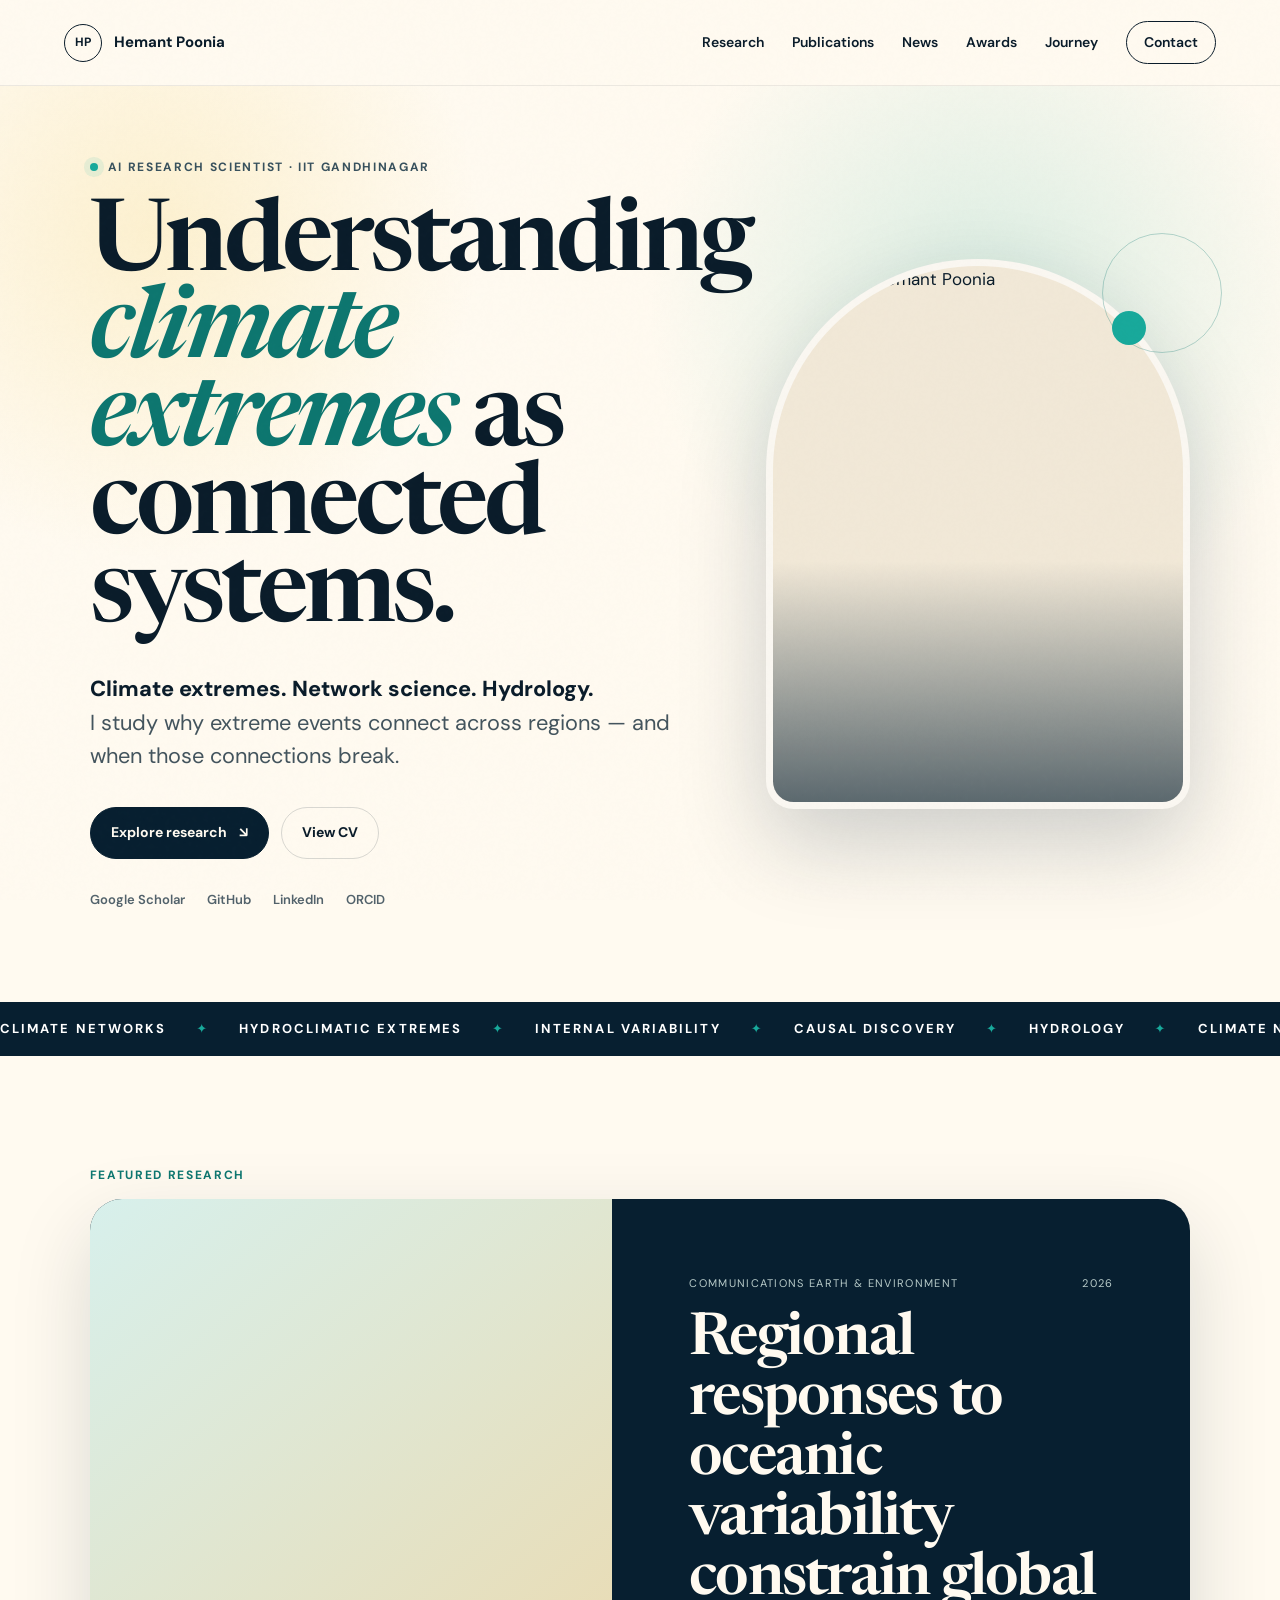
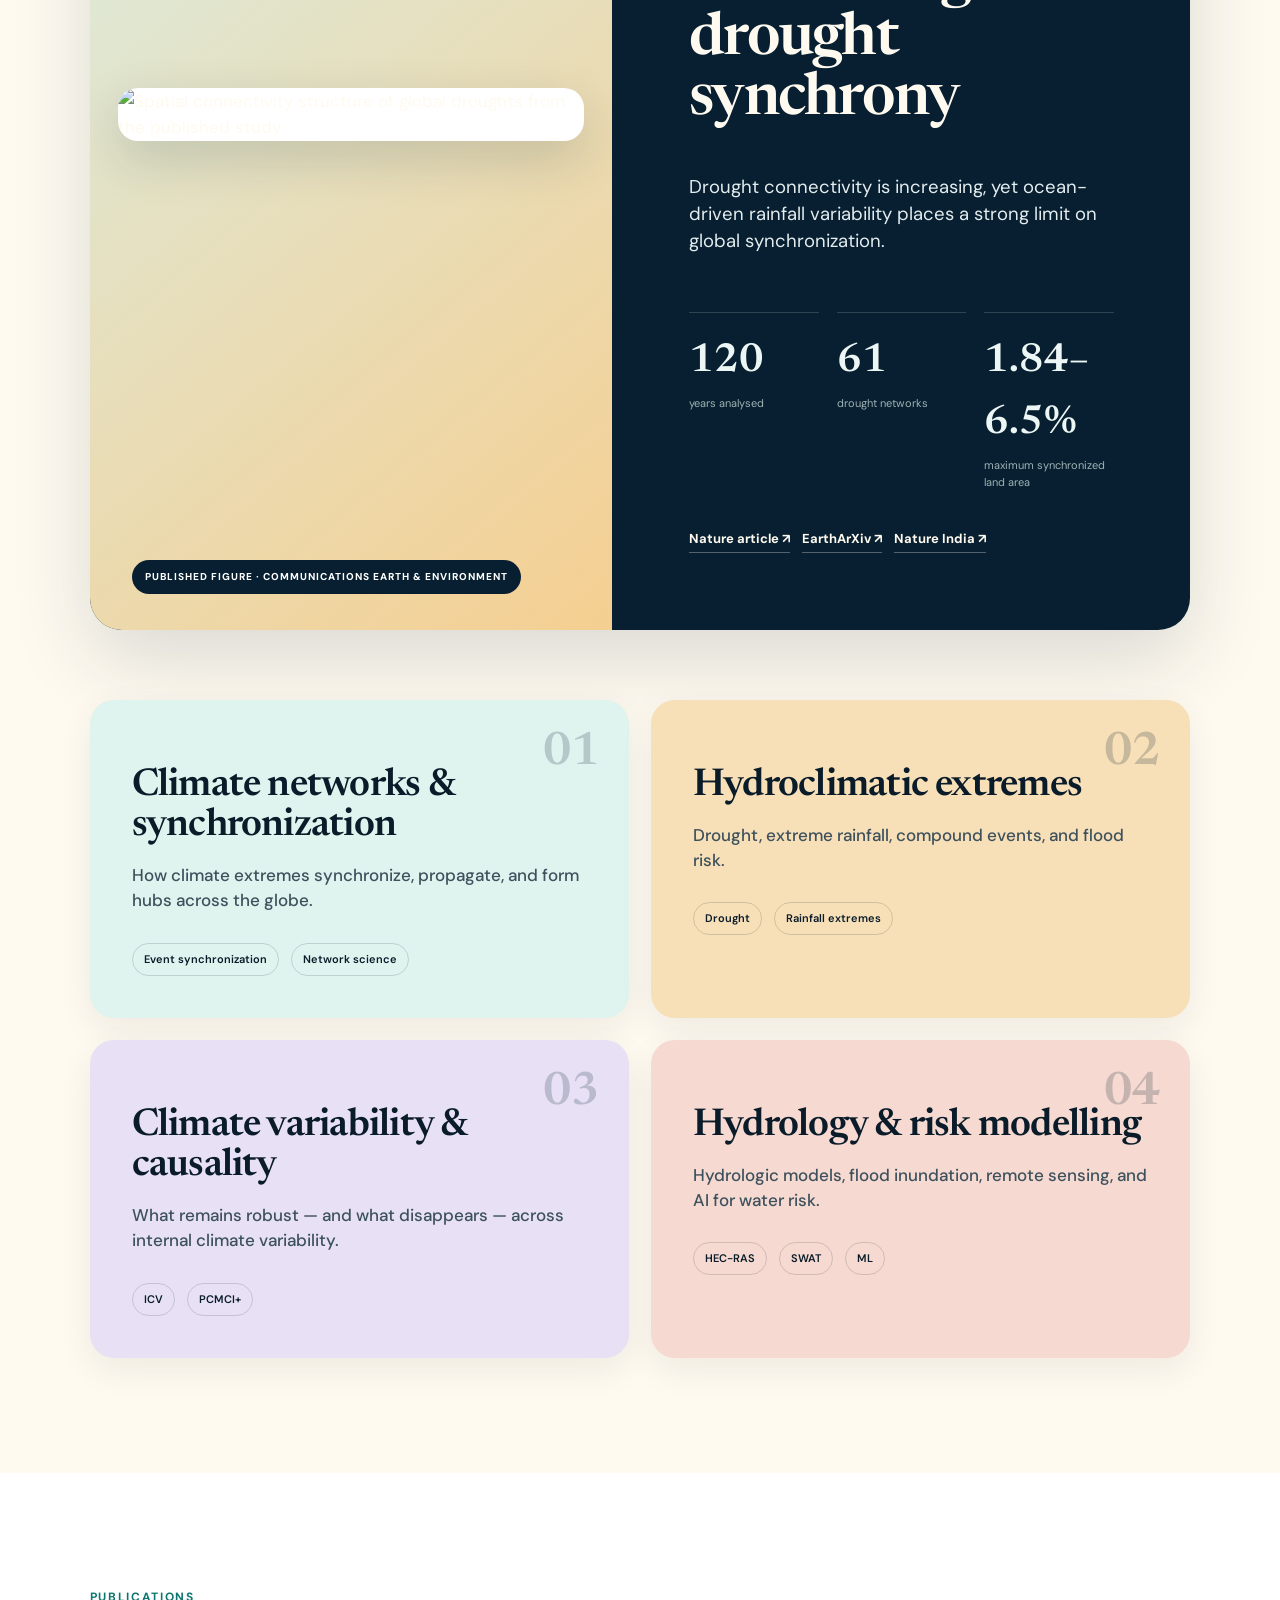
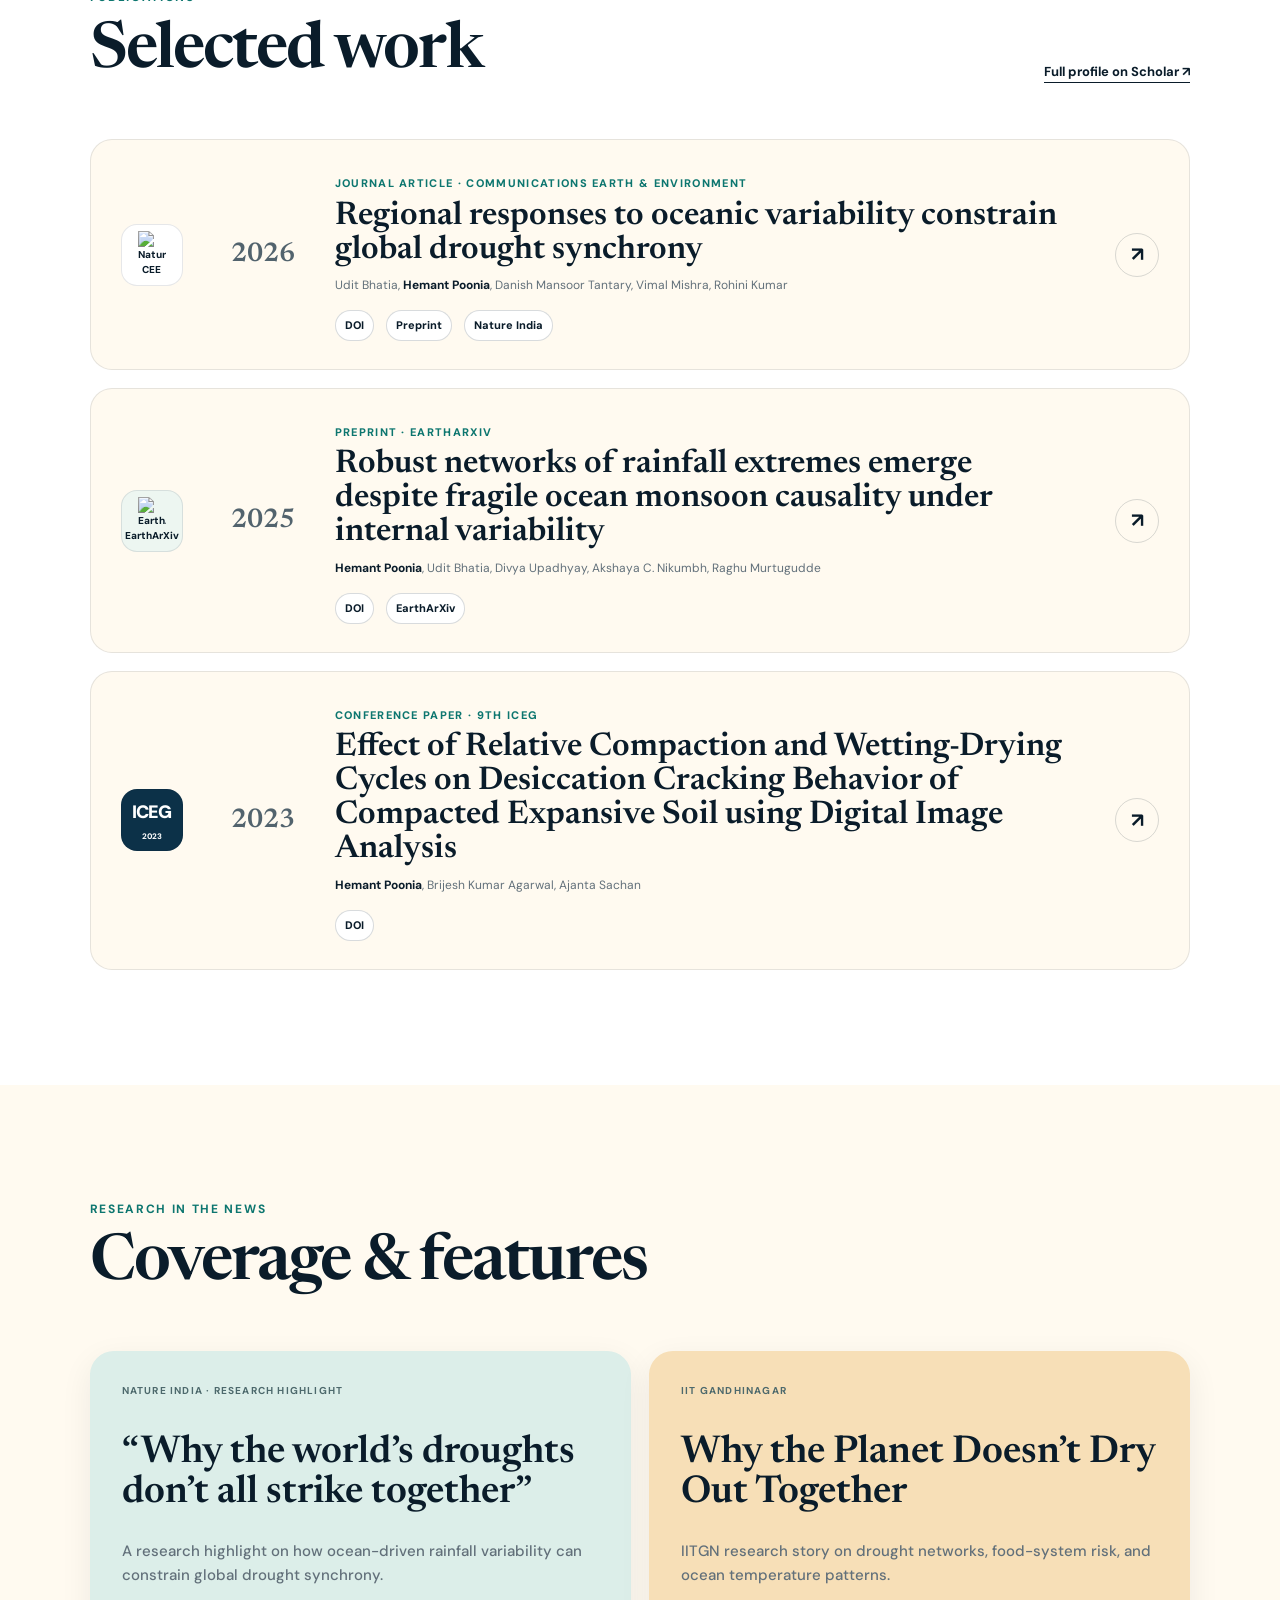
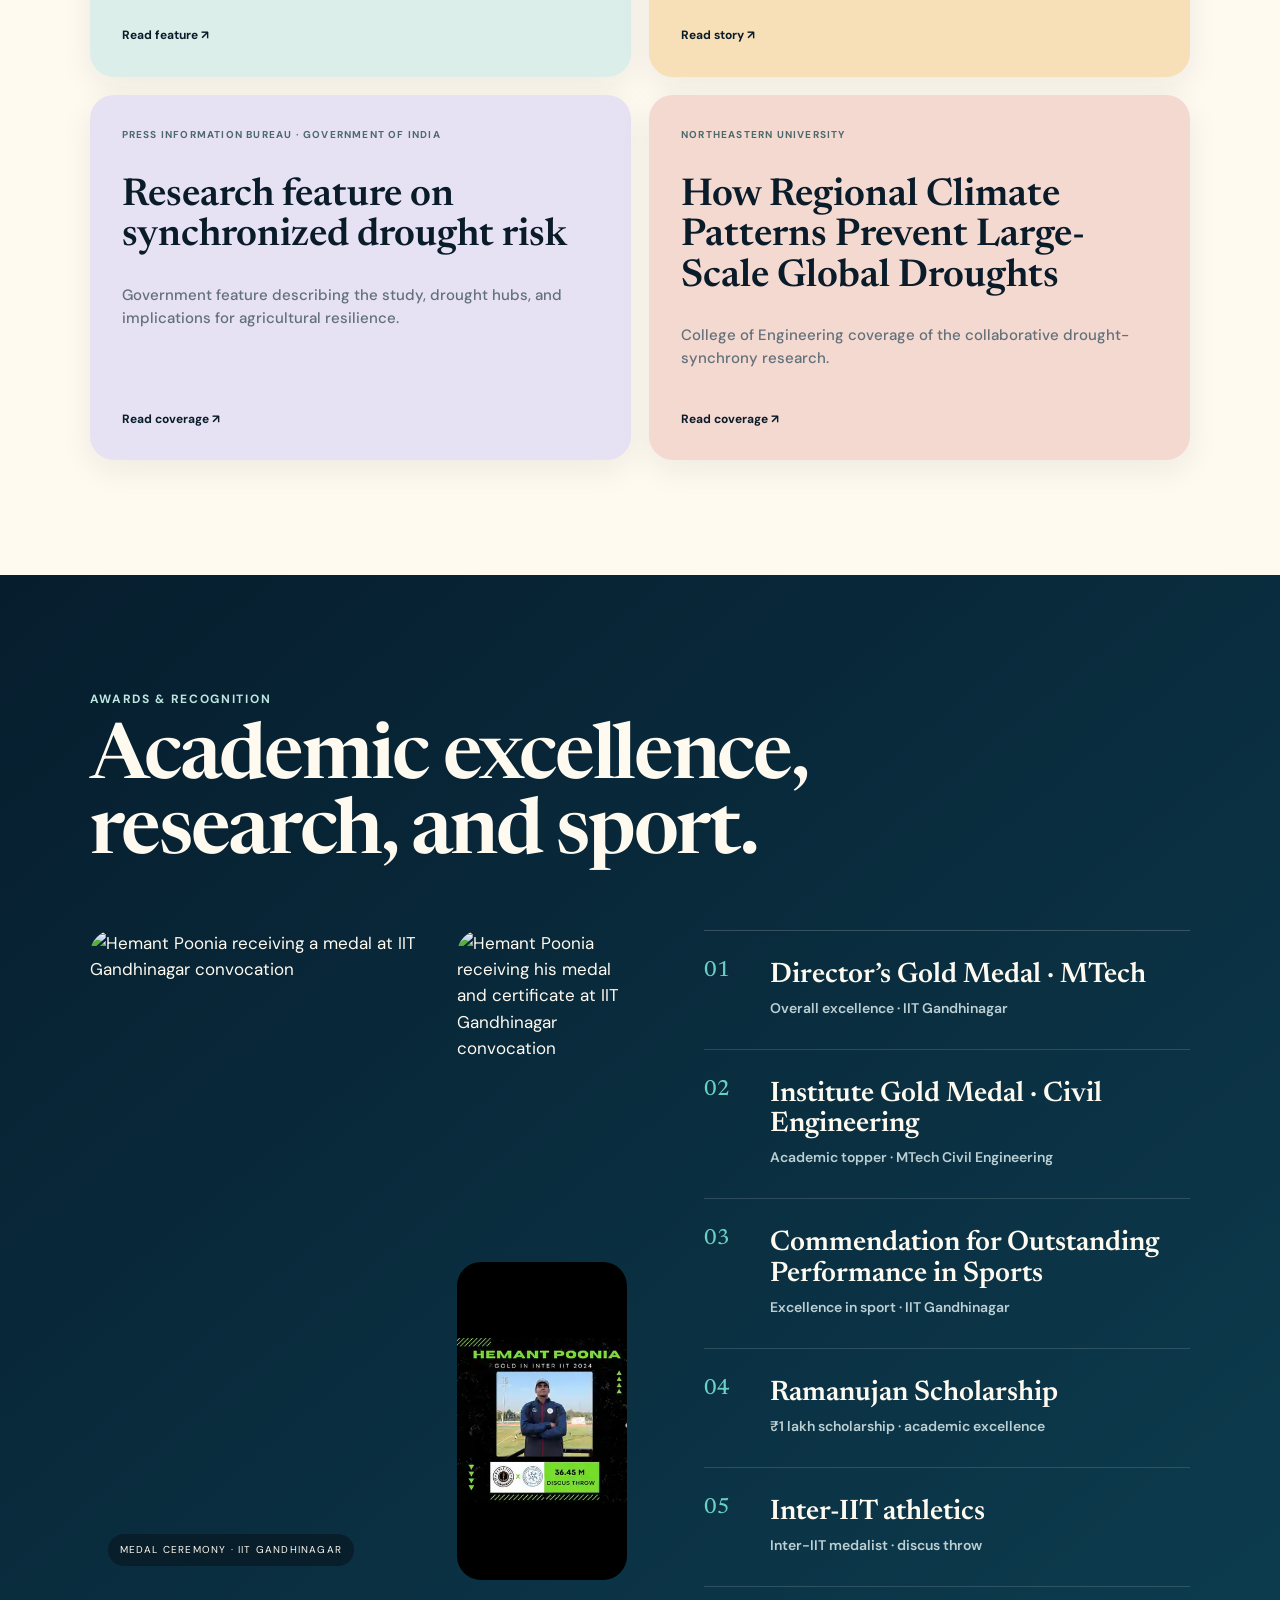
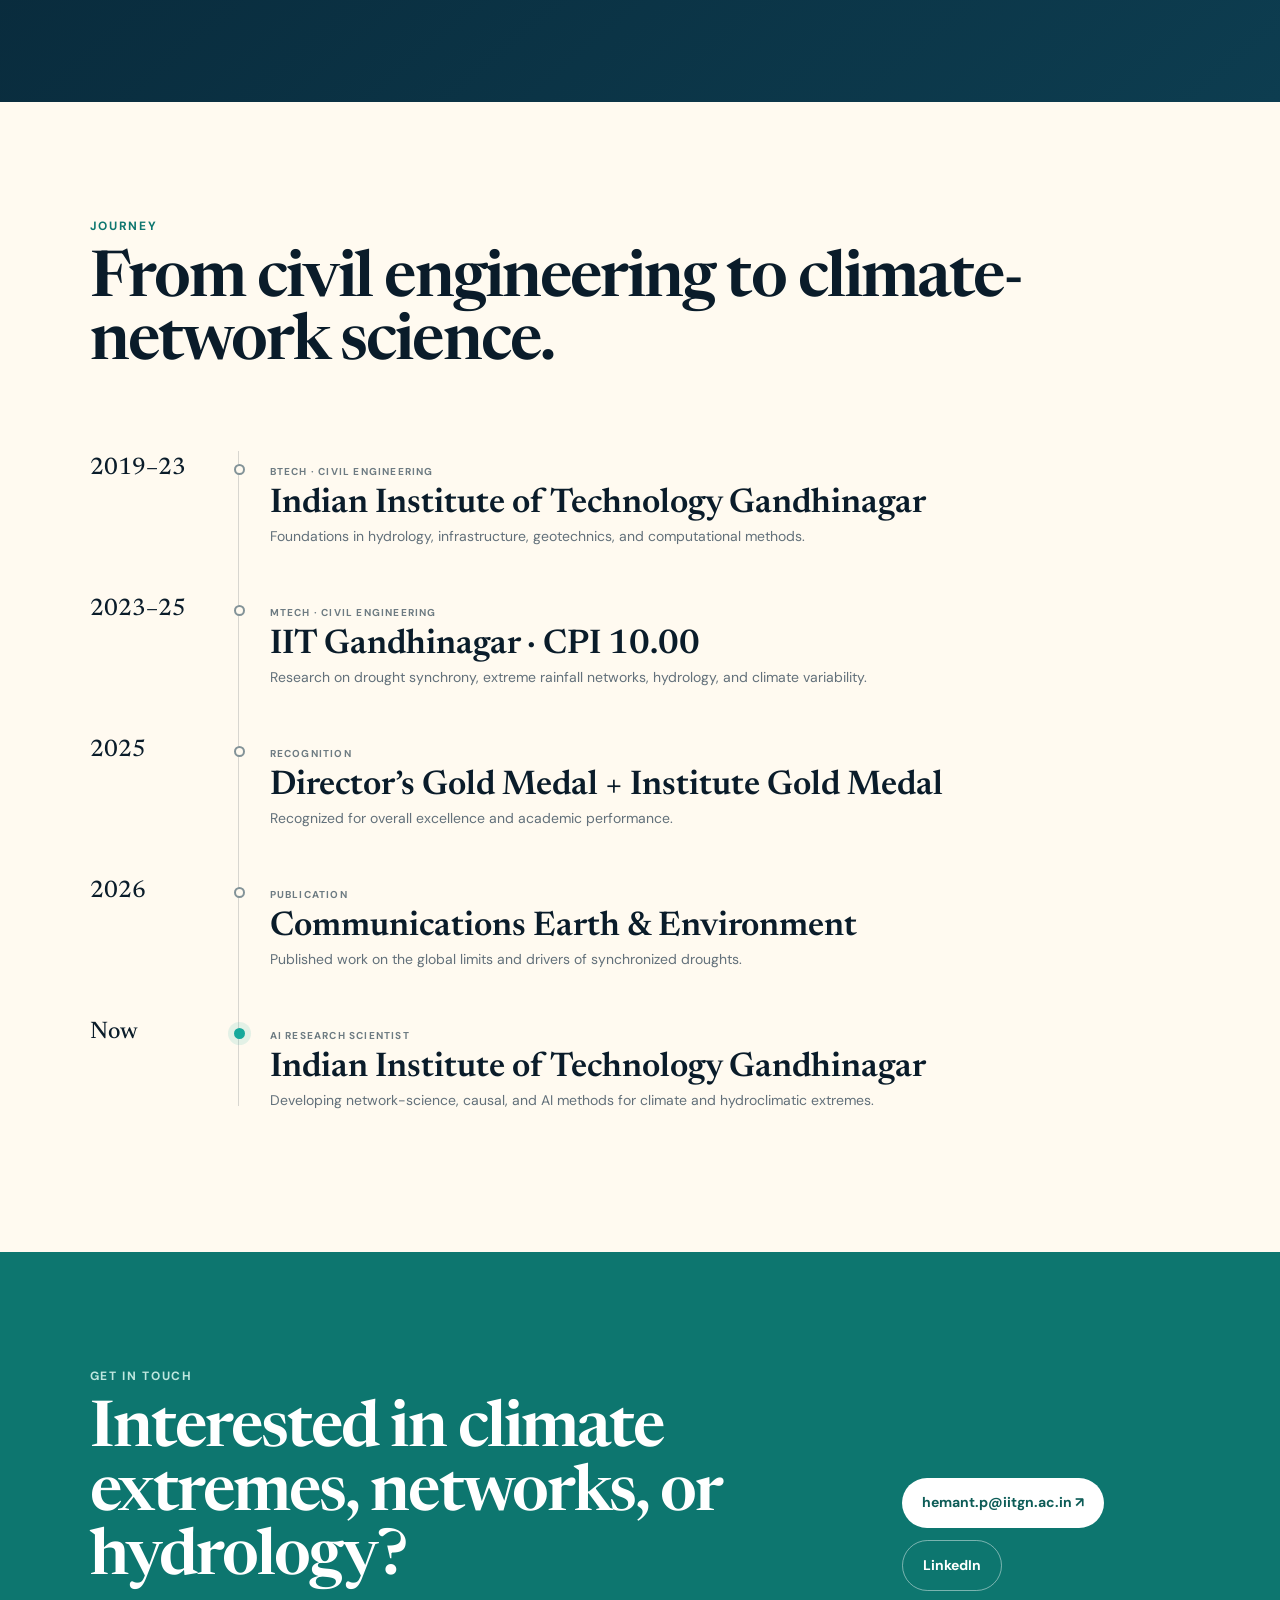
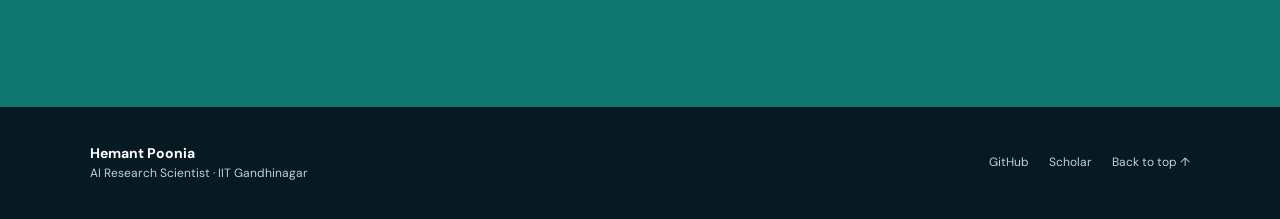
==== index.html @ 38dab783 "Fix portrait image rendering" ====
<!doctype html>
<html lang="en">
<head>
  <meta charset="utf-8" />
  <meta name="viewport" content="width=device-width, initial-scale=1" />
  <meta name="description" content="Hemant Poonia is an AI Research Scientist at IIT Gandhinagar working on climate extremes, complex networks, hydrology, and climate variability." />
  <meta name="author" content="Hemant Poonia" />
  <meta property="og:title" content="Hemant Poonia — AI Research Scientist" />
  <meta property="og:description" content="Research in climate extremes, network science, hydrology, and climate variability." />
  <meta property="og:type" content="website" />
  <meta property="og:image" content="[data-uri]" />
  <meta name="theme-color" content="#0b2436" />
  <title>Hemant Poonia — AI Research Scientist</title>
  <link rel="icon" href="assets/favicon.svg" type="image/svg+xml" />
  <link rel="preconnect" href="https://fonts.googleapis.com">
  <link rel="preconnect" href="https://fonts.gstatic.com" crossorigin>
  <link href="https://fonts.googleapis.com/css2?family=DM+Sans:wght@400;500;600;700&family=Newsreader:opsz,wght@6..72,500;6..72,600&display=swap" rel="stylesheet">
  <link rel="stylesheet" href="styles.css" />
</head>
<body>
  <div class="noise" aria-hidden="true"></div>
  <header class="site-header" id="top">
    <a class="brand" href="#top" aria-label="Hemant Poonia home"><span class="brand-mark">HP</span><span class="brand-name">Hemant Poonia</span></a>
    <button class="menu-toggle" aria-label="Open navigation" aria-expanded="false">Menu</button>
    <nav class="site-nav" aria-label="Primary navigation">
      <a href="#research">Research</a>
      <a href="#publications">Publications</a>
      <a href="#news">News</a>
      <a href="#awards">Awards</a>
      <a href="#journey">Journey</a>
      <a class="nav-cta" href="mailto:hemant.p@iitgn.ac.in">Contact</a>
    </nav>
  </header>

  <main>
    <section class="hero section-pad">
      <div class="hero-copy reveal">
        <div class="eyebrow"><span class="pulse"></span> AI Research Scientist · IIT Gandhinagar</div>
        <h1>Understanding <em>climate extremes</em> as connected systems.</h1>
        <p class="hero-lede"><strong>Climate extremes. Network science. Hydrology.</strong><br>I study why extreme events connect across regions — and when those connections break.</p>
        <div class="hero-actions">
          <a class="button primary" href="#research">Explore research <span>↘</span></a>
          <a class="button ghost" href="cv.html" target="_blank" rel="noopener">View CV</a>
        </div>
        <div class="social-row" aria-label="Profiles">
          <a href="https://scholar.google.com/citations?user=z1zaOEsAAAAJ&hl=en" target="_blank" rel="noopener">Google Scholar</a>
          <a href="https://github.com/Drought-JohnDoe" target="_blank" rel="noopener">GitHub</a>
          <a href="https://www.linkedin.com/in/hemant-poonia/" target="_blank" rel="noopener">LinkedIn</a>
          <a href="https://orcid.org/0009-0003-3613-9784" target="_blank" rel="noopener">ORCID</a>
        </div>
      </div>

      <div class="portrait-wrap reveal delay-1">
        <div class="portrait-frame">
          <img src="[data-uri]" alt="Portrait of Hemant Poonia" />
          <div class="portrait-gradient"></div>
          <div class="portrait-note">
            <span>Current focus</span>
            <strong>Climate networks · extremes · causality</strong>
          </div>
        </div>
        <div class="orbit orbit-one"></div>
        <div class="orbit orbit-two"></div>
      </div>
    </section>

    <div class="ticker" aria-hidden="true">
      <div class="ticker-track">
        <span>CLIMATE NETWORKS</span><i>✦</i><span>HYDROCLIMATIC EXTREMES</span><i>✦</i><span>INTERNAL VARIABILITY</span><i>✦</i><span>CAUSAL DISCOVERY</span><i>✦</i><span>HYDROLOGY</span><i>✦</i>
        <span>CLIMATE NETWORKS</span><i>✦</i><span>HYDROCLIMATIC EXTREMES</span><i>✦</i><span>INTERNAL VARIABILITY</span><i>✦</i><span>CAUSAL DISCOVERY</span><i>✦</i><span>HYDROLOGY</span><i>✦</i>
      </div>
    </div>

    <section class="featured section-pad" id="research">
      <div class="section-kicker reveal">Featured research</div>
      <div class="featured-card reveal">
        <div class="featured-visual paper-figure">
  <img src="https://media.springernature.com/lw685/springer-static/image/art%3A10.1038%2Fs43247-025-03111-5/MediaObjects/43247_2025_3111_Fig2_HTML.png" alt="Spatial connectivity structure of global droughts from the published study" />
  <span class="figure-chip">Published figure · Communications Earth &amp; Environment</span>
</div>
<div class="featured-copy">
          <div class="paper-meta"><span>Communications Earth &amp; Environment</span><span>2026</span></div>
          <h2>Regional responses to oceanic variability constrain global drought synchrony</h2>
          <p class="featured-short">Drought connectivity is increasing, yet ocean-driven rainfall variability places a strong limit on global synchronization.</p>
          <div class="featured-stats">
            <div><strong>120</strong><span>years analysed</span></div>
            <div><strong>61</strong><span>drought networks</span></div>
            <div><strong>1.84–6.5%</strong><span>maximum synchronized land area</span></div>
          </div>
          <div class="link-row">
            <a href="https://www.nature.com/articles/s43247-025-03111-5" target="_blank" rel="noopener">Nature article ↗</a>
            <a href="https://eartharxiv.org/repository/view/9633/" target="_blank" rel="noopener">EarthArXiv ↗</a>
            <a href="https://www.nature.com/articles/d44151-026-00004-0" target="_blank" rel="noopener">Nature India ↗</a>
          </div>
        </div>
      </div>

      <div class="research-grid">
        <article class="research-card reveal"><span class="card-index">01</span><h3>Climate networks &amp; synchronization</h3><p>How climate extremes synchronize, propagate, and form hubs across the globe.</p><div class="tag-row"><span>Event synchronization</span><span>Network science</span></div></article>
        <article class="research-card reveal delay-1"><span class="card-index">02</span><h3>Hydroclimatic extremes</h3><p>Drought, extreme rainfall, compound events, and flood risk.</p><div class="tag-row"><span>Drought</span><span>Rainfall extremes</span></div></article>
        <article class="research-card reveal"><span class="card-index">03</span><h3>Climate variability &amp; causality</h3><p>What remains robust — and what disappears — across internal climate variability.</p><div class="tag-row"><span>ICV</span><span>PCMCI+</span></div></article>
        <article class="research-card reveal delay-1"><span class="card-index">04</span><h3>Hydrology &amp; risk modelling</h3><p>Hydrologic models, flood inundation, remote sensing, and AI for water risk.</p><div class="tag-row"><span>HEC-RAS</span><span>SWAT</span><span>ML</span></div></article>
      </div>
    </section>

    <section class="publications section-pad" id="publications">
      <div class="section-head reveal"><div><div class="section-kicker">Publications</div><h2>Selected work</h2></div><a href="https://scholar.google.com/citations?user=z1zaOEsAAAAJ&hl=en" target="_blank" rel="noopener">Full profile on Scholar ↗</a></div>

      <div class="pub-list">
        <article class="pub-item reveal">
          <div class="pub-brand"><img src="https://www.nature.com/static/images/favicons/nature/favicon-48x48.png" alt="Nature Portfolio" /><span>CEE</span></div>
          <div class="pub-year">2026</div>
          <div class="pub-content"><span class="pub-type">Journal article · Communications Earth &amp; Environment</span><h3>Regional responses to oceanic variability constrain global drought synchrony</h3><p>Udit Bhatia, <strong>Hemant Poonia</strong>, Danish Mansoor Tantary, Vimal Mishra, Rohini Kumar</p><div class="pub-links"><a href="https://doi.org/10.1038/s43247-025-03111-5" target="_blank" rel="noopener">DOI</a><a href="https://eartharxiv.org/repository/view/9633/" target="_blank" rel="noopener">Preprint</a><a href="https://www.nature.com/articles/d44151-026-00004-0" target="_blank" rel="noopener">Nature India</a></div></div>
          <a class="pub-arrow" href="https://doi.org/10.1038/s43247-025-03111-5" target="_blank" rel="noopener" aria-label="Open publication">↗</a>
        </article>

        <article class="pub-item reveal">
          <div class="pub-brand eartharxiv"><img src="https://eartharxiv.org/favicon.ico" alt="EarthArXiv" /><span>EarthArXiv</span></div>
          <div class="pub-year">2025</div>
          <div class="pub-content"><span class="pub-type">Preprint · EarthArXiv</span><h3>Robust networks of rainfall extremes emerge despite fragile ocean monsoon causality under internal variability</h3><p><strong>Hemant Poonia</strong>, Udit Bhatia, Divya Upadhyay, Akshaya C. Nikumbh, Raghu Murtugudde</p><div class="pub-links"><a href="https://doi.org/10.31223/X53X8P" target="_blank" rel="noopener">DOI</a><a href="https://eartharxiv.org/repository/view/9801/" target="_blank" rel="noopener">EarthArXiv</a></div></div>
          <a class="pub-arrow" href="https://eartharxiv.org/repository/view/9801/" target="_blank" rel="noopener" aria-label="Open preprint">↗</a>
        </article>

        <article class="pub-item reveal">
          <div class="pub-brand iceg"><span class="iceg-mark">ICEG</span><small>2023</small></div>
          <div class="pub-year">2023</div>
          <div class="pub-content"><span class="pub-type">Conference paper · 9th ICEG</span><h3>Effect of Relative Compaction and Wetting-Drying Cycles on Desiccation Cracking Behavior of Compacted Expansive Soil using Digital Image Analysis</h3><p><strong>Hemant Poonia</strong>, Brijesh Kumar Agarwal, Ajanta Sachan</p><div class="pub-links"><a href="https://doi.org/10.53243/ICEG2023-144" target="_blank" rel="noopener">DOI</a></div></div>
          <a class="pub-arrow" href="https://doi.org/10.53243/ICEG2023-144" target="_blank" rel="noopener" aria-label="Open publication">↗</a>
        </article>
      </div>
    </section>

    <section class="news section-pad" id="news">
      <div class="section-head reveal"><div><div class="section-kicker">Research in the news</div><h2>Coverage &amp; features</h2></div></div>
      <div class="news-grid">
        <a class="news-card feature reveal" href="https://www.nature.com/articles/d44151-026-00004-0" target="_blank" rel="noopener"><span class="news-source">Nature India · Research Highlight</span><h3>“Why the world’s droughts don’t all strike together”</h3><p>A research highlight on how ocean-driven rainfall variability can constrain global drought synchrony.</p><span class="news-open">Read feature ↗</span></a>
        <a class="news-card reveal delay-1" href="https://news.iitgn.ac.in/why-the-planet-doesnt-dry-out-together-scientists-solve-a-global-climate-puzzle/" target="_blank" rel="noopener"><span class="news-source">IIT Gandhinagar</span><h3>Why the Planet Doesn’t Dry Out Together</h3><p>IITGN research story on drought networks, food-system risk, and ocean temperature patterns.</p><span class="news-open">Read story ↗</span></a>
        <a class="news-card reveal" href="https://www.pib.gov.in/PressReleasePage.aspx?PRID=2231934&lang=2&reg=48" target="_blank" rel="noopener"><span class="news-source">Press Information Bureau · Government of India</span><h3>Research feature on synchronized drought risk</h3><p>Government feature describing the study, drought hubs, and implications for agricultural resilience.</p><span class="news-open">Read coverage ↗</span></a>
        <a class="news-card reveal delay-1" href="https://coe.northeastern.edu/news/how-regional-climate-patterns-prevent-large-scale-global-droughts/" target="_blank" rel="noopener"><span class="news-source">Northeastern University</span><h3>How Regional Climate Patterns Prevent Large-Scale Global Droughts</h3><p>College of Engineering coverage of the collaborative drought-synchrony research.</p><span class="news-open">Read coverage ↗</span></a>
      </div>
    </section>

    <section class="awards section-pad" id="awards">
      <div class="section-head light reveal"><div><div class="section-kicker">Awards &amp; recognition</div><h2>Academic excellence, research, and sport.</h2></div></div>
      <div class="award-layout">
        <div class="award-gallery reveal">
          <figure class="gallery-main"><img src="https://iitgn.ac.in/convocation/assets/img/23.jpg" alt="Hemant Poonia receiving a medal at IIT Gandhinagar convocation" /><figcaption>Medal ceremony · IIT Gandhinagar</figcaption></figure>
          <figure class="gallery-side medal-side"><img src="[data-uri]" alt="Hemant Poonia receiving his medal and certificate at IIT Gandhinagar convocation" /></figure>
          <figure class="gallery-side sports-side"><img src="[data-uri]" alt="Hemant Poonia — Inter IIT 2024 discus throw gold" /></figure>
        </div>
        <div class="award-list">
          <div class="award-item reveal"><span class="award-no">01</span><div><h3>Director’s Gold Medal · MTech</h3><p>Overall excellence · IIT Gandhinagar</p></div></div>
          <div class="award-item reveal"><span class="award-no">02</span><div><h3>Institute Gold Medal · Civil Engineering</h3><p>Academic topper · MTech Civil Engineering</p></div></div>
          <div class="award-item reveal"><span class="award-no">03</span><div><h3>Commendation for Outstanding Performance in Sports</h3><p>Excellence in sport · IIT Gandhinagar</p></div></div>
          <div class="award-item reveal"><span class="award-no">04</span><div><h3>Ramanujan Scholarship</h3><p>₹1 lakh scholarship · academic excellence</p></div></div>
          <div class="award-item reveal"><span class="award-no">05</span><div><h3>Inter-IIT athletics</h3><p>Inter-IIT medalist · discus throw</p></div></div>
        </div>
      </div>
    </section>

    <section class="journey section-pad" id="journey">
      <div class="section-head reveal"><div><div class="section-kicker">Journey</div><h2>From civil engineering to climate-network science.</h2></div></div>
      <div class="timeline">
        <article class="timeline-item reveal"><div class="time-year">2019–23</div><div class="time-dot"></div><div><span class="time-label">BTech · Civil Engineering</span><h3>Indian Institute of Technology Gandhinagar</h3><p>Foundations in hydrology, infrastructure, geotechnics, and computational methods.</p></div></article>
        <article class="timeline-item reveal"><div class="time-year">2023–25</div><div class="time-dot"></div><div><span class="time-label">MTech · Civil Engineering</span><h3>IIT Gandhinagar · CPI 10.00</h3><p>Research on drought synchrony, extreme rainfall networks, hydrology, and climate variability.</p></div></article>
        <article class="timeline-item reveal"><div class="time-year">2025</div><div class="time-dot"></div><div><span class="time-label">Recognition</span><h3>Director’s Gold Medal + Institute Gold Medal</h3><p>Recognized for overall excellence and academic performance.</p></div></article>
        <article class="timeline-item reveal"><div class="time-year">2026</div><div class="time-dot"></div><div><span class="time-label">Publication</span><h3>Communications Earth &amp; Environment</h3><p>Published work on the global limits and drivers of synchronized droughts.</p></div></article>
        <article class="timeline-item reveal"><div class="time-year">Now</div><div class="time-dot active"></div><div><span class="time-label">AI Research Scientist</span><h3>Indian Institute of Technology Gandhinagar</h3><p>Developing network-science, causal, and AI methods for climate and hydroclimatic extremes.</p></div></article>
      </div>
    </section>
    <section class="contact section-pad" id="contact">
      <div class="contact-inner reveal">
        <div><div class="section-kicker">Get in touch</div><h2>Interested in climate extremes, networks, or hydrology?</h2></div>
        <div class="contact-actions"><a class="button light-btn" href="mailto:hemant.p@iitgn.ac.in">hemant.p@iitgn.ac.in ↗</a><a class="button outline-light" href="https://www.linkedin.com/in/hemant-poonia/" target="_blank" rel="noopener">LinkedIn</a></div>
      </div>
    </section>
  </main>

  <footer class="site-footer">
    <div><strong>Hemant Poonia</strong><span>AI Research Scientist · IIT Gandhinagar</span></div>
    <div class="footer-links"><a href="https://github.com/Drought-JohnDoe" target="_blank" rel="noopener">GitHub</a><a href="https://scholar.google.com/citations?user=z1zaOEsAAAAJ&hl=en" target="_blank" rel="noopener">Scholar</a><a href="#top">Back to top ↑</a></div>
  </footer>

  <script src="script.js"></script>
</body>
</html>
---- styles.css ----
:root{
  --ink:#10212c;
  --muted:#62707a;
  --paper:#f4f0e7;
  --paper-2:#ebe5da;
  --ocean:#0b2436;
  --ocean-2:#0f3548;
  --aqua:#45b8ab;
  --aqua-soft:#bce6df;
  --line:rgba(16,33,44,.16);
  --serif:"Newsreader", Georgia, serif;
  --sans:"DM Sans", system-ui, sans-serif;
}
*{box-sizing:border-box}
html{scroll-behavior:smooth}
body{margin:0;background:var(--paper);color:var(--ink);font-family:var(--sans);font-size:16px;line-height:1.55;overflow-x:hidden}
a{color:inherit;text-decoration:none}
img{display:block;max-width:100%}
.noise{position:fixed;inset:0;pointer-events:none;z-index:9999;opacity:.035;background-image:url("data:image/svg+xml,%3Csvg viewBox='0 0 180 180' xmlns='http://www.w3.org/2000/svg'%3E%3Cfilter id='n'%3E%3CfeTurbulence type='fractalNoise' baseFrequency='.9' numOctaves='4' stitchTiles='stitch'/%3E%3C/filter%3E%3Crect width='100%25' height='100%25' filter='url(%23n)' opacity='.35'/%3E%3C/svg%3E")}
.site-header{height:86px;display:flex;align-items:center;justify-content:space-between;padding:0 clamp(24px,5vw,78px);position:sticky;top:0;z-index:1000;background:rgba(244,240,231,.86);backdrop-filter:blur(18px);border-bottom:1px solid rgba(16,33,44,.08)}
.brand{display:flex;align-items:center;gap:12px;font-weight:700}.brand-mark{width:38px;height:38px;border:1.5px solid var(--ink);border-radius:50%;display:grid;place-items:center;font-size:12px;letter-spacing:.04em}.brand-name{font-size:15px}
.site-nav{display:flex;align-items:center;gap:28px;font-size:14px;font-weight:600}.site-nav a{position:relative}.site-nav>a:not(.nav-cta)::after{content:"";position:absolute;left:0;right:100%;bottom:-6px;height:1px;background:var(--ink);transition:.25s}.site-nav>a:hover::after{right:0}.nav-cta{padding:10px 17px;border:1px solid var(--ink);border-radius:999px;transition:.2s}.nav-cta:hover{background:var(--ink);color:var(--paper)}.menu-toggle{display:none;background:none;border:0;font:600 14px var(--sans)}
.section-pad{padding:clamp(82px,9vw,140px) clamp(24px,7vw,110px)}
.hero{min-height:calc(100vh - 86px);display:grid;grid-template-columns:minmax(0,1.05fr) minmax(360px,.75fr);align-items:center;gap:clamp(48px,7vw,120px);padding-top:72px;padding-bottom:92px}
.eyebrow,.section-kicker{font-size:12px;letter-spacing:.14em;text-transform:uppercase;font-weight:700}.eyebrow{display:flex;align-items:center;gap:10px;color:#38515d}.pulse{width:8px;height:8px;background:var(--aqua);border-radius:50%;box-shadow:0 0 0 6px rgba(69,184,171,.12)}
.hero h1{font-family:var(--serif);font-weight:500;font-size:clamp(60px,7.4vw,116px);line-height:.91;letter-spacing:-.04em;max-width:960px;margin:26px 0 30px}.hero h1 em{font-style:italic;color:#0d766f}.hero-lede{max-width:720px;font-size:clamp(18px,1.55vw,24px);line-height:1.55;color:#43545d;margin:0 0 34px}
.hero-actions,.social-row,.link-row,.pub-links,.tag-row,.contact-actions{display:flex;flex-wrap:wrap;gap:12px}.button{display:inline-flex;align-items:center;justify-content:center;gap:12px;padding:14px 20px;border-radius:999px;font-size:14px;font-weight:700;transition:.2s}.button.primary{background:var(--ocean);color:var(--paper);border:1px solid var(--ocean)}.button.primary:hover{background:#16425a;transform:translateY(-2px)}.button.ghost{border:1px solid var(--line)}.button.ghost:hover{border-color:var(--ink)}.social-row{margin-top:31px;gap:22px;font-size:13px;font-weight:600;color:#52626b}.social-row a:hover{color:#0d766f}
.portrait-wrap{position:relative;justify-self:end;width:min(100%,520px)}.portrait-frame{position:relative;border-radius:260px 260px 34px 34px;overflow:hidden;background:var(--paper-2);aspect-ratio:.77;box-shadow:0 36px 80px rgba(17,35,45,.14)}.portrait-frame img{width:100%;height:100%;object-fit:cover;object-position:center 28%}.portrait-gradient{position:absolute;inset:55% 0 0;background:linear-gradient(transparent,rgba(11,36,54,.65))}.portrait-note{position:absolute;bottom:26px;left:30px;right:30px;color:white;display:flex;flex-direction:column;gap:4px}.portrait-note span{text-transform:uppercase;letter-spacing:.13em;font-size:10px;opacity:.72}.portrait-note strong{font-family:var(--serif);font-size:21px;font-weight:500}.orbit{position:absolute;border:1px solid rgba(13,118,111,.28);border-radius:50%;pointer-events:none}.orbit-one{width:120px;height:120px;top:-26px;right:-32px}.orbit-two{width:34px;height:34px;top:52px;right:44px;background:var(--aqua);border:0}
.ticker{overflow:hidden;border-top:1px solid var(--line);border-bottom:1px solid var(--line);padding:17px 0;background:rgba(255,255,255,.14)}.ticker-track{display:flex;align-items:center;gap:30px;width:max-content;animation:ticker 34s linear infinite;font-size:12px;font-weight:700;letter-spacing:.14em}.ticker-track i{color:var(--aqua);font-style:normal}@keyframes ticker{to{transform:translateX(-50%)}}
.section-kicker{color:#0d766f;margin-bottom:14px}.featured{padding-top:110px}.featured-card{display:grid;grid-template-columns:minmax(340px,.8fr) minmax(0,1.2fr);background:var(--ocean);color:var(--paper);border-radius:32px;overflow:hidden;min-height:610px}.featured-visual{background:linear-gradient(135deg,#0d2d3f,#071923);display:grid;place-items:center;padding:30px;position:relative}.featured-visual::before{content:"";position:absolute;inset:0;background:radial-gradient(circle at 25% 25%,rgba(69,184,171,.18),transparent 35%),linear-gradient(rgba(255,255,255,.025) 1px,transparent 1px),linear-gradient(90deg,rgba(255,255,255,.025) 1px,transparent 1px);background-size:auto,40px 40px,40px 40px}.network-svg{width:100%;max-width:560px;position:relative;z-index:1}.node{animation:pulseNode 3s ease-in-out infinite}.n2{animation-delay:.6s}.n3{animation-delay:1.1s}.n4{animation-delay:1.7s}.n5{animation-delay:2.2s}.n6{animation-delay:.9s}.n7{animation-delay:1.4s}@keyframes pulseNode{0%,100%{opacity:.55}50%{opacity:1}}
.featured-copy{padding:clamp(46px,6vw,86px);display:flex;flex-direction:column;justify-content:center}.paper-meta{display:flex;justify-content:space-between;gap:20px;font-size:11px;letter-spacing:.12em;text-transform:uppercase;color:#b8cbc9}.featured-copy h2{font-family:var(--serif);font-weight:500;font-size:clamp(39px,4.2vw,68px);line-height:1.02;letter-spacing:-.03em;margin:18px 0 25px}.featured-copy>p{color:#c5d1d4;font-size:17px;max-width:710px}.featured-stats{display:grid;grid-template-columns:repeat(3,1fr);gap:18px;margin:38px 0}.featured-stats div{border-top:1px solid rgba(255,255,255,.16);padding-top:18px}.featured-stats strong{display:block;font-family:var(--serif);font-weight:500;font-size:30px;color:#ecf6f4}.featured-stats span{display:block;font-size:11px;color:#9fb2b4;margin-top:2px}.link-row a{font-size:13px;font-weight:700;border-bottom:1px solid rgba(255,255,255,.3);padding-bottom:3px}.link-row a:hover{color:var(--aqua-soft)}
.research-grid{display:grid;grid-template-columns:repeat(2,1fr);gap:18px;margin-top:70px}.research-card{position:relative;padding:36px;border:1px solid var(--line);border-radius:24px;min-height:280px;transition:.25s}.research-card:hover{transform:translateY(-5px);background:#f8f4ec;box-shadow:0 20px 50px rgba(16,33,44,.08)}.card-index{position:absolute;top:30px;right:30px;font:500 34px var(--serif);color:#9eaaa8}.research-card h3{font:500 31px/1.05 var(--serif);letter-spacing:-.02em;max-width:380px;margin:24px 0 16px}.research-card p{color:var(--muted);max-width:520px}.tag-row{margin-top:30px}.tag-row span{border:1px solid var(--line);border-radius:999px;padding:7px 11px;font-size:11px;font-weight:600}
.section-head{display:flex;align-items:flex-end;justify-content:space-between;gap:30px;margin-bottom:56px}.section-head h2{font:500 clamp(46px,5vw,74px)/.98 var(--serif);letter-spacing:-.03em;margin:0}.section-head>a{font-size:13px;font-weight:700;border-bottom:1px solid var(--ink)}
.publications{background:#faf7f0}.pub-list{border-top:1px solid var(--line)}.pub-item{display:grid;grid-template-columns:95px 1fr 60px;gap:24px;padding:34px 0;border-bottom:1px solid var(--line);align-items:start}.pub-year{font:500 25px var(--serif)}.pub-type,.time-label,.repo-lang{font-size:10px;letter-spacing:.12em;text-transform:uppercase;font-weight:700;color:#6d7b82}.pub-content h3{font:500 clamp(25px,2.3vw,37px)/1.12 var(--serif);margin:7px 0 11px;max-width:1060px}.pub-content p{font-size:13px;color:var(--muted);margin:0}.pub-content strong{color:var(--ink)}.pub-links{margin-top:15px}.pub-links a{font-size:11px;font-weight:700;border:1px solid var(--line);padding:6px 9px;border-radius:999px}.pub-arrow{width:44px;height:44px;border:1px solid var(--line);border-radius:50%;display:grid;place-items:center;justify-self:end;font-size:20px;transition:.2s}.pub-arrow:hover{background:var(--ocean);color:white;transform:rotate(6deg)}
.news-grid{display:grid;grid-template-columns:repeat(2,1fr);gap:18px}.news-card{padding:32px;border-radius:24px;border:1px solid var(--line);min-height:290px;display:flex;flex-direction:column;transition:.25s}.news-card.feature{background:#dceee9;border-color:#c0ddd6}.news-card:hover{transform:translateY(-5px);box-shadow:0 18px 44px rgba(16,33,44,.08)}.news-source{font-size:10px;text-transform:uppercase;letter-spacing:.12em;font-weight:700;color:#4d696c}.news-card h3{font:500 34px/1.05 var(--serif);margin:48px 0 12px;max-width:520px}.news-card p{color:var(--muted);font-size:14px;max-width:550px}.news-open{font-size:12px;font-weight:700;margin-top:auto;padding-top:24px}
.awards{background:var(--ocean);color:var(--paper)}.awards .section-kicker{color:var(--aqua-soft)}.section-head.light h2{max-width:780px}.award-layout{display:grid;grid-template-columns:1.1fr .9fr;gap:clamp(38px,6vw,90px);align-items:start}.award-gallery{display:grid;grid-template-columns:1fr .56fr;gap:12px}.award-gallery figure{margin:0;border-radius:24px;overflow:hidden;position:relative}.gallery-main{grid-row:span 2}.gallery-main img,.gallery-side img{width:100%;height:100%;object-fit:cover}.gallery-main img{min-height:610px}.gallery-side img{min-height:300px}.gallery-main figcaption{position:absolute;left:18px;bottom:14px;background:rgba(9,29,40,.82);backdrop-filter:blur(8px);padding:8px 12px;border-radius:999px;font-size:10px;text-transform:uppercase;letter-spacing:.12em}.award-list{border-top:1px solid rgba(255,255,255,.18)}.award-item{display:grid;grid-template-columns:48px 1fr;gap:18px;padding:27px 0;border-bottom:1px solid rgba(255,255,255,.14)}.award-no{font:500 18px var(--serif);color:#86aaa9}.award-item h3{font:500 26px/1.08 var(--serif);margin:0 0 8px}.award-item p{color:#aebfc1;margin:0;font-size:13px}
.timeline{position:relative}.timeline::before{content:"";position:absolute;left:148px;top:20px;bottom:30px;width:1px;background:var(--line)}.timeline-item{display:grid;grid-template-columns:120px 30px 1fr;gap:15px;padding:25px 0}.time-year{font:500 24px var(--serif)}.time-dot{width:11px;height:11px;border-radius:50%;background:var(--paper);border:2px solid #839398;margin:8px auto 0;z-index:2}.time-dot.active{background:var(--aqua);border-color:var(--aqua);box-shadow:0 0 0 6px rgba(69,184,171,.15)}.timeline-item h3{font:500 29px var(--serif);margin:4px 0 5px}.timeline-item p{margin:0;color:var(--muted);max-width:720px;font-size:14px}
.code{background:#faf7f0}.repo-grid{display:grid;grid-template-columns:repeat(3,1fr);gap:18px}.repo-card{min-height:300px;padding:30px;border:1px solid var(--line);border-radius:24px;display:flex;flex-direction:column;transition:.25s;background:var(--paper)}.repo-card:hover{background:#fff;transform:translateY(-5px)}.repo-card h3{font:500 31px var(--serif);margin:48px 0 10px}.repo-card p{color:var(--muted);font-size:14px}.repo-card>span:last-child{margin-top:auto;font-size:12px;font-weight:700}
.contact{background:#0d766f;color:white}.contact-inner{display:flex;justify-content:space-between;align-items:flex-end;gap:50px}.contact .section-kicker{color:#bfe7df}.contact h2{font:500 clamp(46px,5vw,76px)/1 var(--serif);letter-spacing:-.03em;max-width:830px;margin:0}.light-btn{background:white;color:#0d5c57}.outline-light{border:1px solid rgba(255,255,255,.45);color:white}.outline-light:hover{background:white;color:#0d5c57}
.site-footer{padding:36px clamp(24px,7vw,110px);background:#071923;color:#c7d0d1;display:flex;justify-content:space-between;align-items:center;gap:30px;font-size:12px}.site-footer>div:first-child{display:flex;flex-direction:column}.site-footer strong{color:white;font-size:14px}.footer-links{display:flex;gap:20px}.footer-links a:hover{color:white}
.reveal{opacity:0;transform:translateY(22px);transition:opacity .75s ease,transform .75s cubic-bezier(.2,.7,.2,1)}.reveal.visible{opacity:1;transform:none}.delay-1{transition-delay:.09s}
@media (max-width:1050px){.site-nav{gap:18px}.hero{grid-template-columns:1fr .72fr}.hero h1{font-size:clamp(56px,8vw,86px)}.featured-card{grid-template-columns:1fr}.featured-visual{min-height:440px}.award-layout{grid-template-columns:1fr}.repo-grid{grid-template-columns:1fr 1fr}}
@media (max-width:800px){.site-header{height:72px}.menu-toggle{display:block}.site-nav{position:absolute;top:72px;left:18px;right:18px;background:var(--paper);border:1px solid var(--line);border-radius:18px;padding:20px;box-shadow:0 18px 40px rgba(16,33,44,.12);display:none;flex-direction:column;align-items:stretch}.site-nav.open{display:flex}.site-nav .nav-cta{text-align:center}.hero{grid-template-columns:1fr;min-height:auto}.portrait-wrap{justify-self:center;width:min(92%,480px)}.research-grid,.news-grid,.repo-grid{grid-template-columns:1fr}.featured-stats{grid-template-columns:1fr}.pub-item{grid-template-columns:66px 1fr}.pub-arrow{display:none}.award-gallery{grid-template-columns:1fr}.gallery-main{grid-row:auto}.gallery-main img{min-height:0}.gallery-side{display:none}.timeline::before{left:95px}.timeline-item{grid-template-columns:72px 26px 1fr}.contact-inner{flex-direction:column;align-items:flex-start}.site-footer{flex-direction:column;align-items:flex-start}}
@media (max-width:520px){.brand-name{display:none}.section-pad{padding-left:20px;padding-right:20px}.hero{padding-top:52px}.hero h1{font-size:54px}.hero-lede{font-size:17px}.portrait-frame{border-radius:180px 180px 28px 28px}.featured-card{border-radius:22px}.featured-copy{padding:35px 24px 40px}.featured-visual{min-height:310px}.featured-copy h2{font-size:39px}.research-card,.news-card,.repo-card{padding:24px}.section-head{align-items:flex-start;flex-direction:column}.pub-item{grid-template-columns:1fr;gap:8px}.pub-year{font-size:17px}.award-item{grid-template-columns:38px 1fr}.timeline::before{display:none}.timeline-item{grid-template-columns:1fr}.time-dot{display:none}.contact h2{font-size:45px}.contact-actions{width:100%}.contact-actions .button{width:100%}.footer-links{flex-wrap:wrap}}
@media (prefers-reduced-motion:reduce){html{scroll-behavior:auto}.ticker-track,.node{animation:none}.reveal{opacity:1;transform:none;transition:none}}


/* ===== Visual refresh v2: bolder type, more imagery, less copy ===== */
:root{
  --paper:#fffaf0;
  --paper-2:#f1e8d7;
  --ink:#0a1c2a;
  --ocean:#071f30;
  --aqua:#18a99b;
  --coral:#ef6f51;
  --yellow:#f2c94c;
}
body{font-size:17px}
.site-header{background:rgba(255,250,240,.9)}
.hero{
  min-height:88vh;
  grid-template-columns:minmax(0,1.08fr) minmax(420px,.78fr);
  background:
    radial-gradient(circle at 12% 16%,rgba(242,201,76,.20),transparent 24%),
    radial-gradient(circle at 77% 24%,rgba(24,169,155,.16),transparent 28%);
}
.hero h1{font-size:clamp(68px,7.8vw,124px);font-weight:600;line-height:.88}
.hero-lede{font-size:clamp(19px,1.7vw,27px);max-width:760px}
.hero-lede strong{color:var(--ink);font-weight:800}
.portrait-frame{box-shadow:0 34px 90px rgba(7,31,48,.20);border:7px solid rgba(255,255,255,.65)}
.portrait-note{display:none}

.ticker{background:var(--ocean);color:#fff;border:0}
.ticker-track{font-size:13px;letter-spacing:.16em}

.featured{background:#fffaf0}
.featured-card{
  grid-template-columns:minmax(430px,.95fr) minmax(0,1.05fr);
  min-height:560px;
  box-shadow:0 30px 80px rgba(7,31,48,.15)
}
.featured-visual.paper-figure{
  padding:28px;
  background:linear-gradient(140deg,#d7f0ec,#f5cf91);
  position:relative;
  align-items:center;
  overflow:hidden;
}
.featured-visual.paper-figure::before{display:none}
.paper-figure img{
  width:100%;
  max-height:520px;
  object-fit:contain;
  background:white;
  border-radius:20px;
  box-shadow:0 18px 50px rgba(7,31,48,.16);
}
.figure-chip{
  position:absolute;left:42px;bottom:36px;
  background:#071f30;color:white;padding:9px 13px;border-radius:999px;
  font-size:10px;font-weight:800;letter-spacing:.1em;text-transform:uppercase
}
.featured-copy h2{font-size:clamp(44px,4.6vw,72px);font-weight:600}
.featured-short{font-size:clamp(18px,1.45vw,23px)!important;line-height:1.45!important;color:#e3ecee!important;max-width:650px!important}
.featured-stats strong{font-size:40px;font-weight:600}

.research-grid{gap:22px}
.research-card{
  min-height:310px;padding:42px;
  border:0;
  box-shadow:0 12px 35px rgba(7,31,48,.07)
}
.research-card:nth-child(1){background:#dff3ef}
.research-card:nth-child(2){background:#f7dfb7}
.research-card:nth-child(3){background:#e8e1f5}
.research-card:nth-child(4){background:#f6d9d0}
.research-card h3{font-size:clamp(34px,3vw,48px);font-weight:600;max-width:510px}
.research-card p{font-size:17px;line-height:1.45;color:#3d515d;font-weight:500;max-width:560px}
.card-index{font-size:46px;font-weight:600;color:rgba(7,31,48,.20)}

.publications{background:#fff}
.publications .section-head h2,.news .section-head h2,.journey .section-head h2,.code .section-head h2{font-weight:600}
.pub-list{border-top:0;display:grid;gap:18px}
.pub-item{
  grid-template-columns:86px 80px 1fr 54px;
  padding:28px 30px;
  border:1px solid rgba(10,28,42,.10);
  border-radius:22px;
  background:#fffaf0;
  align-items:center;
  transition:.22s;
}
.pub-item:hover{transform:translateX(5px);box-shadow:0 16px 45px rgba(7,31,48,.09)}
.pub-brand{
  width:62px;height:62px;border-radius:16px;
  display:flex;flex-direction:column;align-items:center;justify-content:center;
  background:#fff;border:1px solid rgba(10,28,42,.10);
  font-size:10px;font-weight:800;overflow:hidden;gap:3px
}
.pub-brand img{width:28px;height:28px;object-fit:contain}
.pub-brand.eartharxiv{background:#edf6f1}
.pub-brand.iceg{background:#0c3148;color:#fff}
.iceg-mark{font-size:18px;font-weight:900;letter-spacing:-.04em}
.pub-brand small{font-size:8px}
.pub-year{font-size:27px;font-weight:600;color:#52636d}
.pub-content h3{font-size:clamp(28px,2.55vw,42px);font-weight:600;line-height:1.04;margin:5px 0 9px}
.pub-content p{font-size:12px}
.pub-type{font-size:11px;font-weight:800;color:#0d766f}
.pub-links a{font-size:11px;background:#fff;font-weight:800}
.pub-arrow{font-weight:700}

.news{background:#fffaf0}
.news-card{border:0;box-shadow:0 10px 32px rgba(7,31,48,.07)}
.news-card:nth-child(2){background:#f7dfb7}
.news-card:nth-child(3){background:#e6e2f3}
.news-card:nth-child(4){background:#f4d9d1}
.news-card h3{font-size:clamp(34px,3vw,46px);font-weight:600;margin-top:34px}
.news-card p{font-size:15px;font-weight:500}

.awards{
  background:linear-gradient(140deg,#061d2d 0%,#0d3d50 100%);
}
.awards .section-head h2{font-size:clamp(58px,6vw,92px);font-weight:600;max-width:920px}
.award-layout{grid-template-columns:1.05fr .95fr}
.award-gallery{
  grid-template-columns:1.35fr .65fr;
  grid-template-rows:1fr 1fr;
  gap:14px
}
.gallery-main{grid-row:1 / span 2}
.gallery-main img{min-height:650px}
.gallery-side{display:block}
.gallery-side img{height:318px;min-height:0}
.award-gallery img{object-fit:cover}
.award-item{padding:29px 0}
.award-item h3{font-size:clamp(28px,2.2vw,38px);font-weight:600}
.award-item p{font-size:14px;color:#bcd0d4;font-weight:600}
.award-no{font-size:22px;color:#69d0c4}

.timeline-item h3{font-size:34px;font-weight:600}
.repo-card h3{font-size:37px;font-weight:600}
.contact h2{font-weight:600}

@media(max-width:1050px){
  .featured-card{grid-template-columns:1fr}
  .featured-visual.paper-figure{min-height:470px}
  .pub-item{grid-template-columns:72px 68px 1fr 50px}
}
@media(max-width:800px){
  .hero{grid-template-columns:1fr}
  .pub-item{grid-template-columns:64px 1fr}
  .pub-brand{grid-row:span 2}
  .pub-year{font-size:18px}
  .pub-arrow{display:none}
  .award-gallery{grid-template-columns:1fr 1fr;grid-template-rows:auto}
  .gallery-main{grid-row:auto;grid-column:1 / -1}
  .gallery-main img{min-height:440px}
  .gallery-side img{height:220px}
}
@media(max-width:520px){
  .hero h1{font-size:57px}
  .featured-visual.paper-figure{min-height:340px;padding:15px}
  .figure-chip{left:24px;bottom:22px}
  .pub-item{padding:22px 18px}
  .pub-content h3{font-size:28px}
  .award-gallery{grid-template-columns:1fr}
  .gallery-main,.gallery-side{grid-column:auto}
  .gallery-main img,.gallery-side img{height:auto;min-height:0}
}


/* Awards user-photo overrides */
.gallery-side.medal-side img{
  width:100%;
  height:100%;
  object-fit:cover;
  object-position:center;
}
.gallery-side.sports-side{
  background:#000;
  display:grid;
  place-items:center;
}
.gallery-side.sports-side img{
  width:100%;
  height:100%;
  object-fit:contain;
  background:#000;
}
@media(max-width:520px){
  .gallery-side.sports-side img{height:auto;object-fit:contain}
}
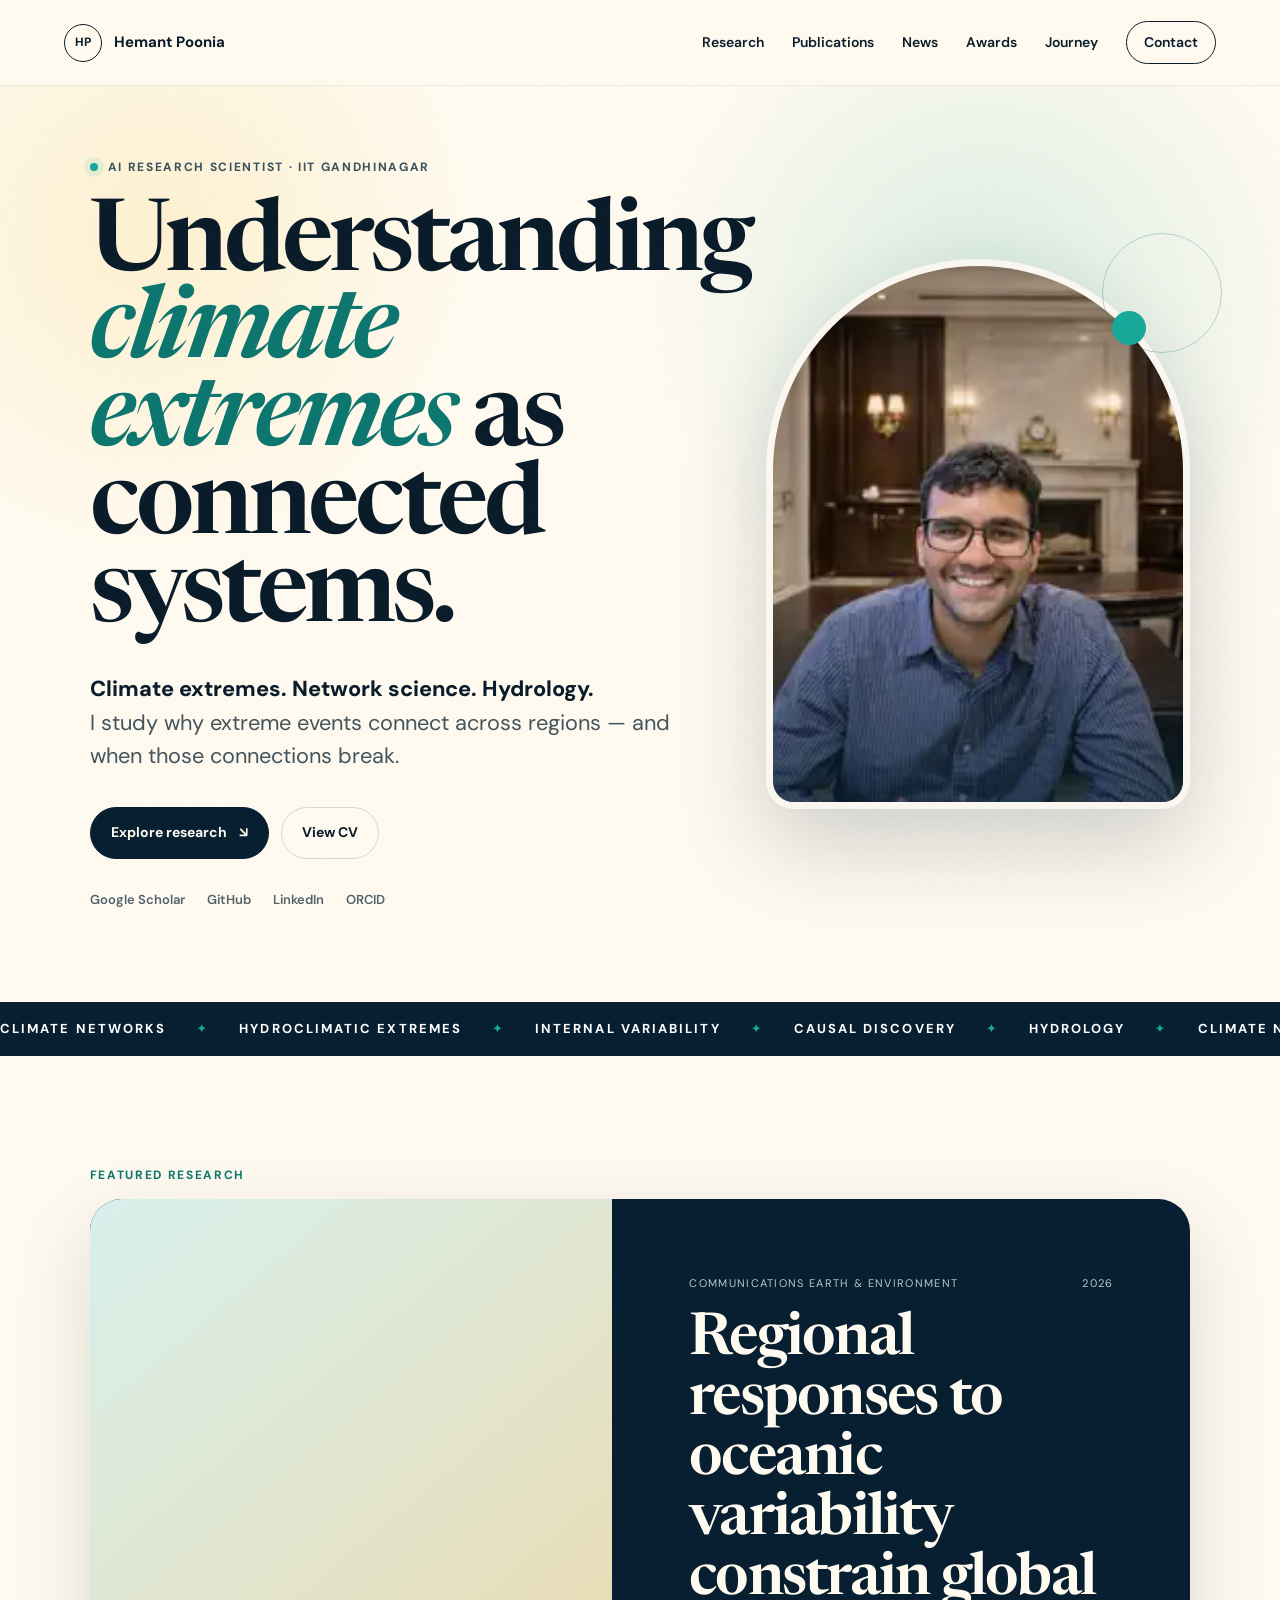
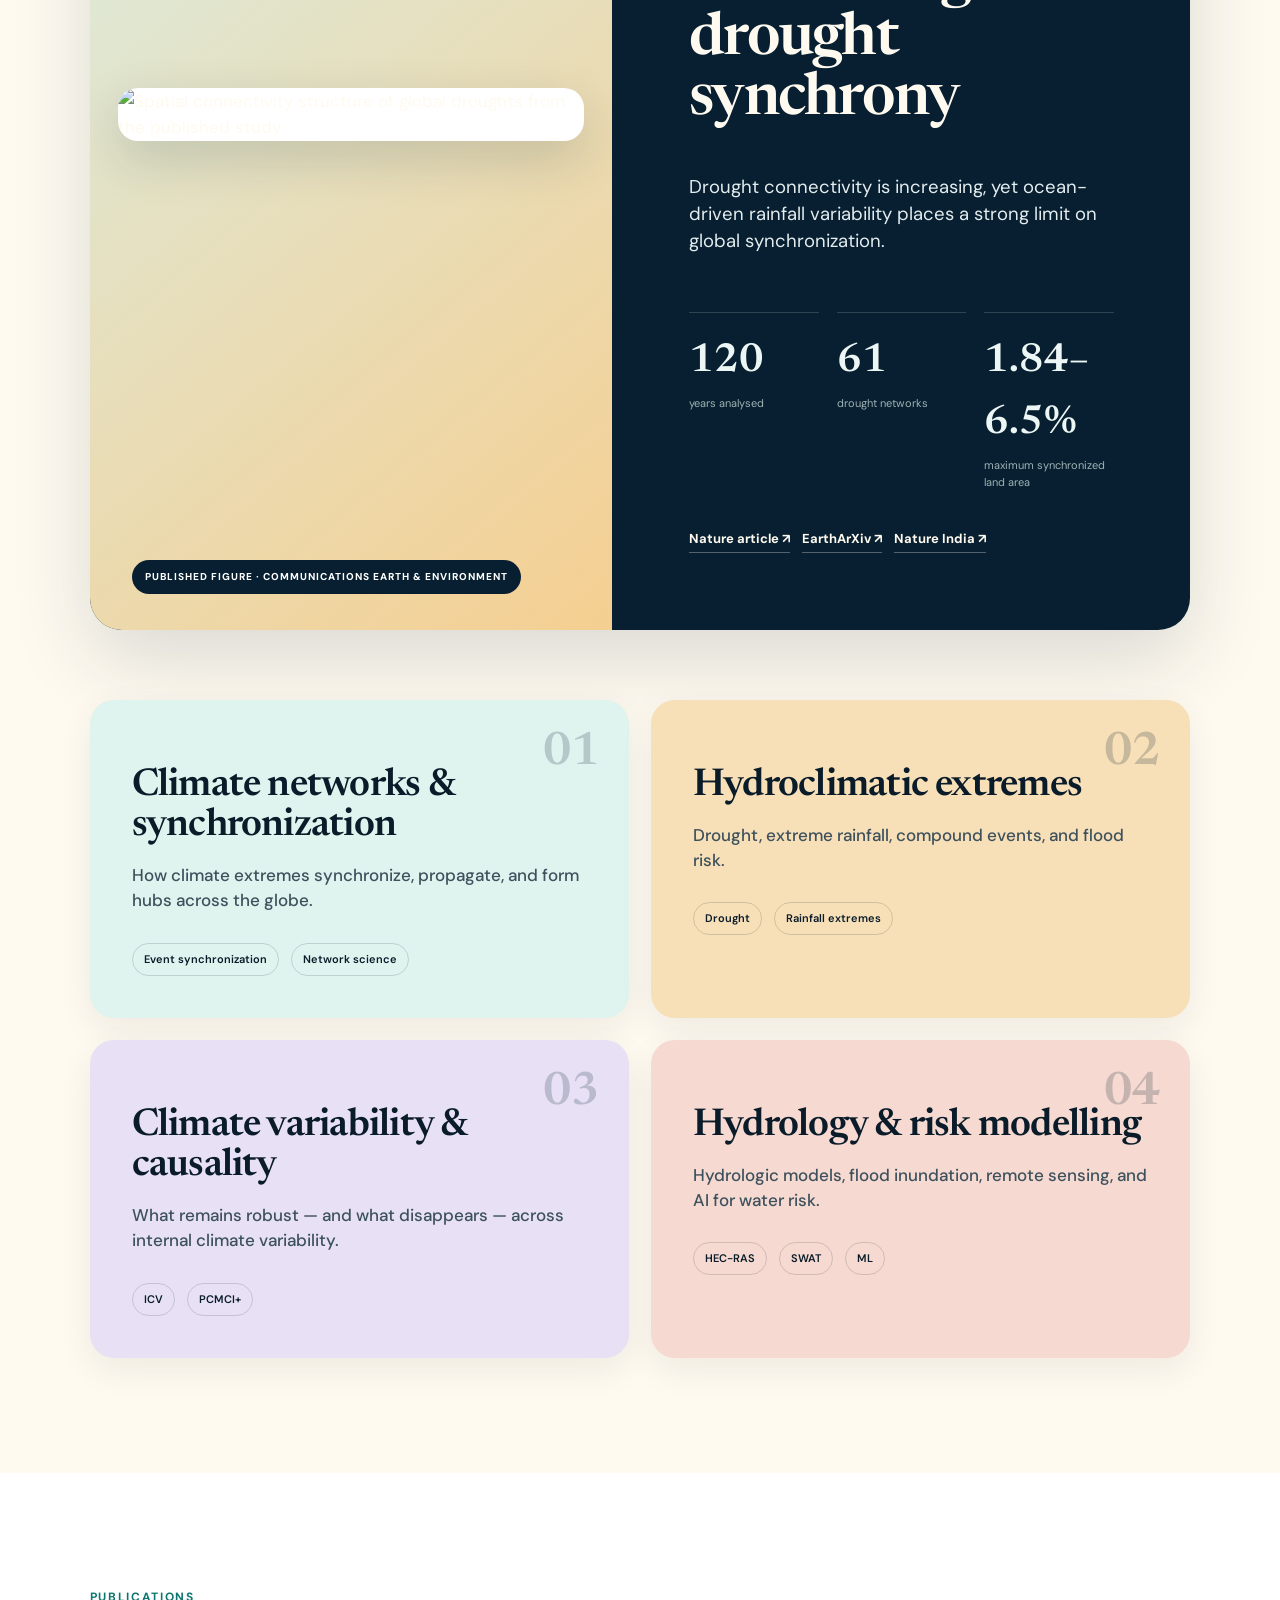
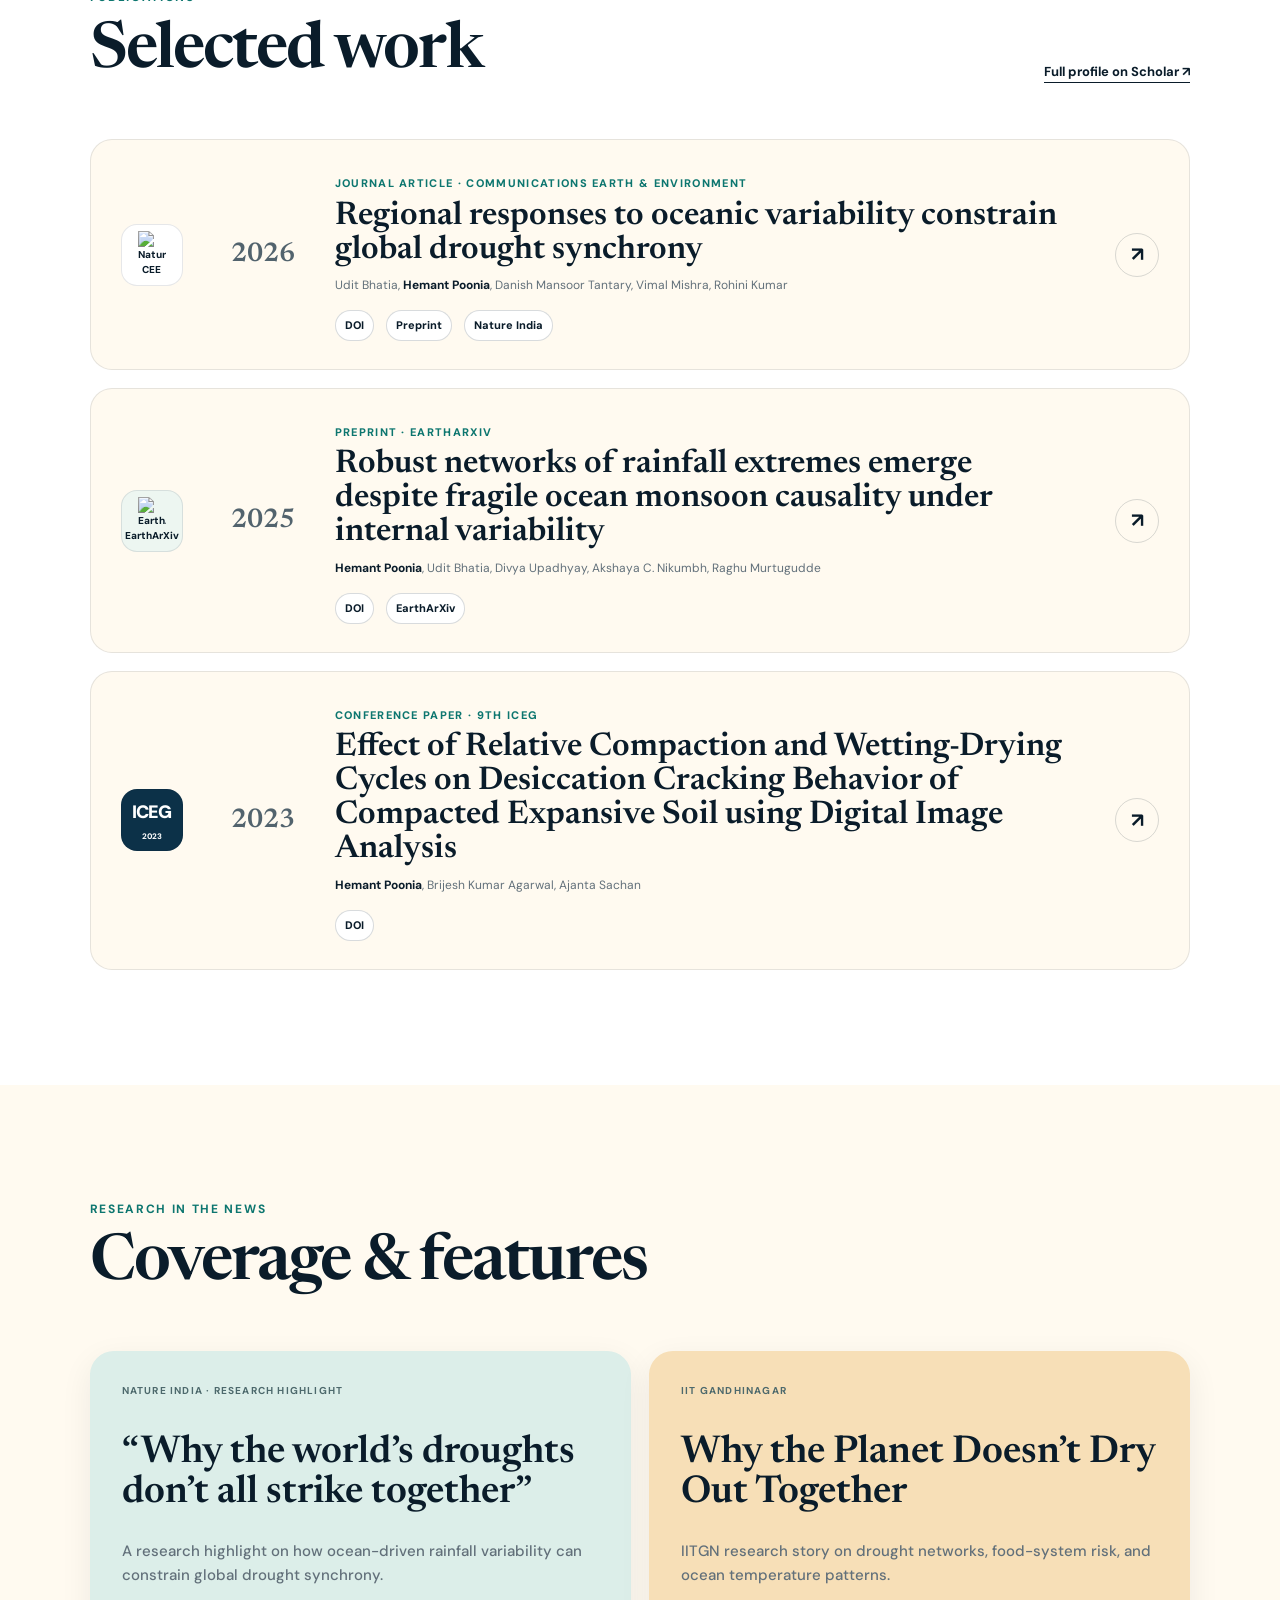
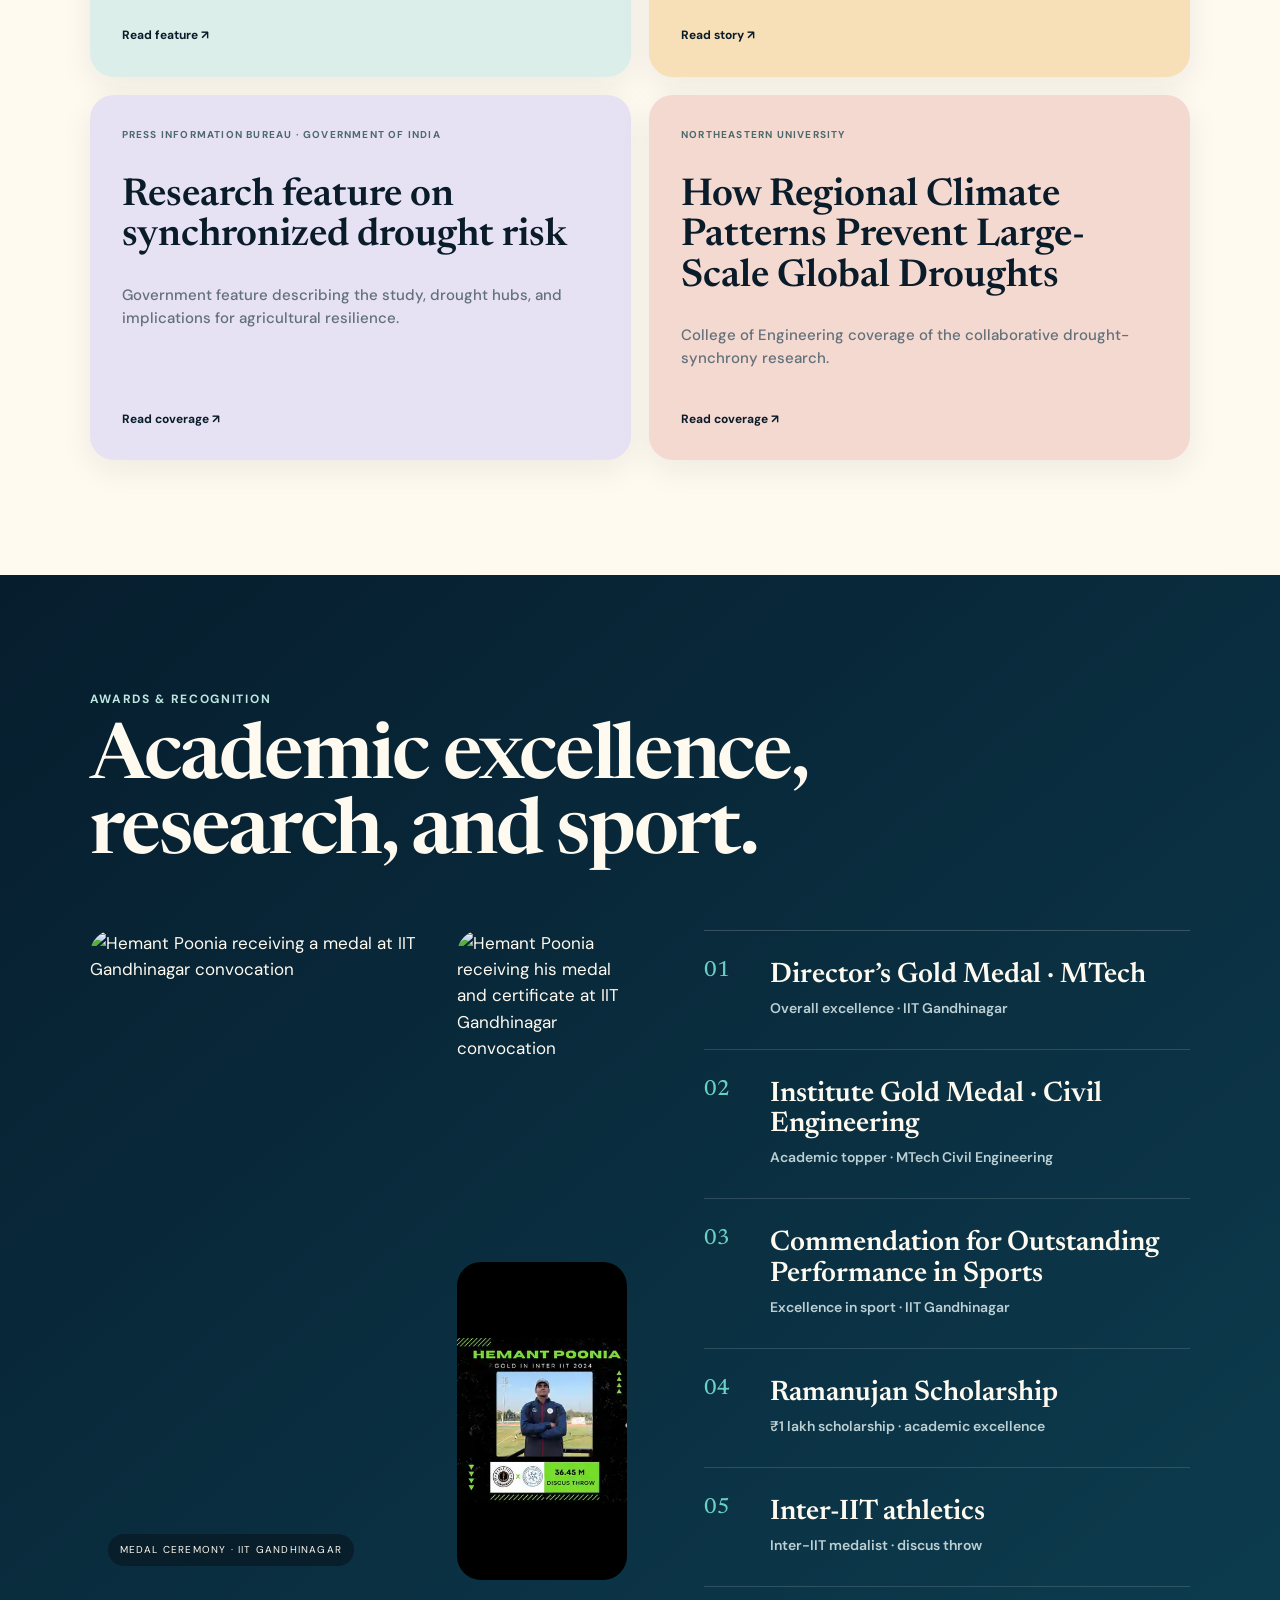
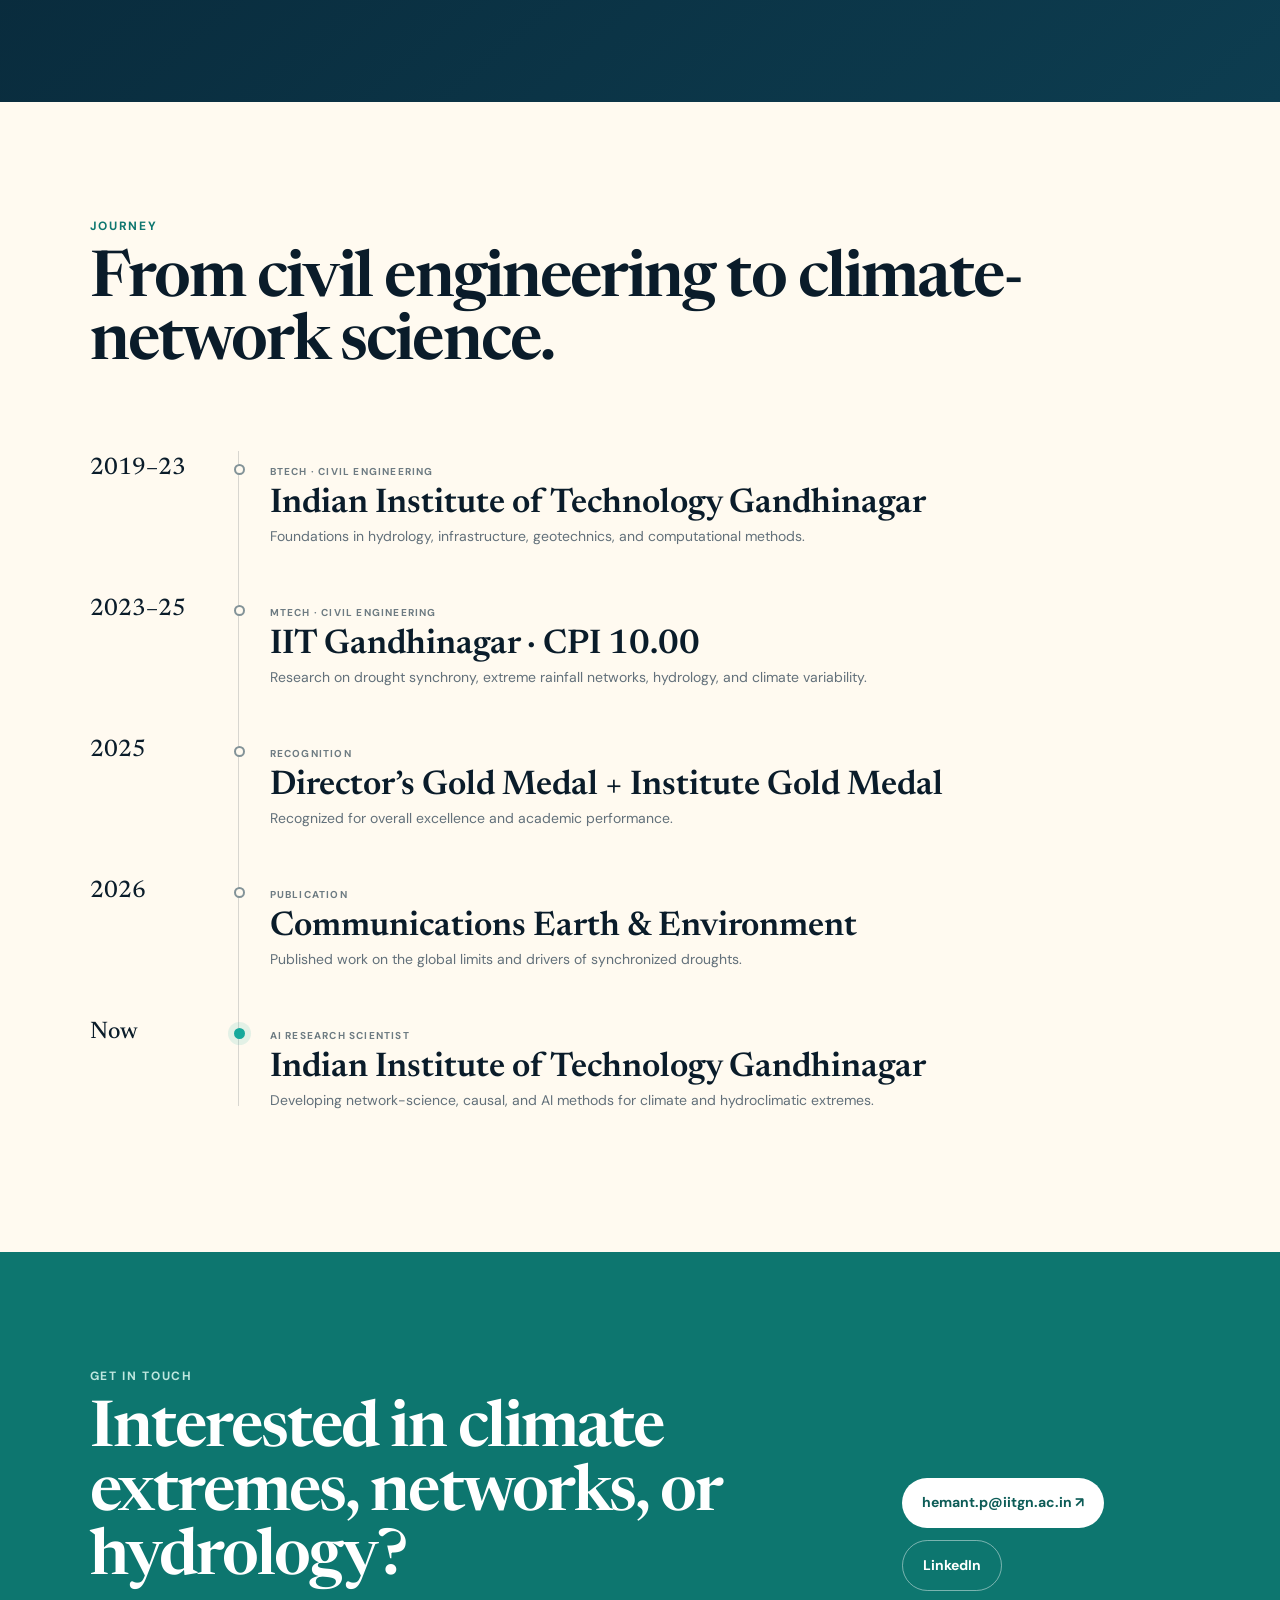
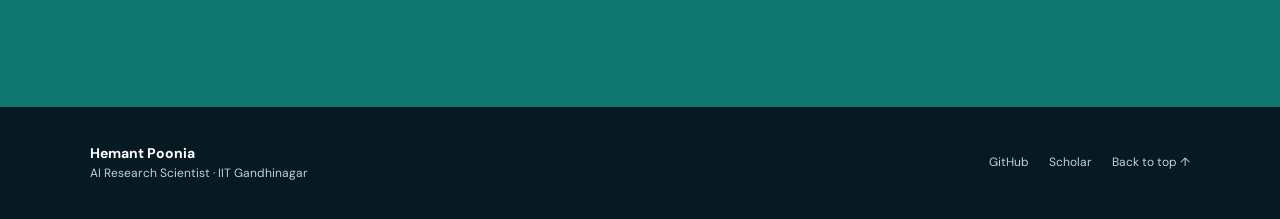
==== commit 57da1769: "Repair portrait with compact complete image" ====
--- a/index.html
+++ b/index.html
@@ -52,7 +52,7 @@
 
       <div class="portrait-wrap reveal delay-1">
         <div class="portrait-frame">
-          <img src="[data-uri]" alt="Portrait of Hemant Poonia" />
+          <img src="[data-uri]" alt="Portrait of Hemant Poonia" />
           <div class="portrait-gradient"></div>
           <div class="portrait-note">
             <span>Current focus</span>
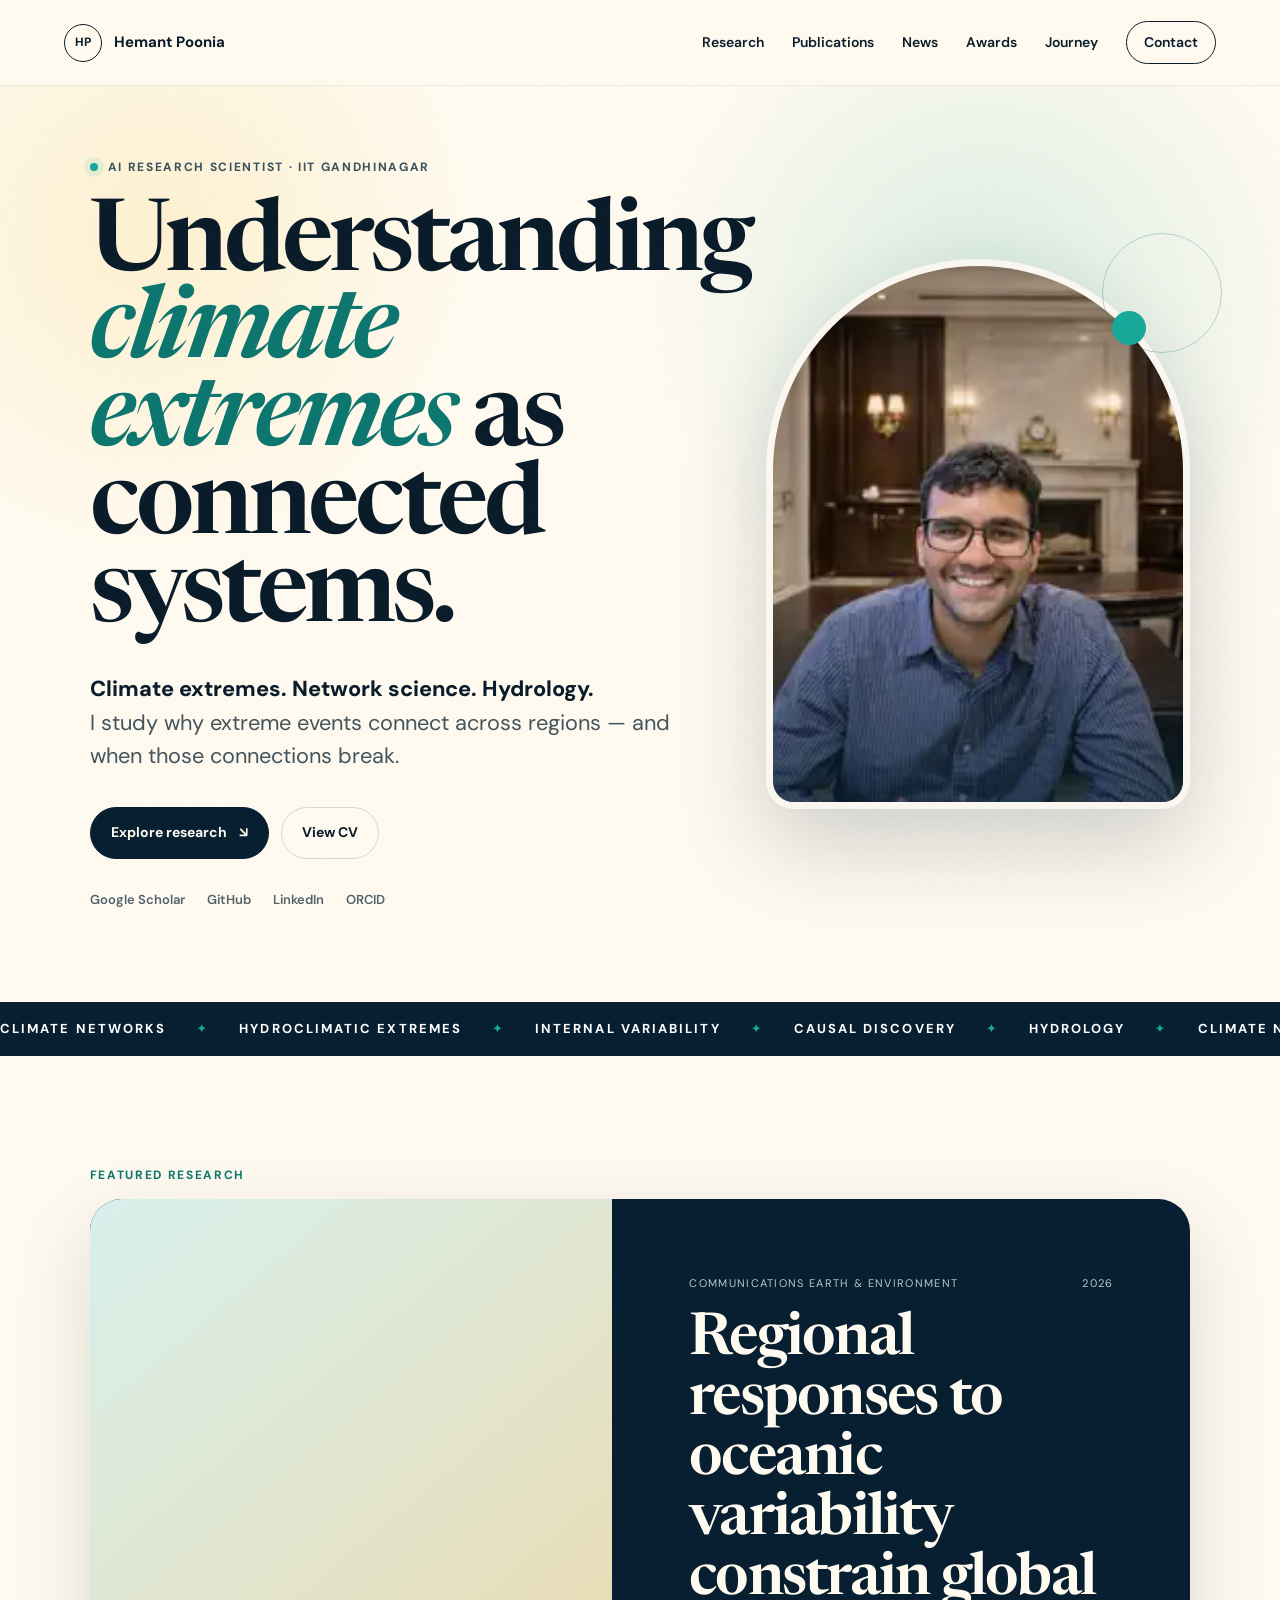
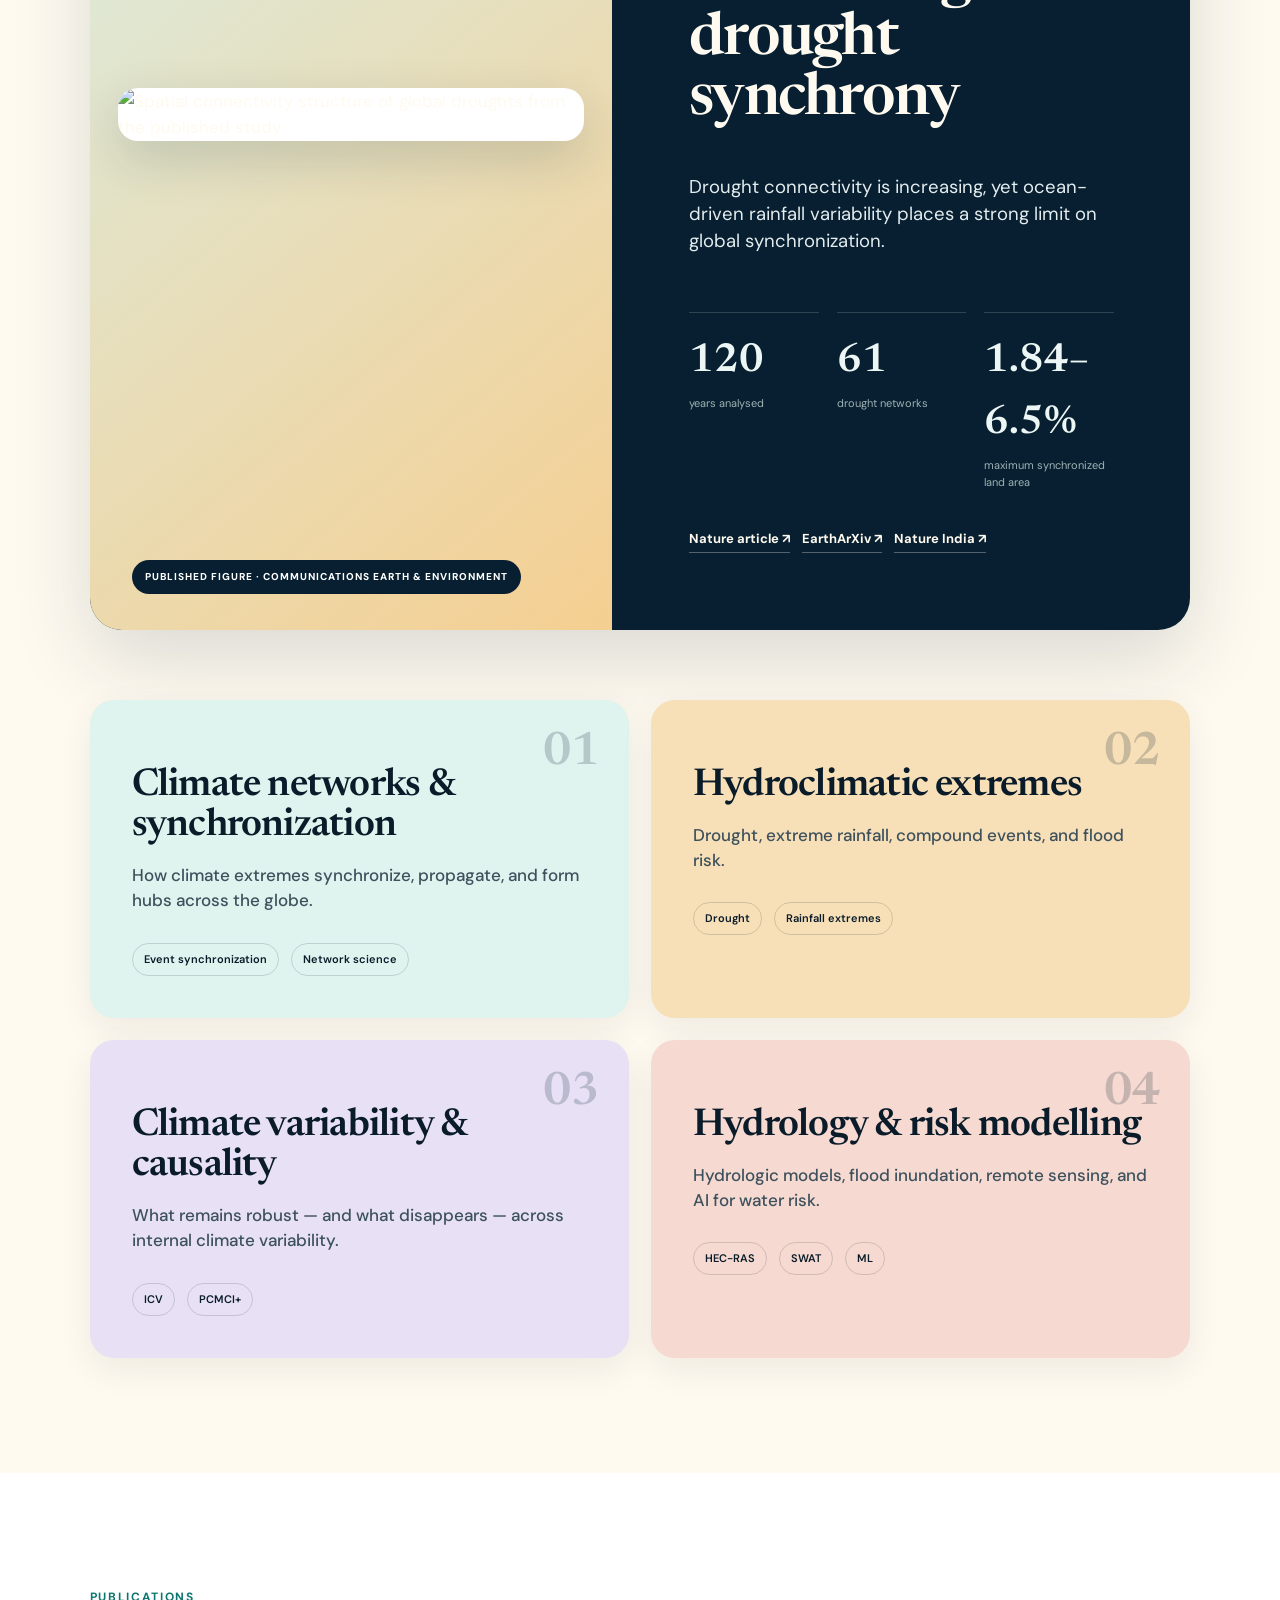
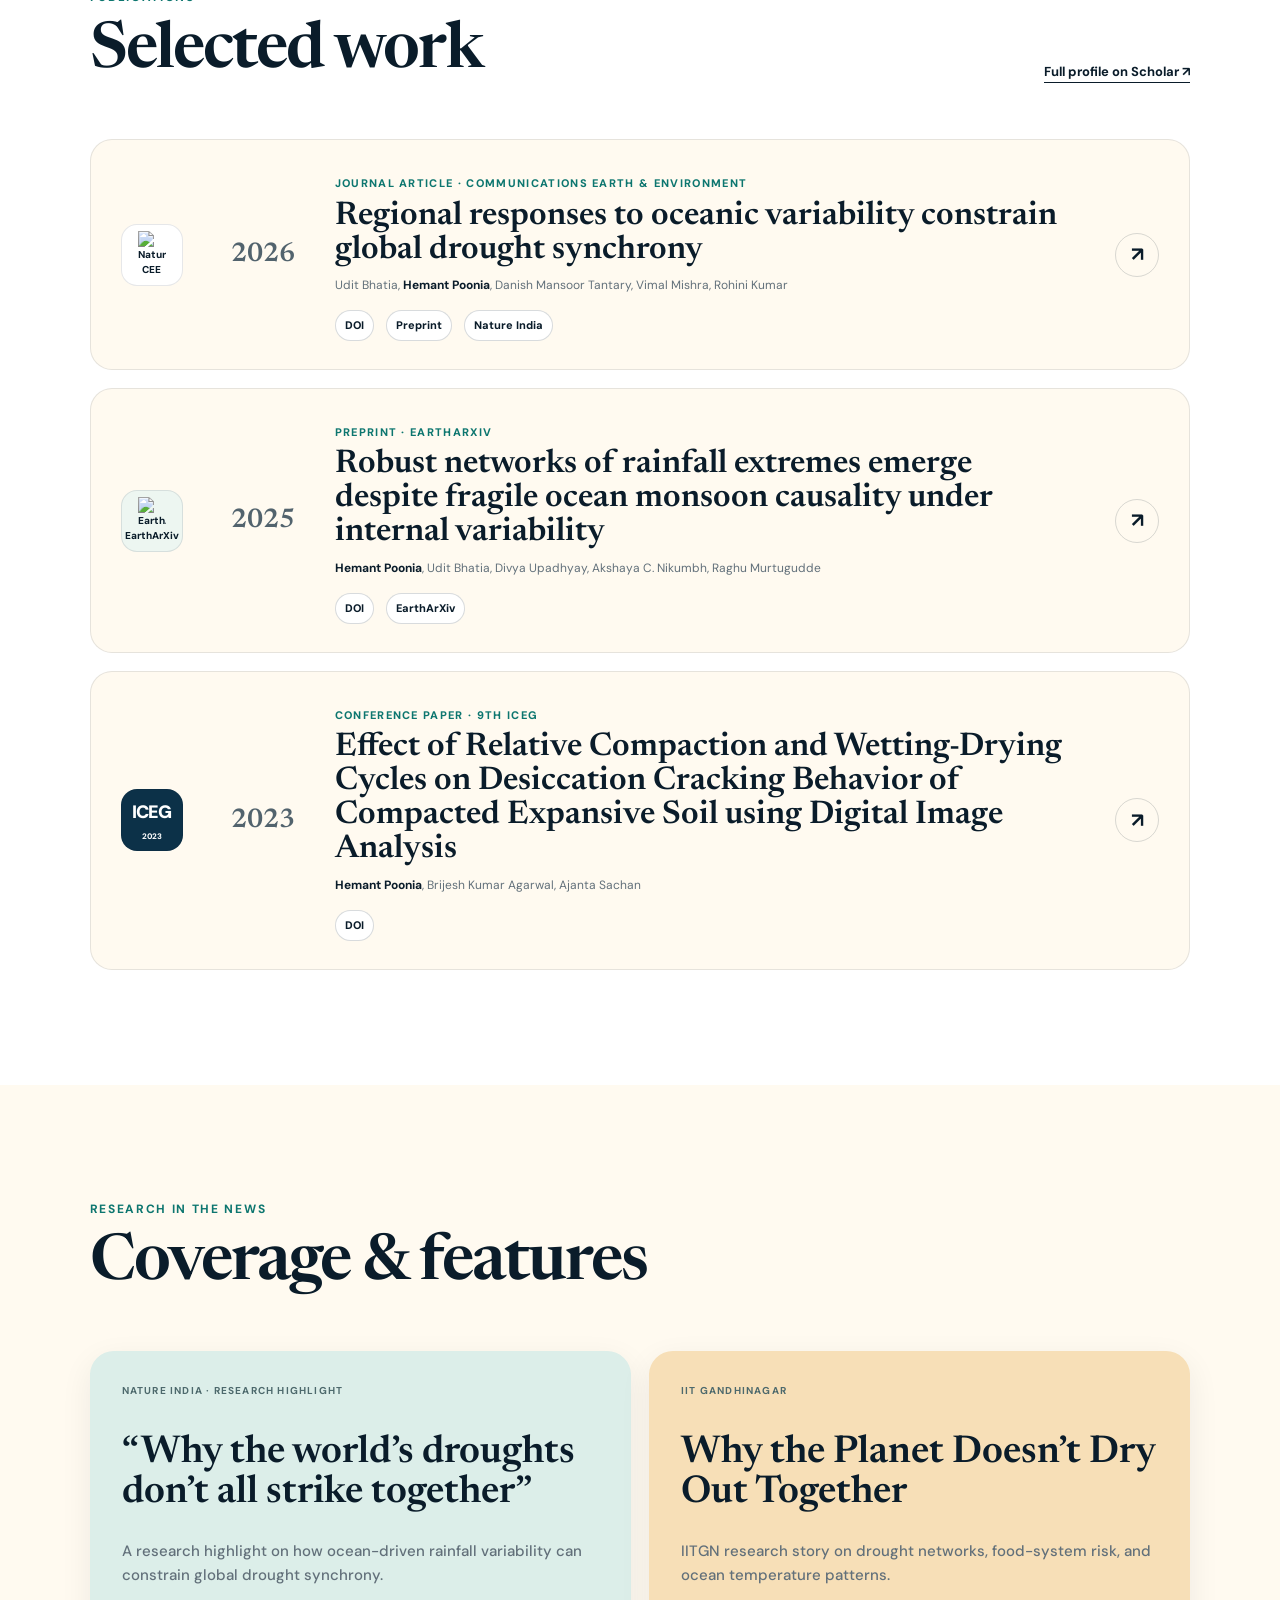
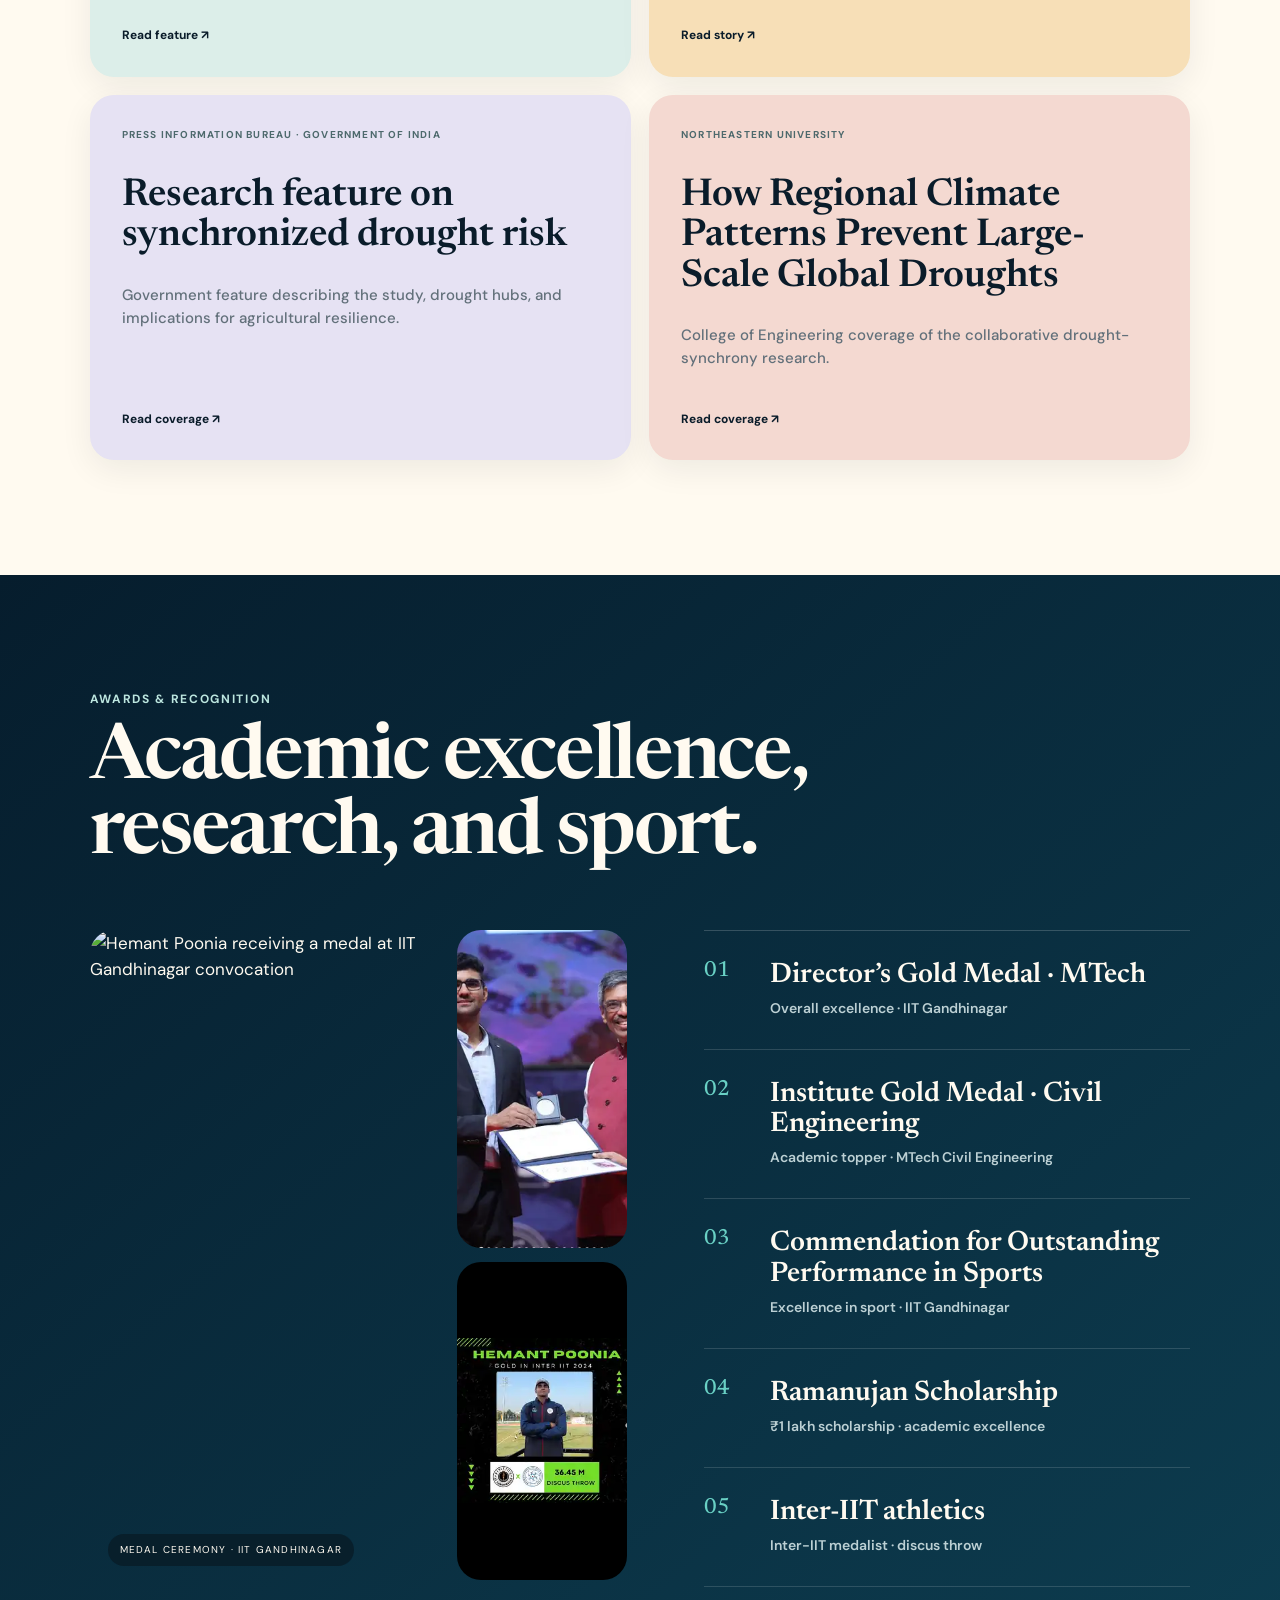
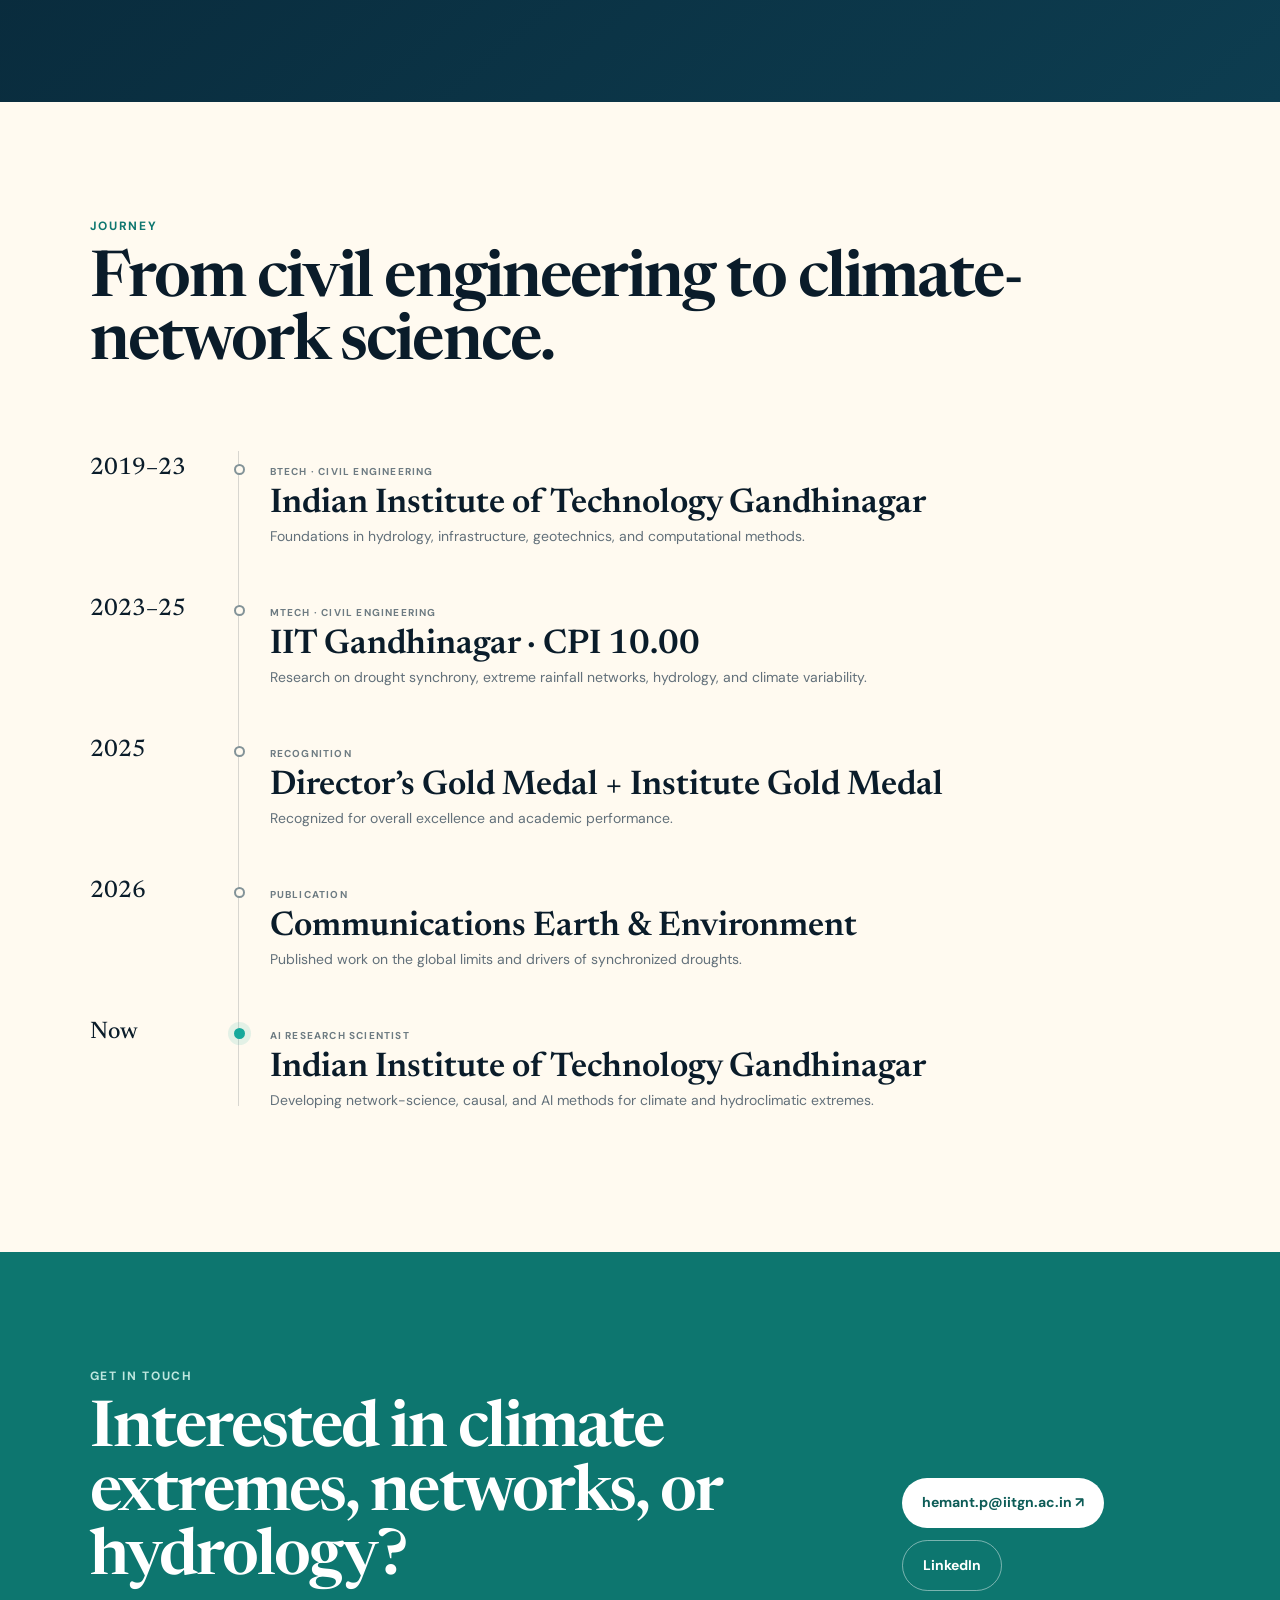
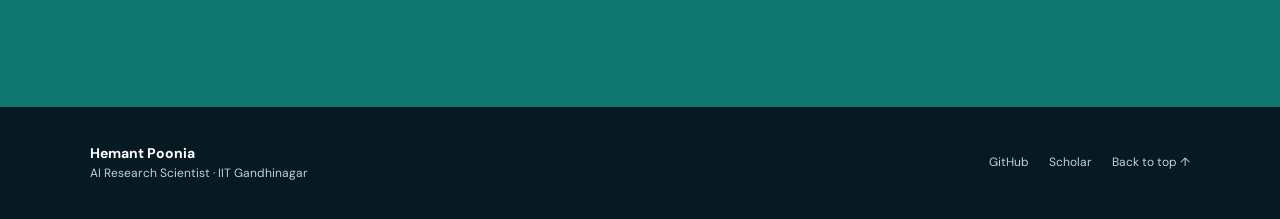
==== commit 47c2e036: "Fix medal image rendering with repository asset" ====
--- a/index.html
+++ b/index.html
@@ -145,7 +145,7 @@
       <div class="award-layout">
         <div class="award-gallery reveal">
           <figure class="gallery-main"><img src="https://iitgn.ac.in/convocation/assets/img/23.jpg" alt="Hemant Poonia receiving a medal at IIT Gandhinagar convocation" /><figcaption>Medal ceremony · IIT Gandhinagar</figcaption></figure>
-          <figure class="gallery-side medal-side"><img src="[data-uri]" alt="Hemant Poonia receiving his medal and certificate at IIT Gandhinagar convocation" /></figure>
+          <figure class="gallery-side medal-side"><img src="assets/convocation-medal-side.webp" alt="Hemant Poonia receiving his medal and certificate at IIT Gandhinagar convocation" /></figure>
           <figure class="gallery-side sports-side"><img src="[data-uri]" alt="Hemant Poonia — Inter IIT 2024 discus throw gold" /></figure>
         </div>
         <div class="award-list">
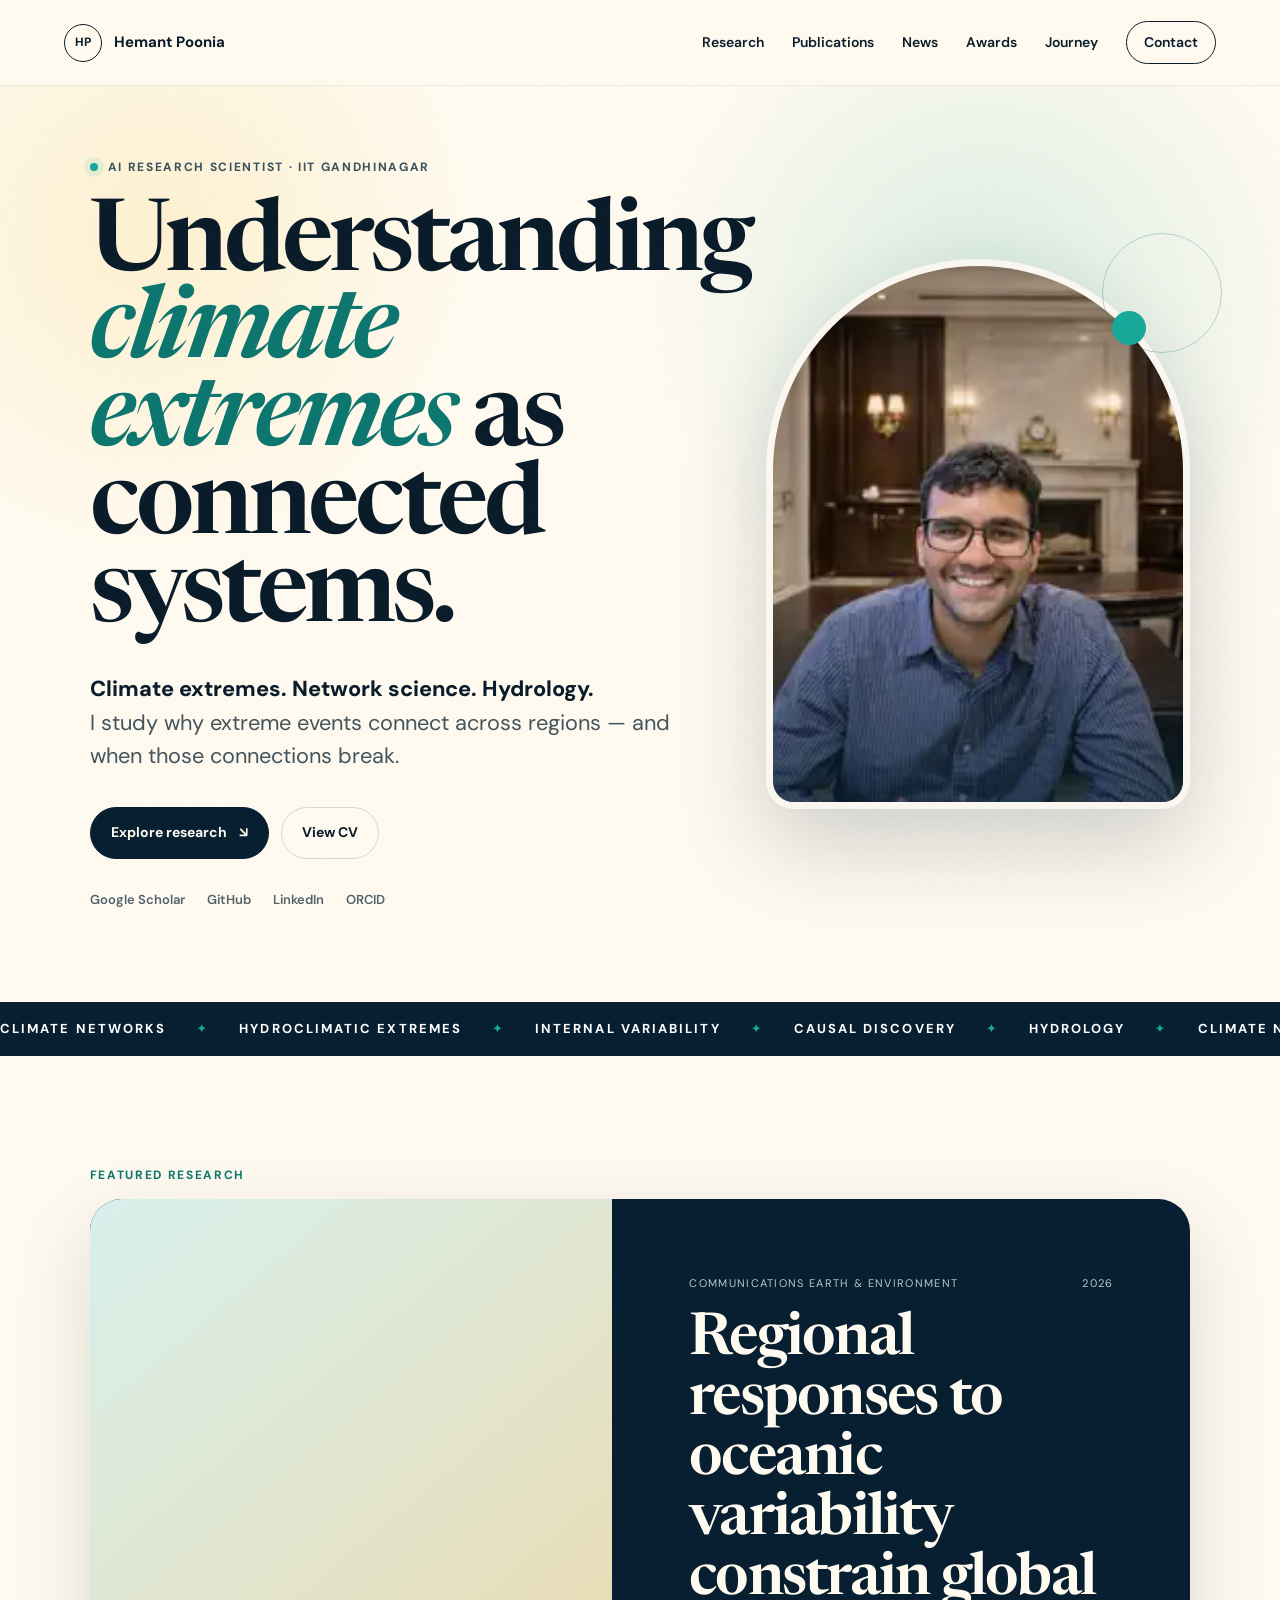
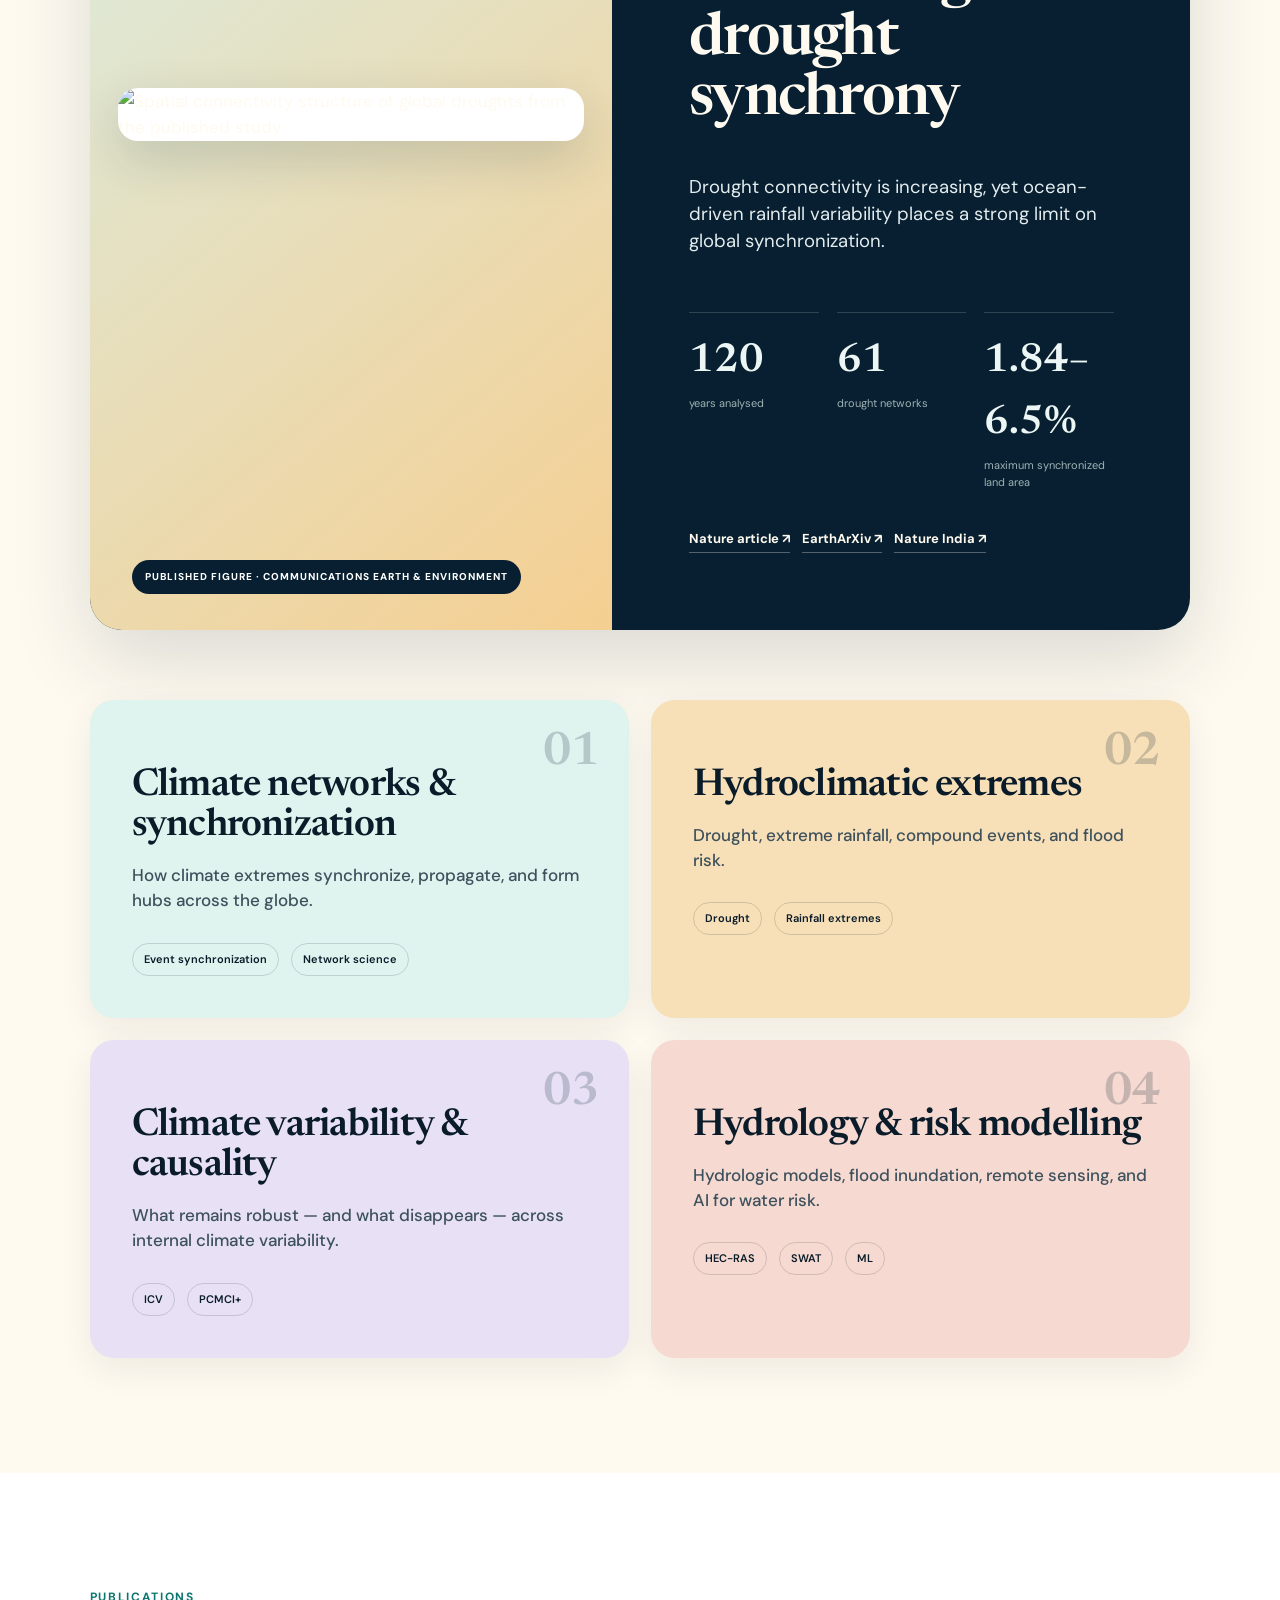
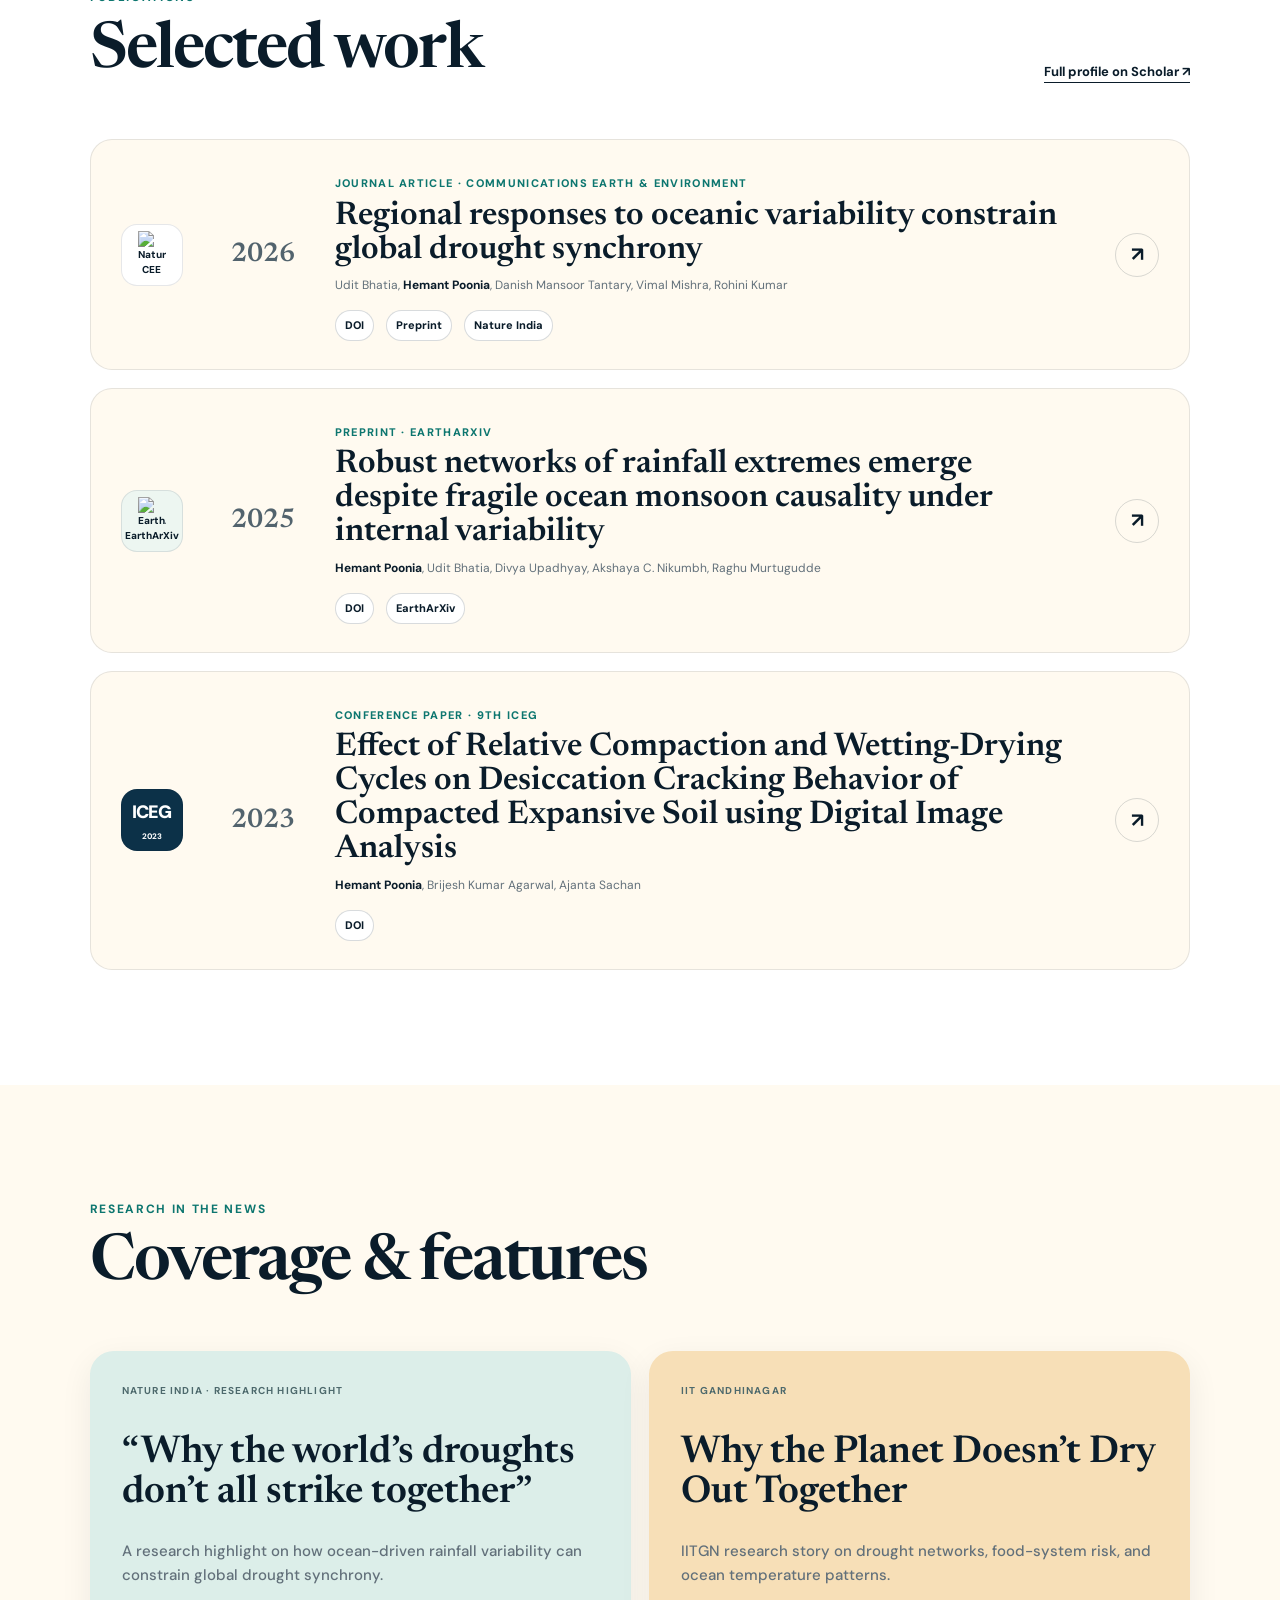
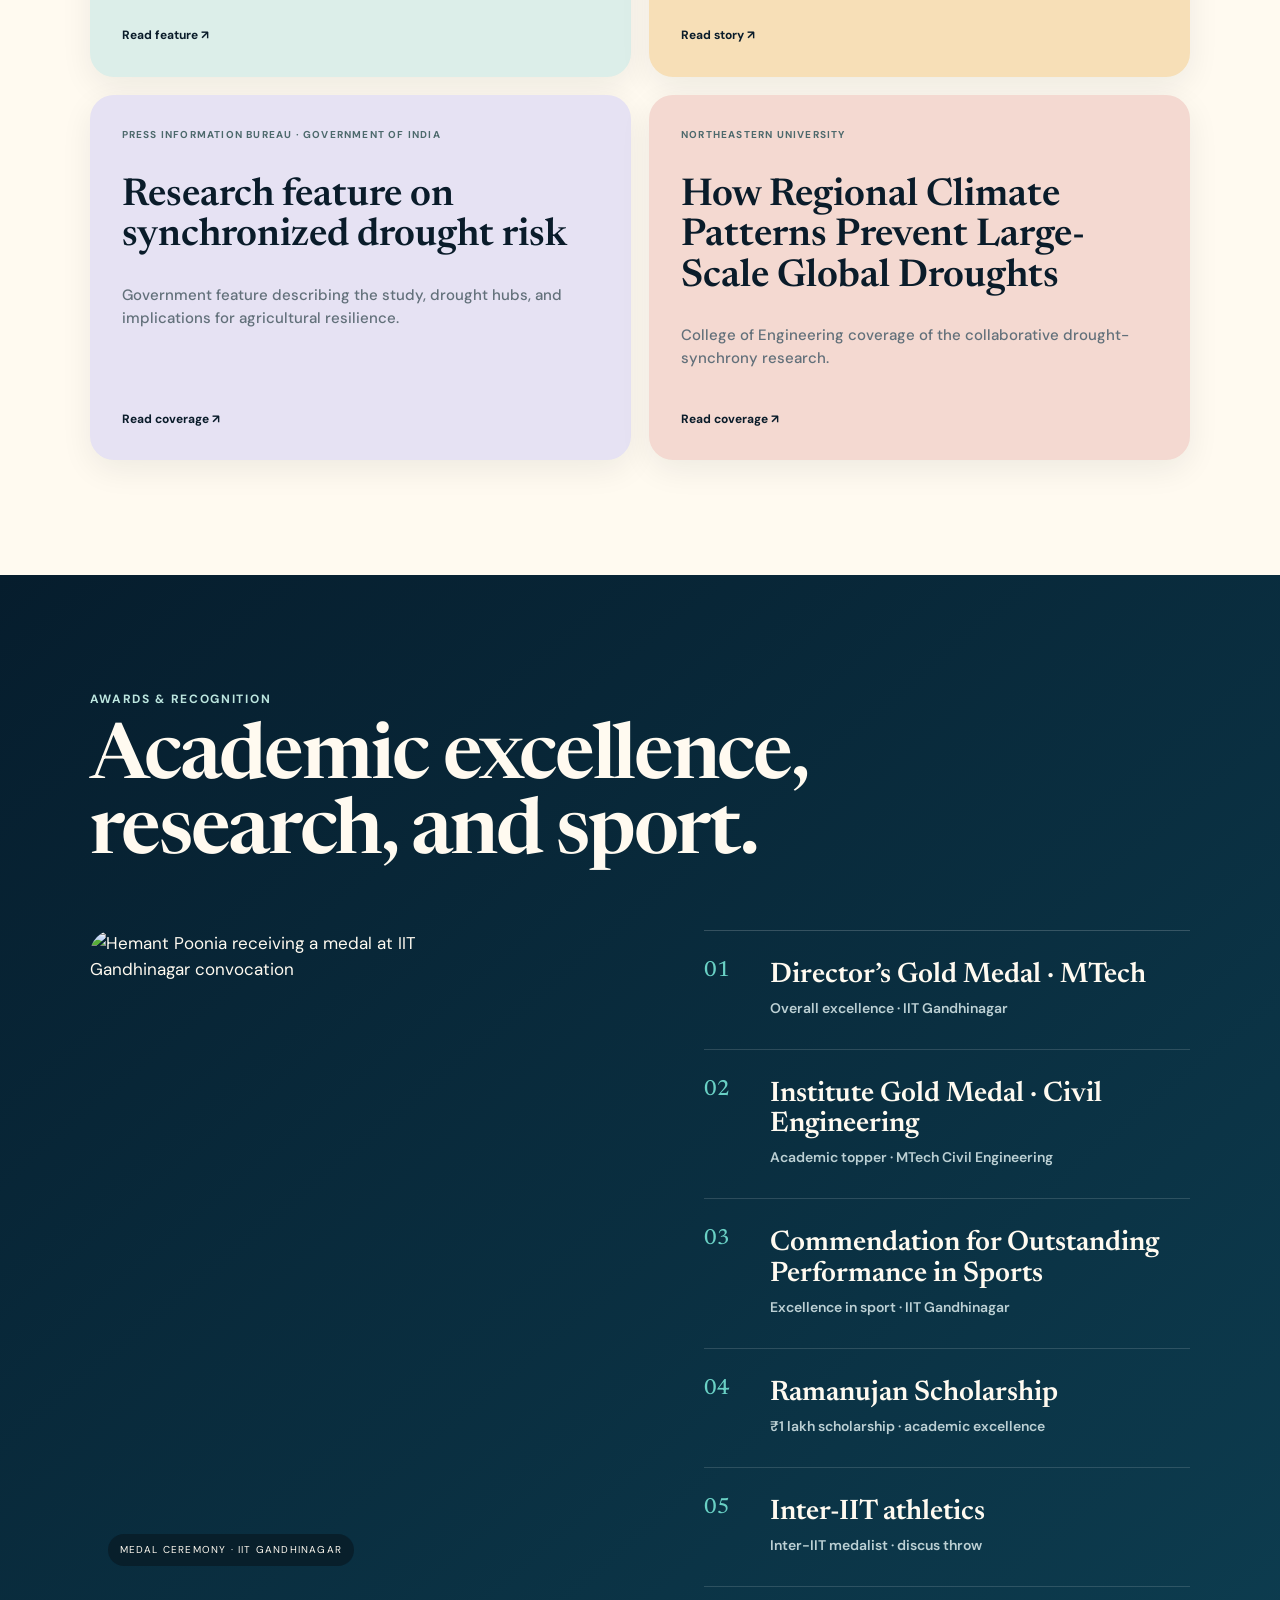
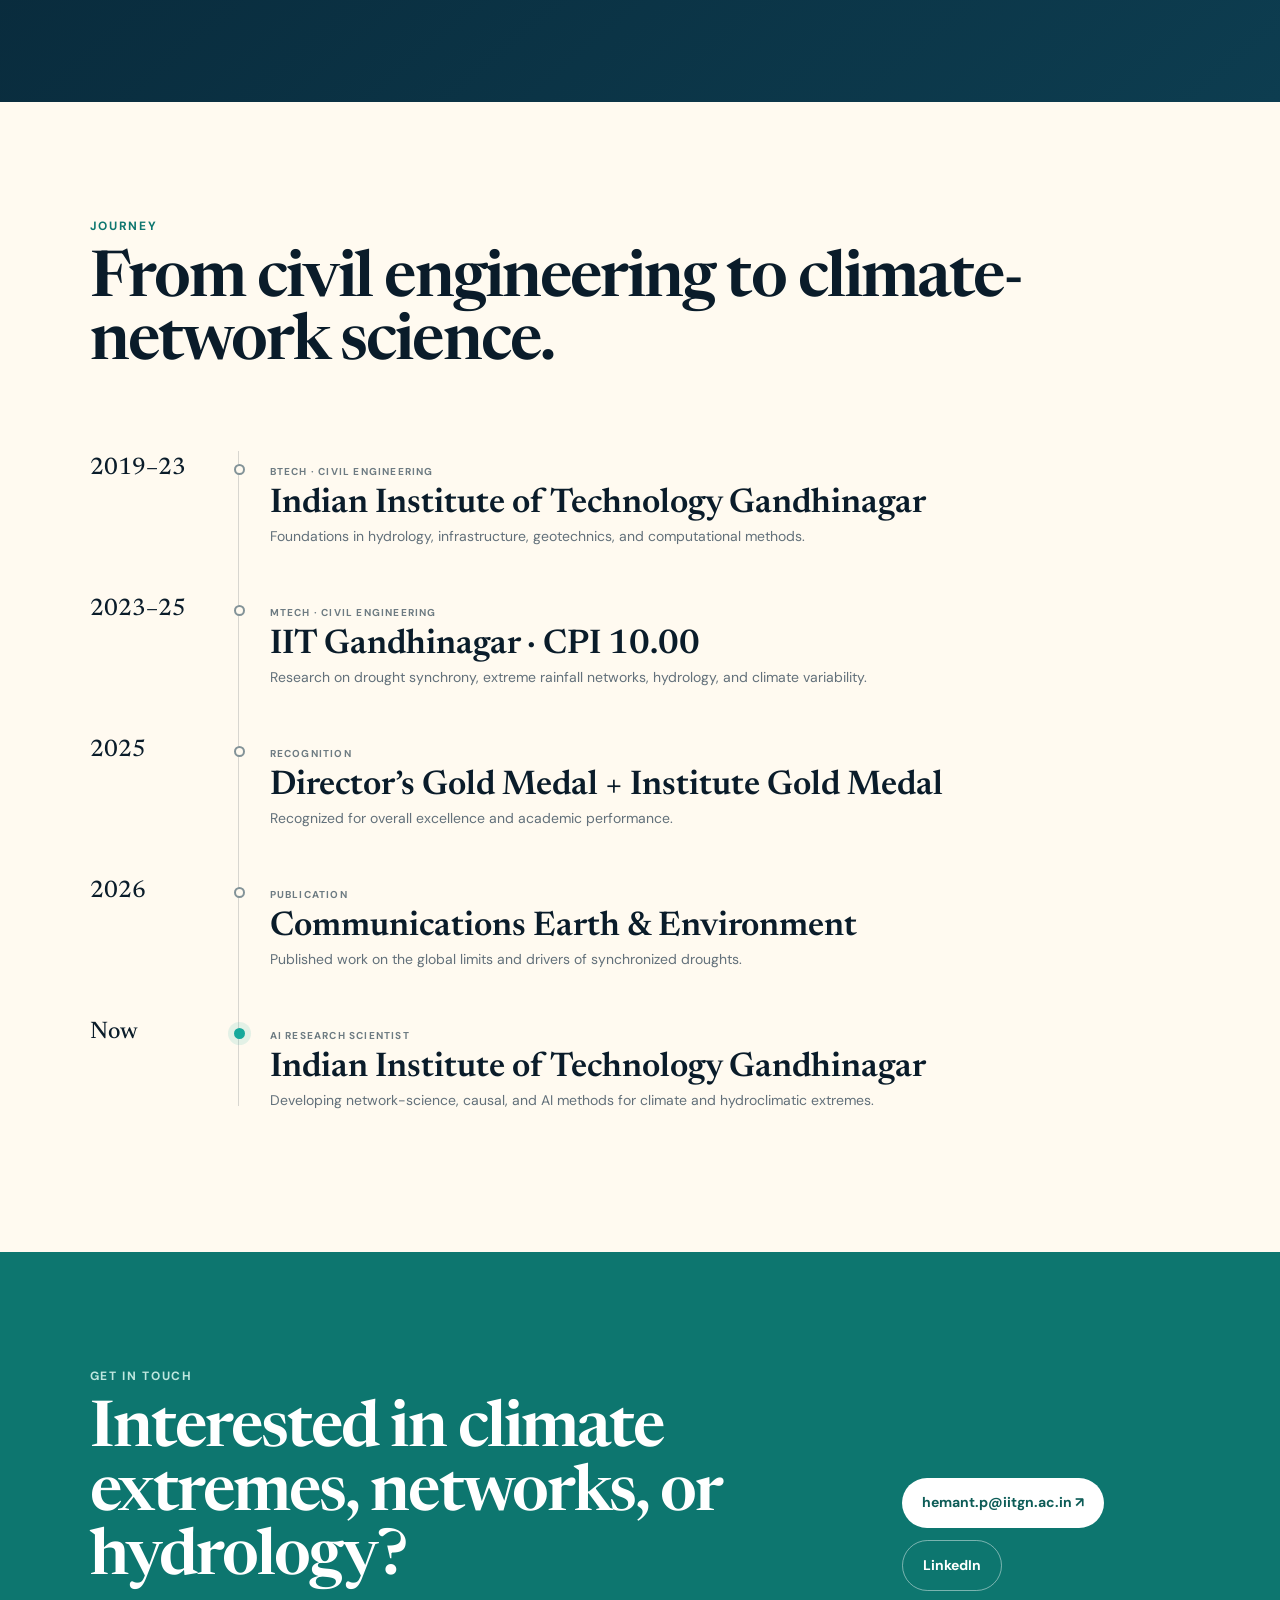
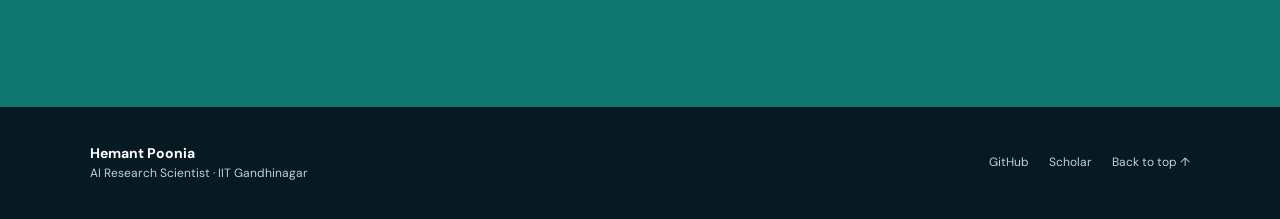
==== commit 3aab06e3: "Remove side panels from awards gallery" ====
--- a/index.html
+++ b/index.html
@@ -145,8 +145,6 @@
       <div class="award-layout">
         <div class="award-gallery reveal">
           <figure class="gallery-main"><img src="https://iitgn.ac.in/convocation/assets/img/23.jpg" alt="Hemant Poonia receiving a medal at IIT Gandhinagar convocation" /><figcaption>Medal ceremony · IIT Gandhinagar</figcaption></figure>
-          <figure class="gallery-side medal-side"><img src="assets/convocation-medal-side.webp" alt="Hemant Poonia receiving his medal and certificate at IIT Gandhinagar convocation" /></figure>
-          <figure class="gallery-side sports-side"><img src="[data-uri]" alt="Hemant Poonia — Inter IIT 2024 discus throw gold" /></figure>
         </div>
         <div class="award-list">
           <div class="award-item reveal"><span class="award-no">01</span><div><h3>Director’s Gold Medal · MTech</h3><p>Overall excellence · IIT Gandhinagar</p></div></div>
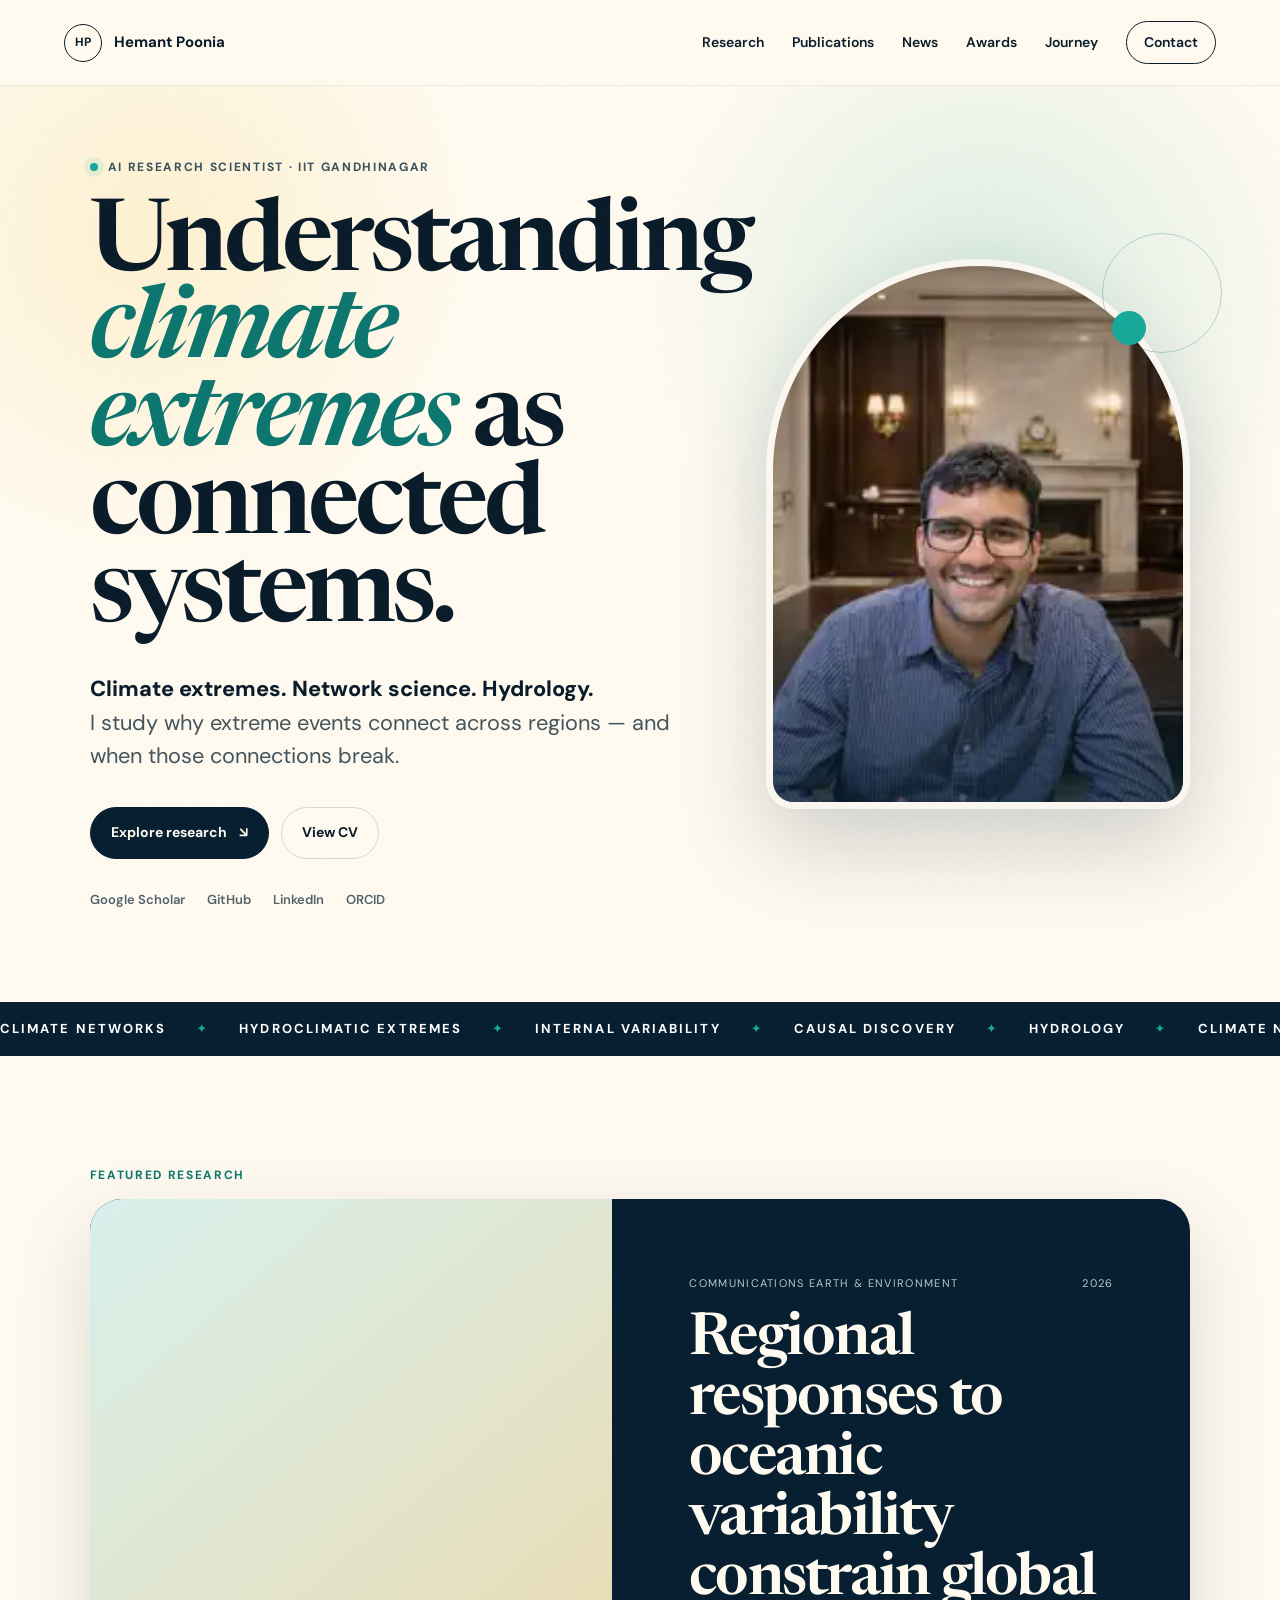
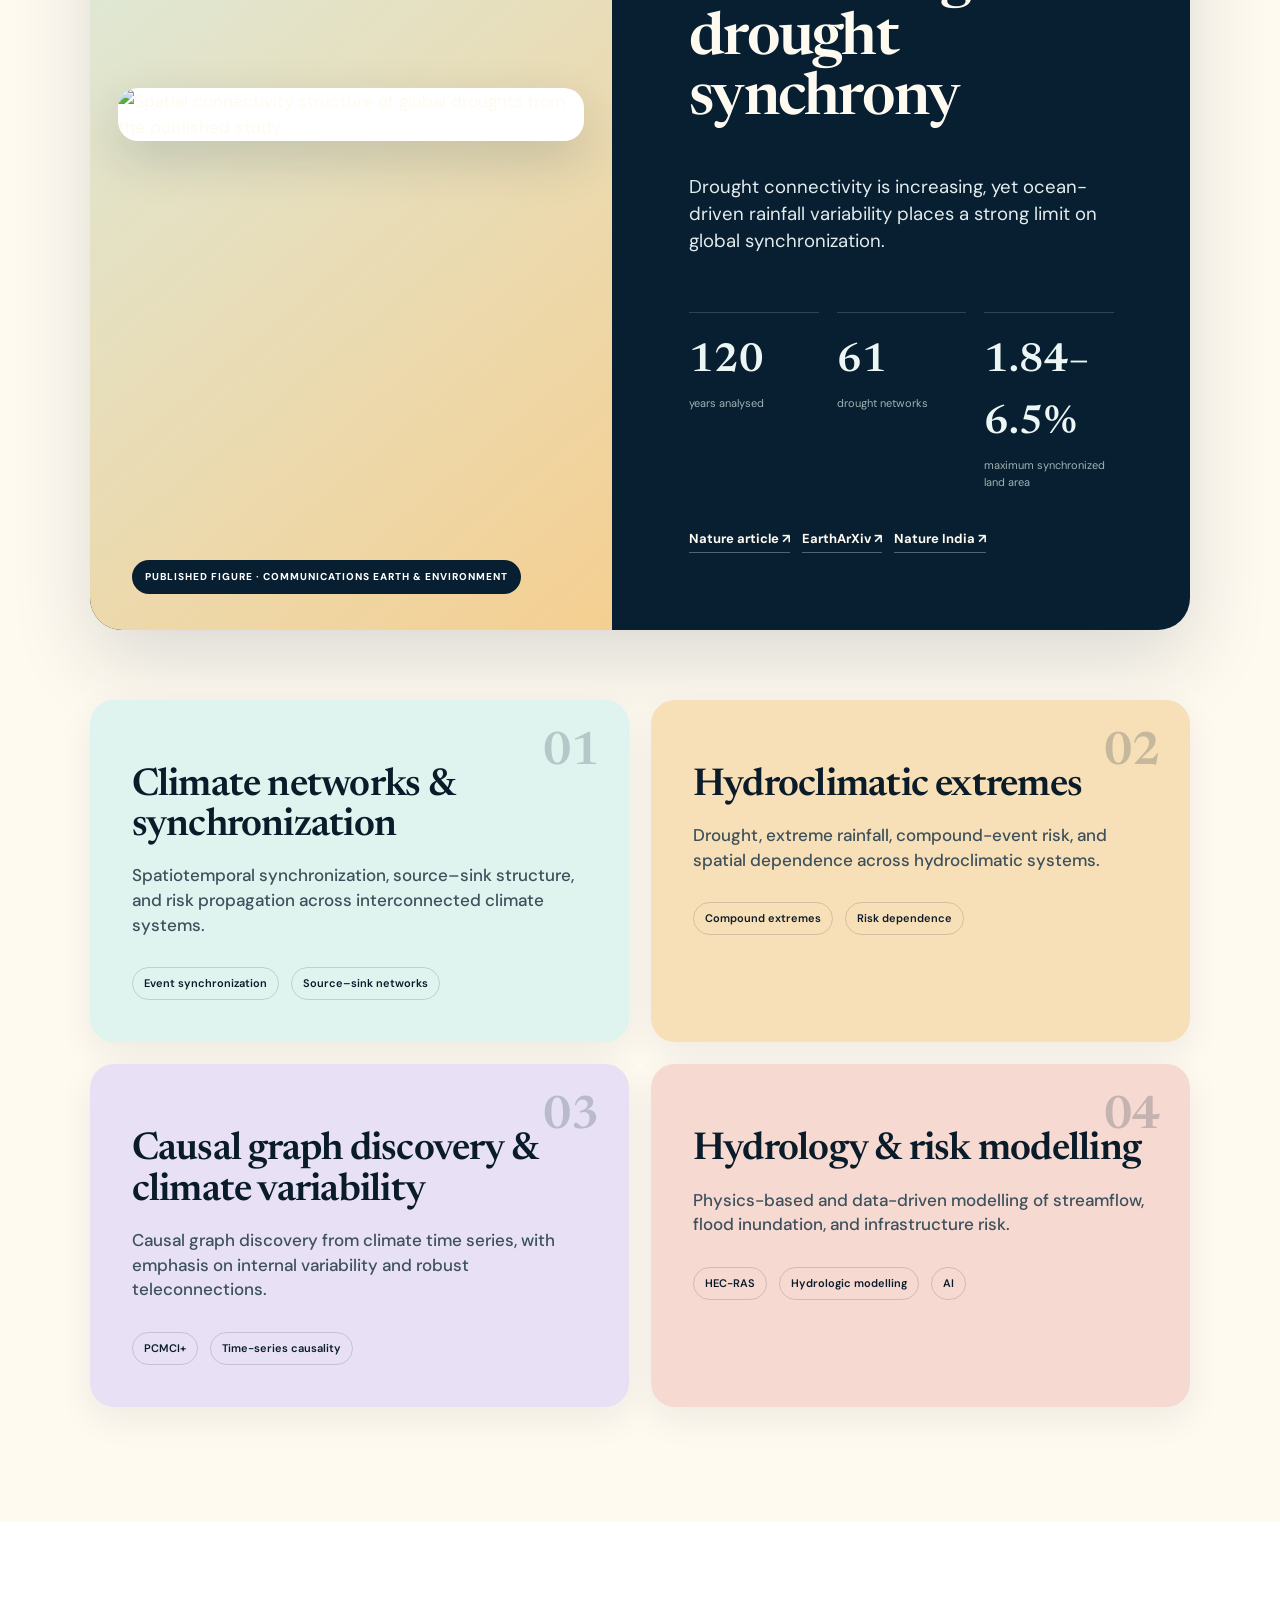
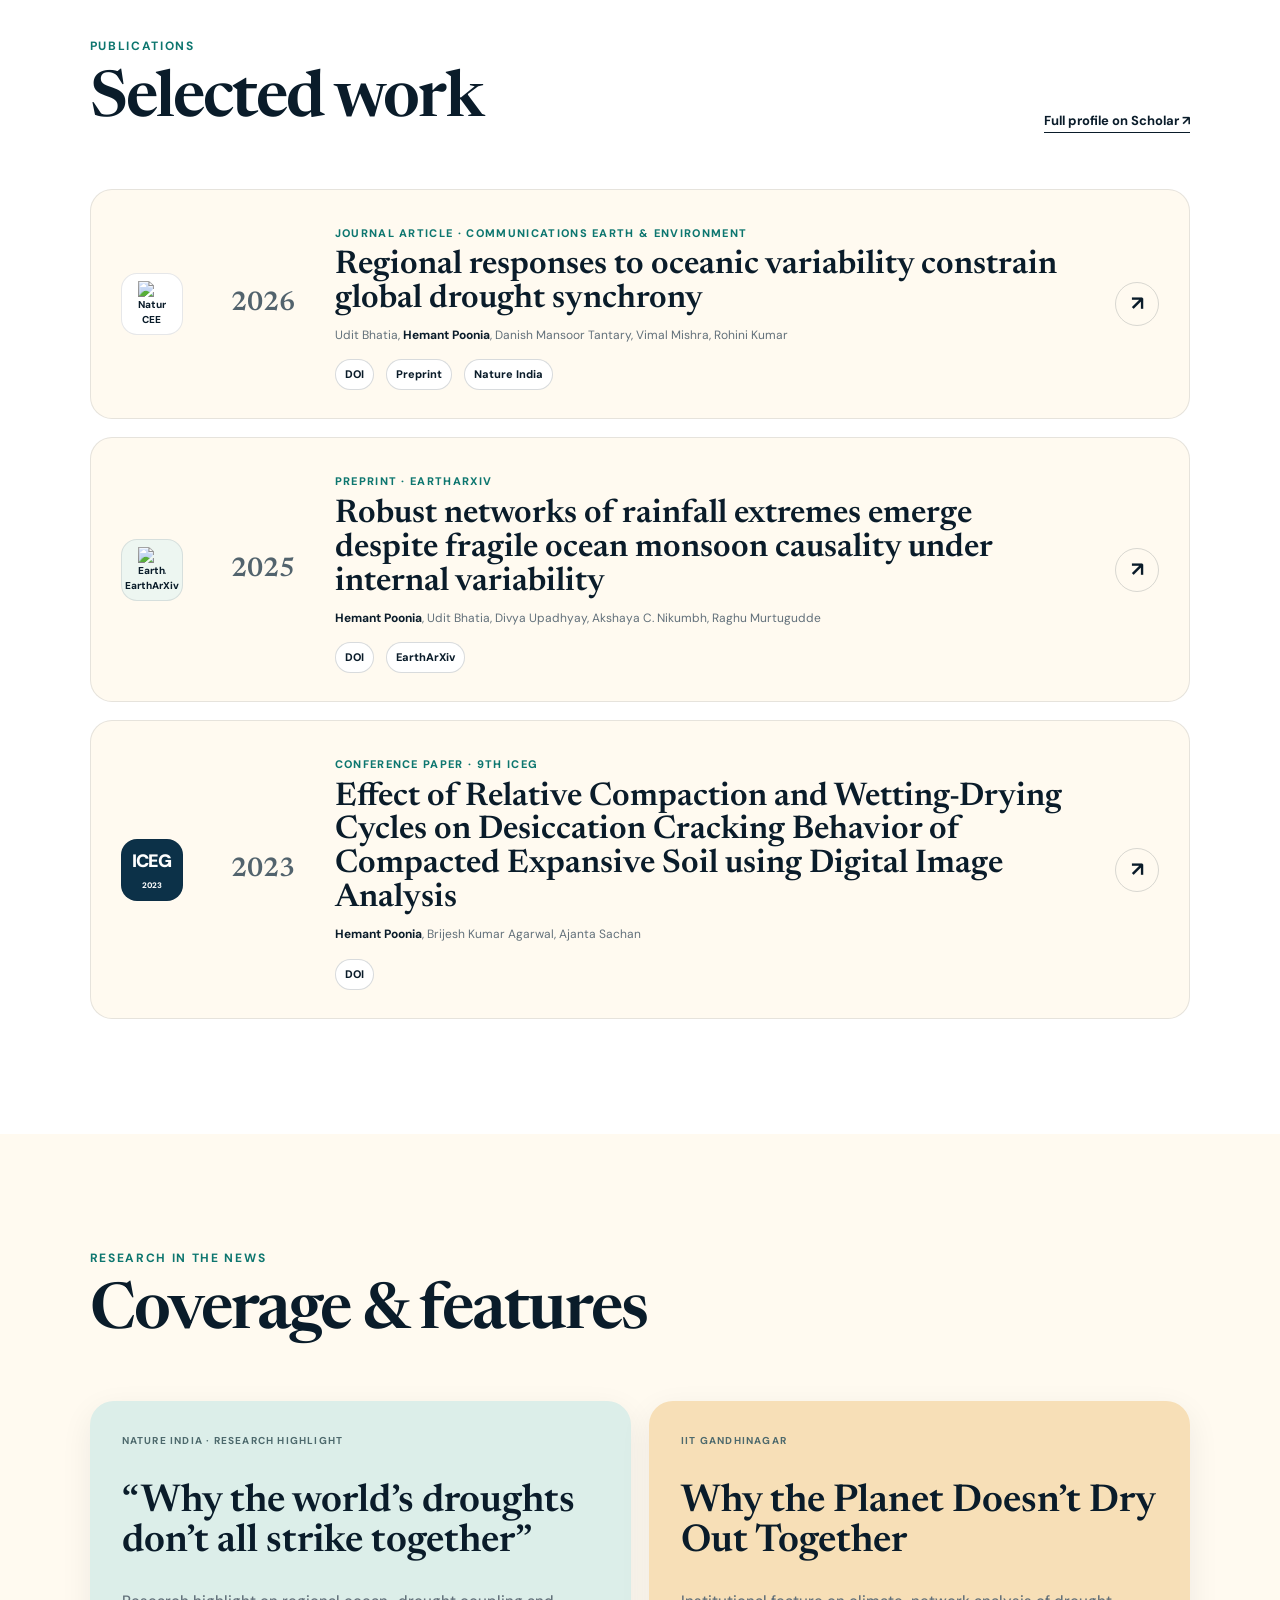
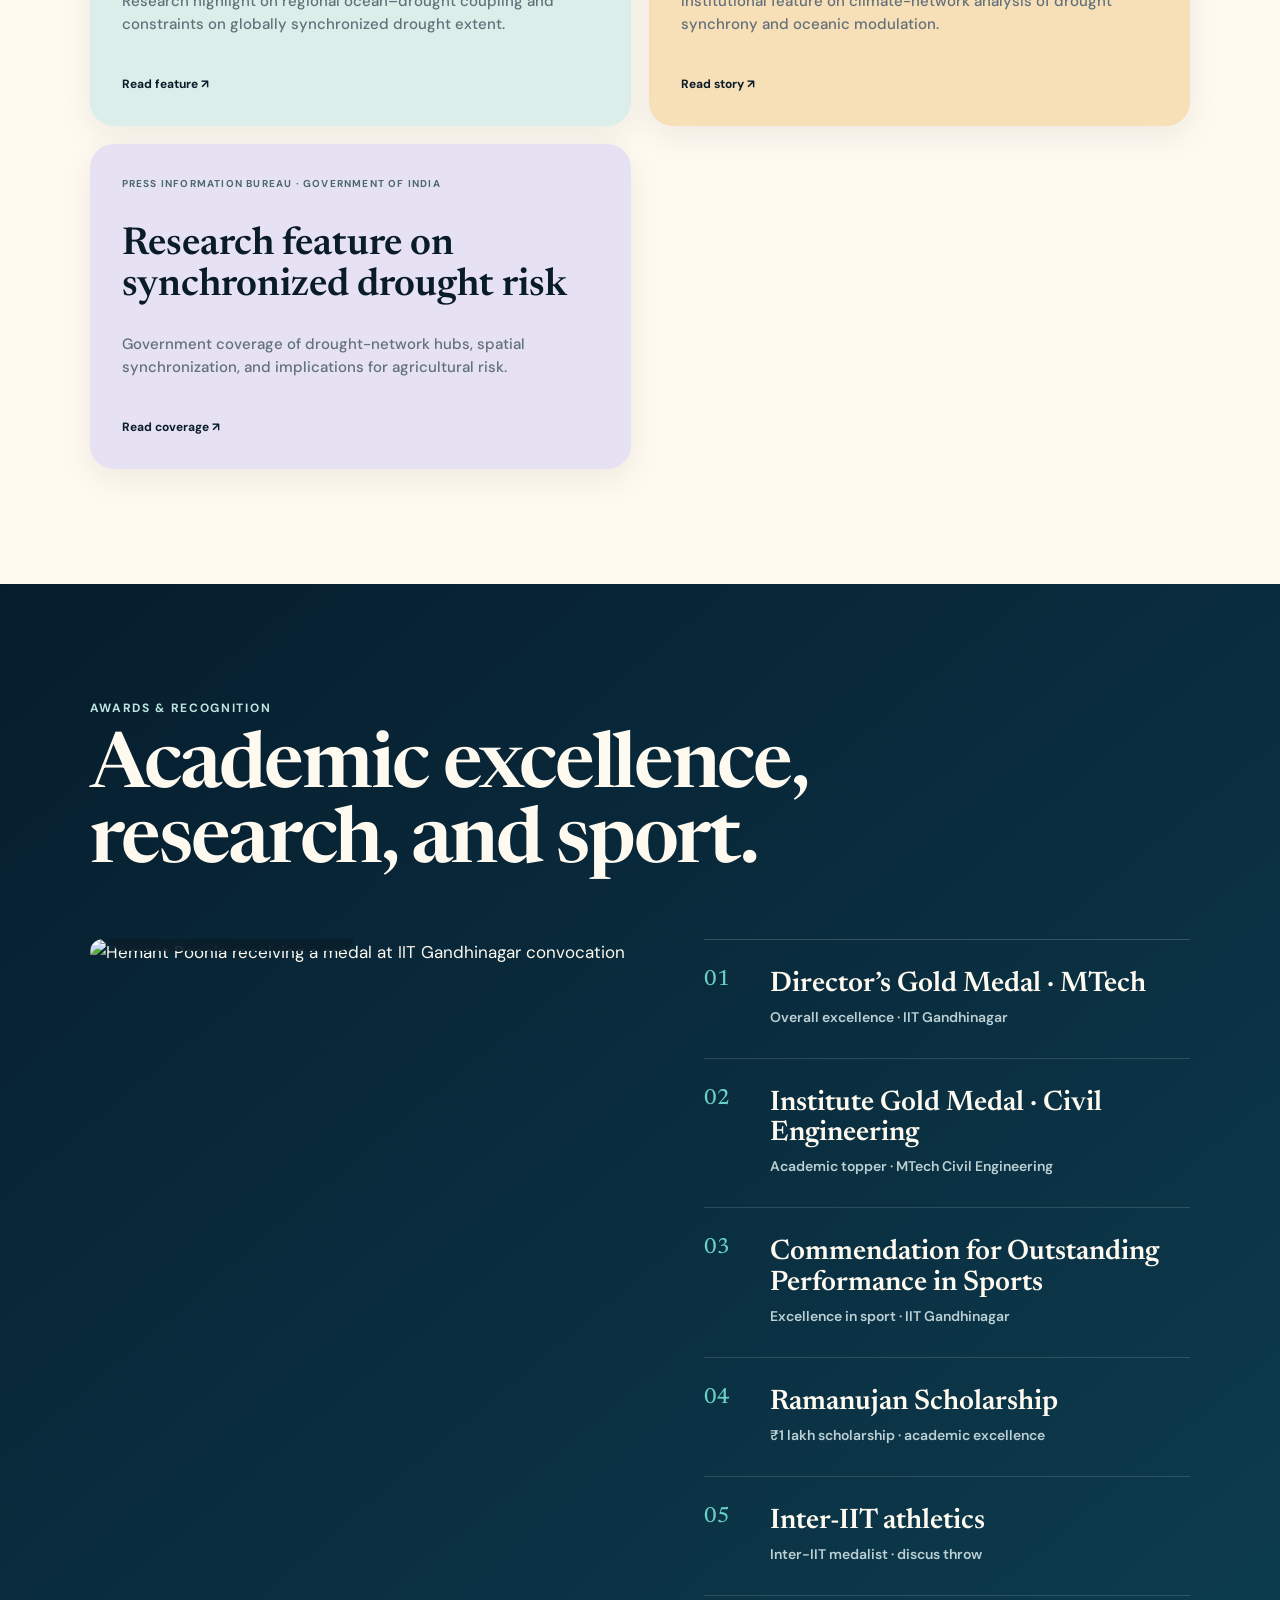
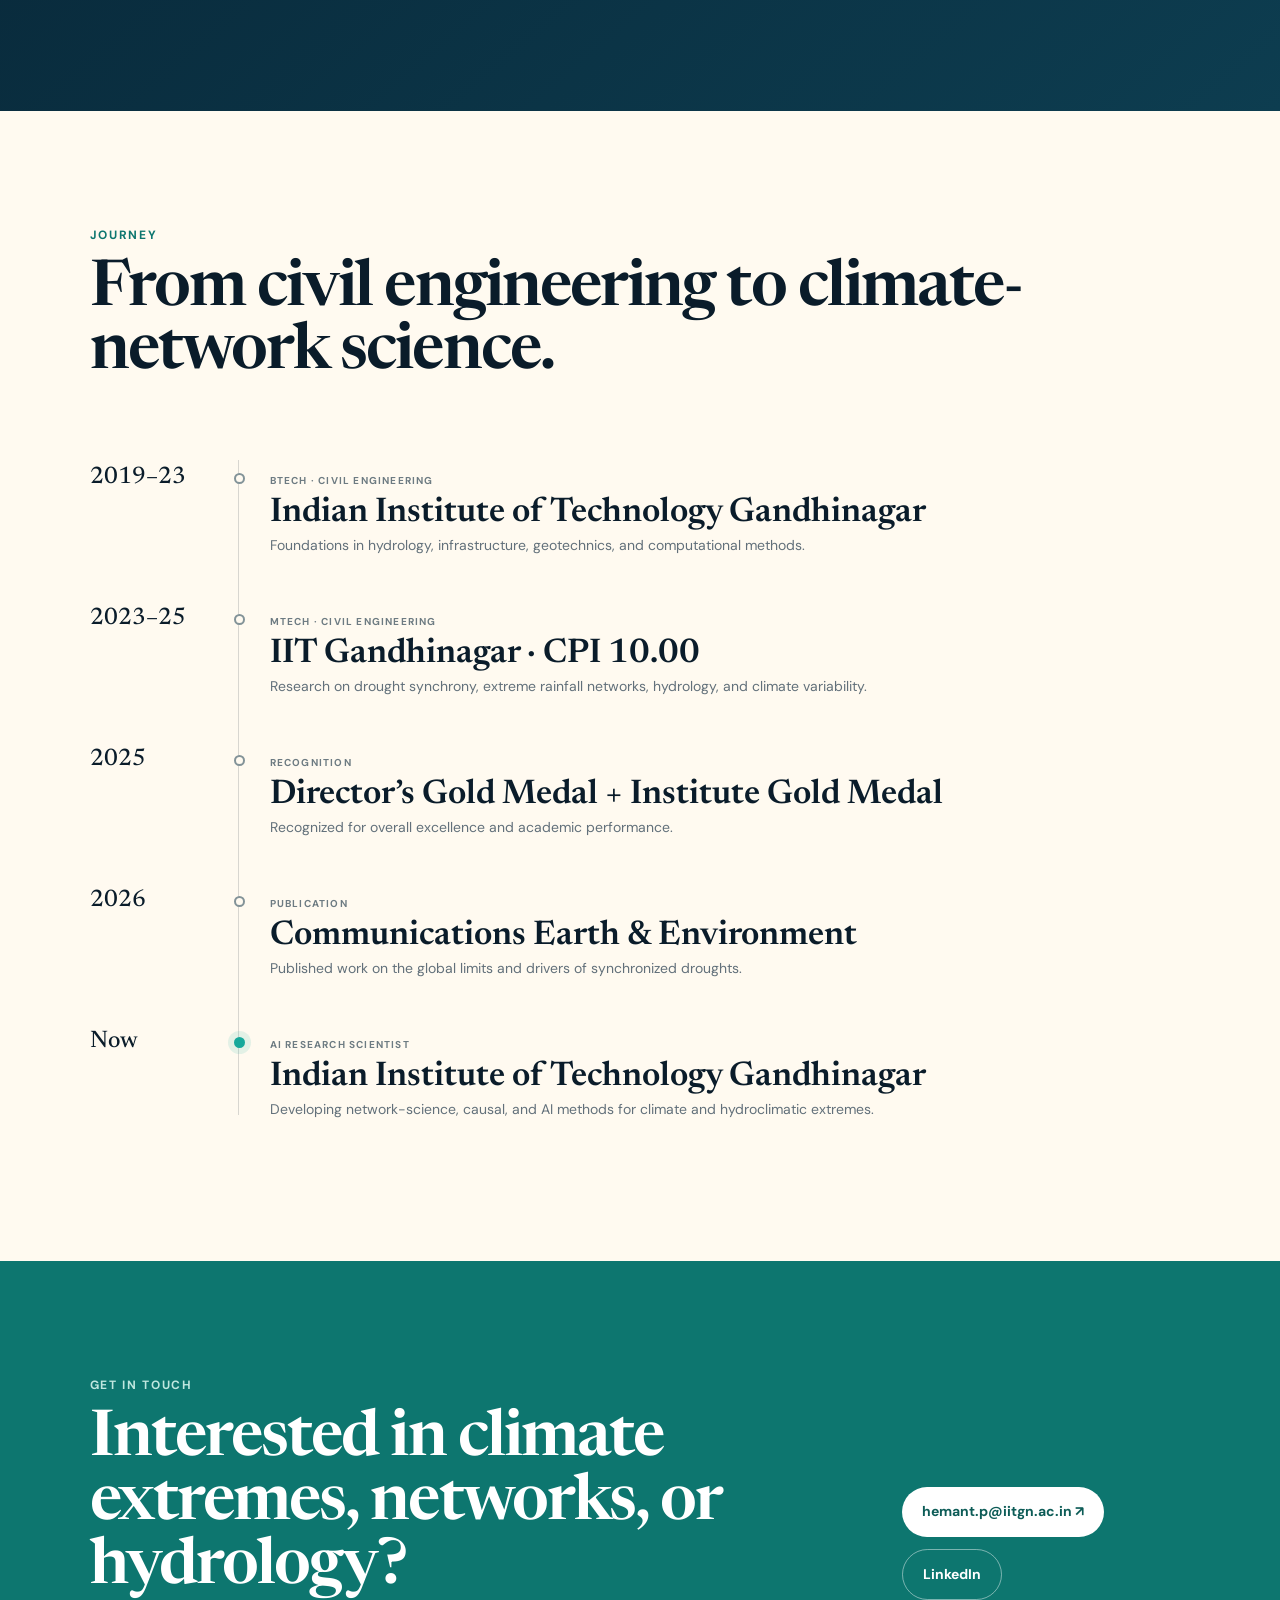
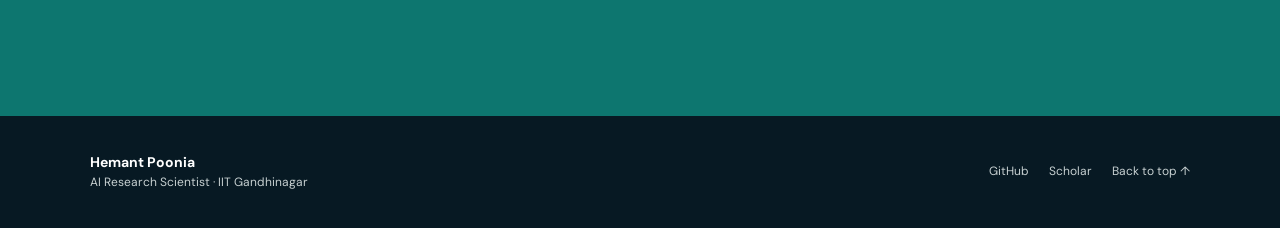
==== commit 0205e7c8: "Refine scientific research wording and remove unrelated news coverage" ====
--- a/index.html
+++ b/index.html
@@ -96,10 +96,10 @@
       </div>
 
       <div class="research-grid">
-        <article class="research-card reveal"><span class="card-index">01</span><h3>Climate networks &amp; synchronization</h3><p>How climate extremes synchronize, propagate, and form hubs across the globe.</p><div class="tag-row"><span>Event synchronization</span><span>Network science</span></div></article>
-        <article class="research-card reveal delay-1"><span class="card-index">02</span><h3>Hydroclimatic extremes</h3><p>Drought, extreme rainfall, compound events, and flood risk.</p><div class="tag-row"><span>Drought</span><span>Rainfall extremes</span></div></article>
-        <article class="research-card reveal"><span class="card-index">03</span><h3>Climate variability &amp; causality</h3><p>What remains robust — and what disappears — across internal climate variability.</p><div class="tag-row"><span>ICV</span><span>PCMCI+</span></div></article>
-        <article class="research-card reveal delay-1"><span class="card-index">04</span><h3>Hydrology &amp; risk modelling</h3><p>Hydrologic models, flood inundation, remote sensing, and AI for water risk.</p><div class="tag-row"><span>HEC-RAS</span><span>SWAT</span><span>ML</span></div></article>
+        <article class="research-card reveal"><span class="card-index">01</span><h3>Climate networks &amp; synchronization</h3><p>Spatiotemporal synchronization, source–sink structure, and risk propagation across interconnected climate systems.</p><div class="tag-row"><span>Event synchronization</span><span>Source–sink networks</span></div></article>
+        <article class="research-card reveal delay-1"><span class="card-index">02</span><h3>Hydroclimatic extremes</h3><p>Drought, extreme rainfall, compound-event risk, and spatial dependence across hydroclimatic systems.</p><div class="tag-row"><span>Compound extremes</span><span>Risk dependence</span></div></article>
+        <article class="research-card reveal"><span class="card-index">03</span><h3>Causal graph discovery &amp; climate variability</h3><p>Causal graph discovery from climate time series, with emphasis on internal variability and robust teleconnections.</p><div class="tag-row"><span>PCMCI+</span><span>Time-series causality</span></div></article>
+        <article class="research-card reveal delay-1"><span class="card-index">04</span><h3>Hydrology &amp; risk modelling</h3><p>Physics-based and data-driven modelling of streamflow, flood inundation, and infrastructure risk.</p><div class="tag-row"><span>HEC-RAS</span><span>Hydrologic modelling</span><span>AI</span></div></article>
       </div>
     </section>
 
@@ -133,10 +133,9 @@
     <section class="news section-pad" id="news">
       <div class="section-head reveal"><div><div class="section-kicker">Research in the news</div><h2>Coverage &amp; features</h2></div></div>
       <div class="news-grid">
-        <a class="news-card feature reveal" href="https://www.nature.com/articles/d44151-026-00004-0" target="_blank" rel="noopener"><span class="news-source">Nature India · Research Highlight</span><h3>“Why the world’s droughts don’t all strike together”</h3><p>A research highlight on how ocean-driven rainfall variability can constrain global drought synchrony.</p><span class="news-open">Read feature ↗</span></a>
-        <a class="news-card reveal delay-1" href="https://news.iitgn.ac.in/why-the-planet-doesnt-dry-out-together-scientists-solve-a-global-climate-puzzle/" target="_blank" rel="noopener"><span class="news-source">IIT Gandhinagar</span><h3>Why the Planet Doesn’t Dry Out Together</h3><p>IITGN research story on drought networks, food-system risk, and ocean temperature patterns.</p><span class="news-open">Read story ↗</span></a>
-        <a class="news-card reveal" href="https://www.pib.gov.in/PressReleasePage.aspx?PRID=2231934&lang=2&reg=48" target="_blank" rel="noopener"><span class="news-source">Press Information Bureau · Government of India</span><h3>Research feature on synchronized drought risk</h3><p>Government feature describing the study, drought hubs, and implications for agricultural resilience.</p><span class="news-open">Read coverage ↗</span></a>
-        <a class="news-card reveal delay-1" href="https://coe.northeastern.edu/news/how-regional-climate-patterns-prevent-large-scale-global-droughts/" target="_blank" rel="noopener"><span class="news-source">Northeastern University</span><h3>How Regional Climate Patterns Prevent Large-Scale Global Droughts</h3><p>College of Engineering coverage of the collaborative drought-synchrony research.</p><span class="news-open">Read coverage ↗</span></a>
+        <a class="news-card feature reveal" href="https://www.nature.com/articles/d44151-026-00004-0" target="_blank" rel="noopener"><span class="news-source">Nature India · Research Highlight</span><h3>“Why the world’s droughts don’t all strike together”</h3><p>Research highlight on regional ocean–drought coupling and constraints on globally synchronized drought extent.</p><span class="news-open">Read feature ↗</span></a>
+        <a class="news-card reveal delay-1" href="https://news.iitgn.ac.in/why-the-planet-doesnt-dry-out-together-scientists-solve-a-global-climate-puzzle/" target="_blank" rel="noopener"><span class="news-source">IIT Gandhinagar</span><h3>Why the Planet Doesn’t Dry Out Together</h3><p>Institutional feature on climate-network analysis of drought synchrony and oceanic modulation.</p><span class="news-open">Read story ↗</span></a>
+        <a class="news-card reveal" href="https://www.pib.gov.in/PressReleasePage.aspx?PRID=2231934&lang=2&reg=48" target="_blank" rel="noopener"><span class="news-source">Press Information Bureau · Government of India</span><h3>Research feature on synchronized drought risk</h3><p>Government coverage of drought-network hubs, spatial synchronization, and implications for agricultural risk.</p><span class="news-open">Read coverage ↗</span></a>
       </div>
     </section>
 
--- a/styles.css
+++ b/styles.css
@@ -230,3 +230,23 @@
 @media(max-width:520px){
   .gallery-side.sports-side img{height:auto;object-fit:contain}
 }
+
+
+/* Awards gallery simplified to one reliable main image */
+.award-gallery{
+  display:block !important;
+}
+.award-gallery .gallery-main{
+  width:100%;
+  margin:0;
+  border-radius:24px;
+  overflow:hidden;
+}
+.award-gallery .gallery-main img{
+  width:100%;
+  height:auto;
+  min-height:0 !important;
+  max-height:none;
+  object-fit:cover;
+  object-position:center;
+}
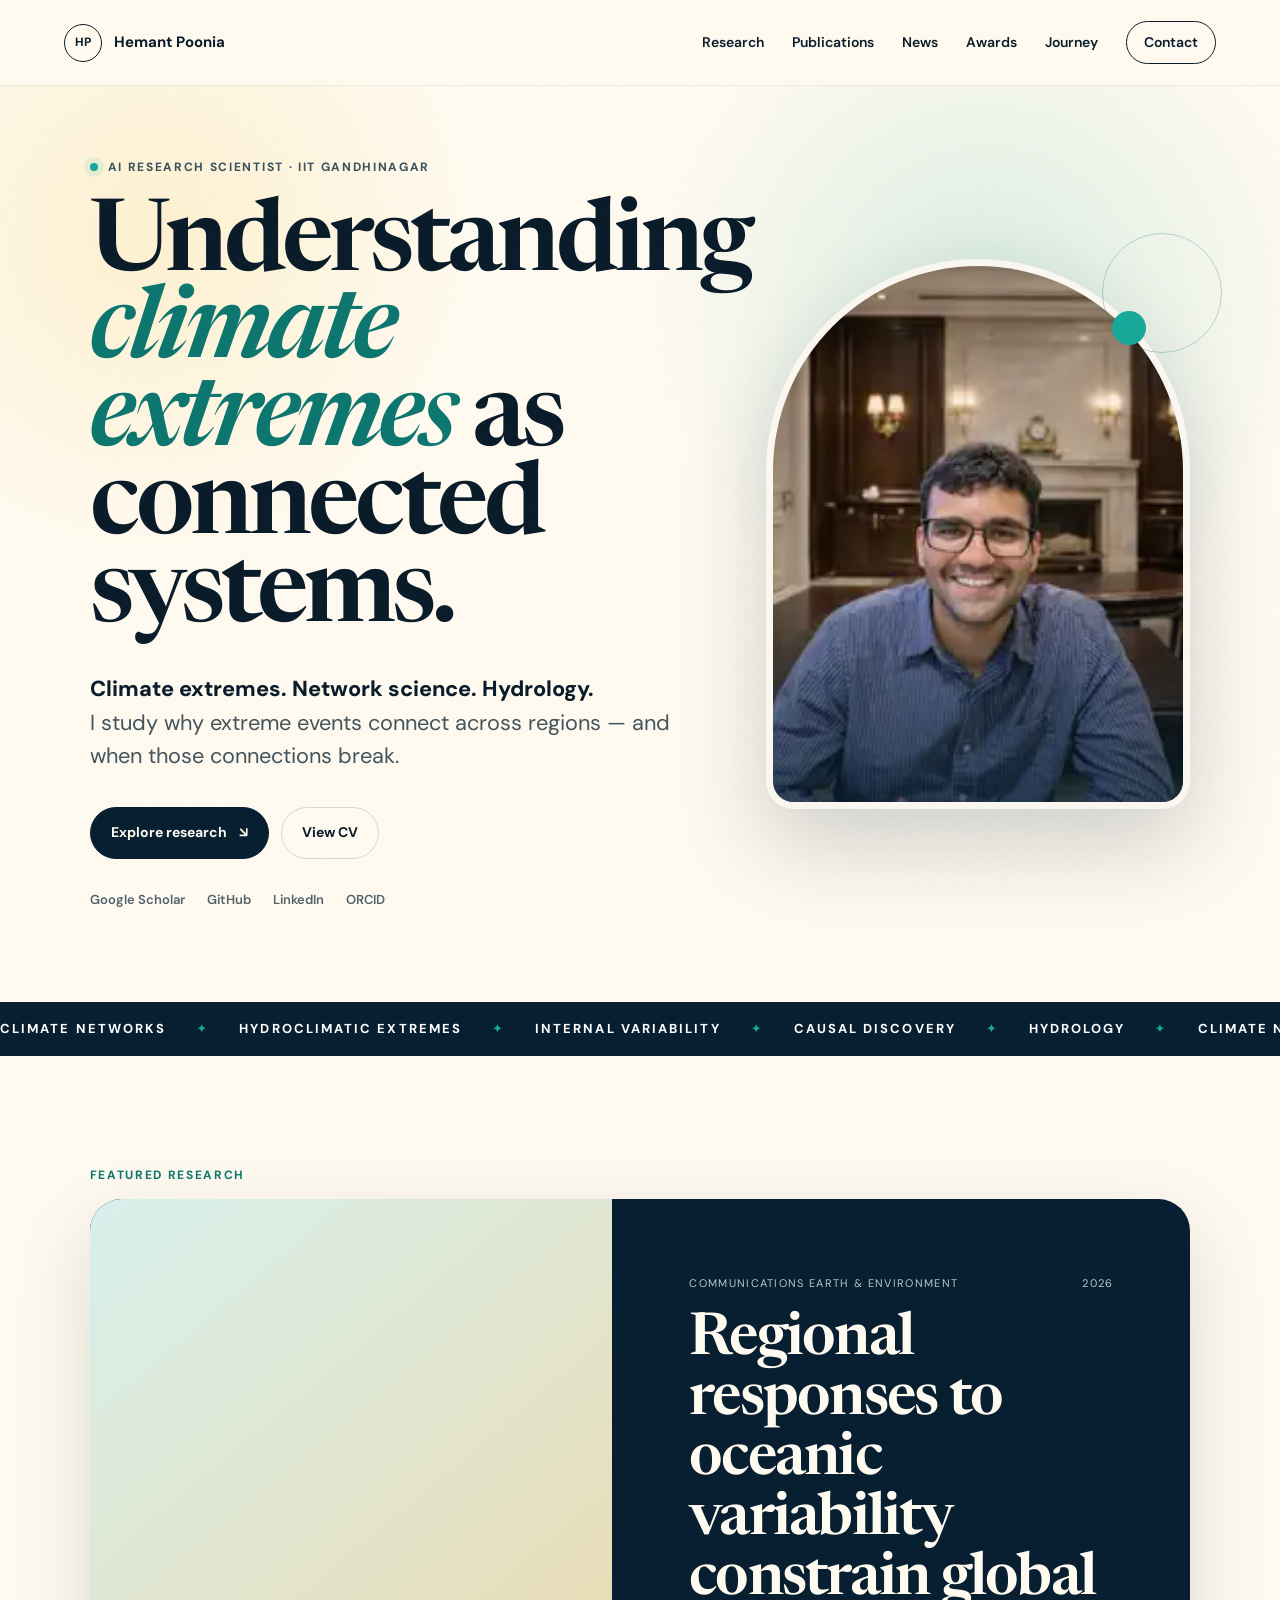
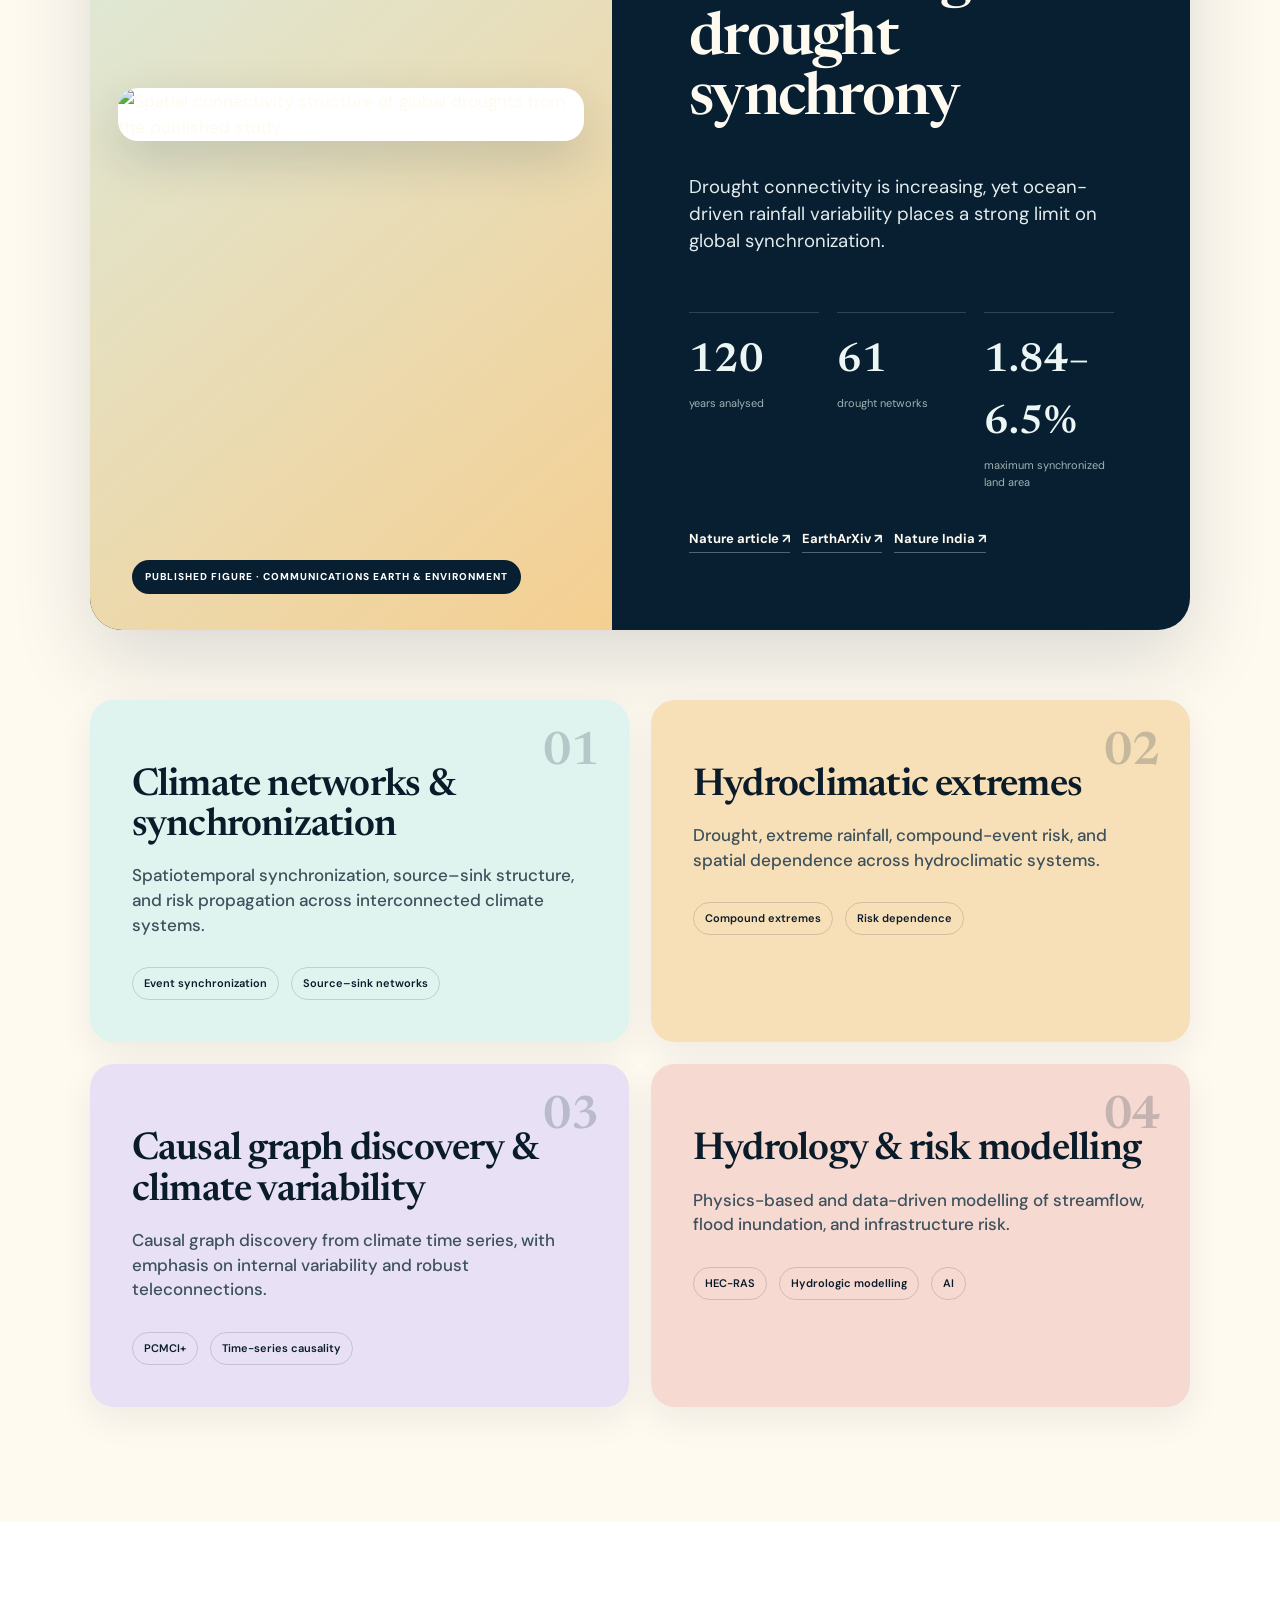
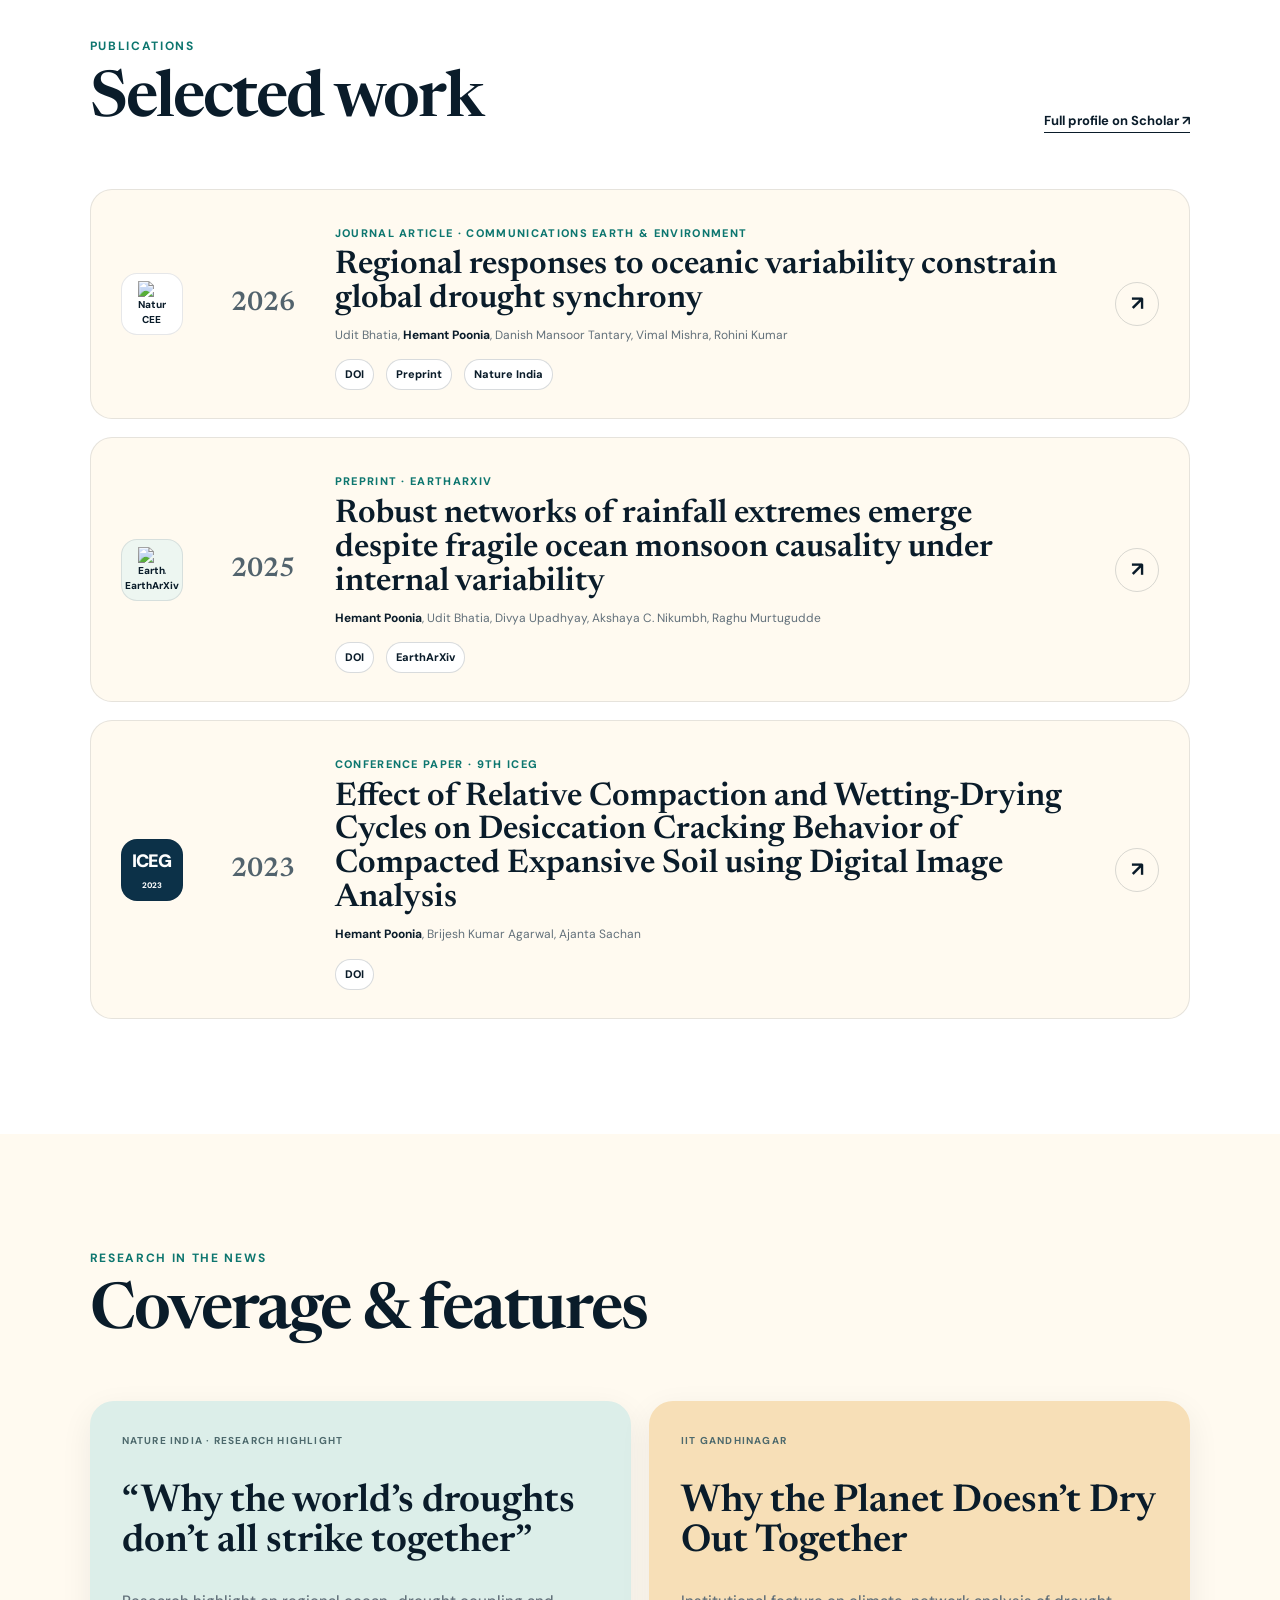
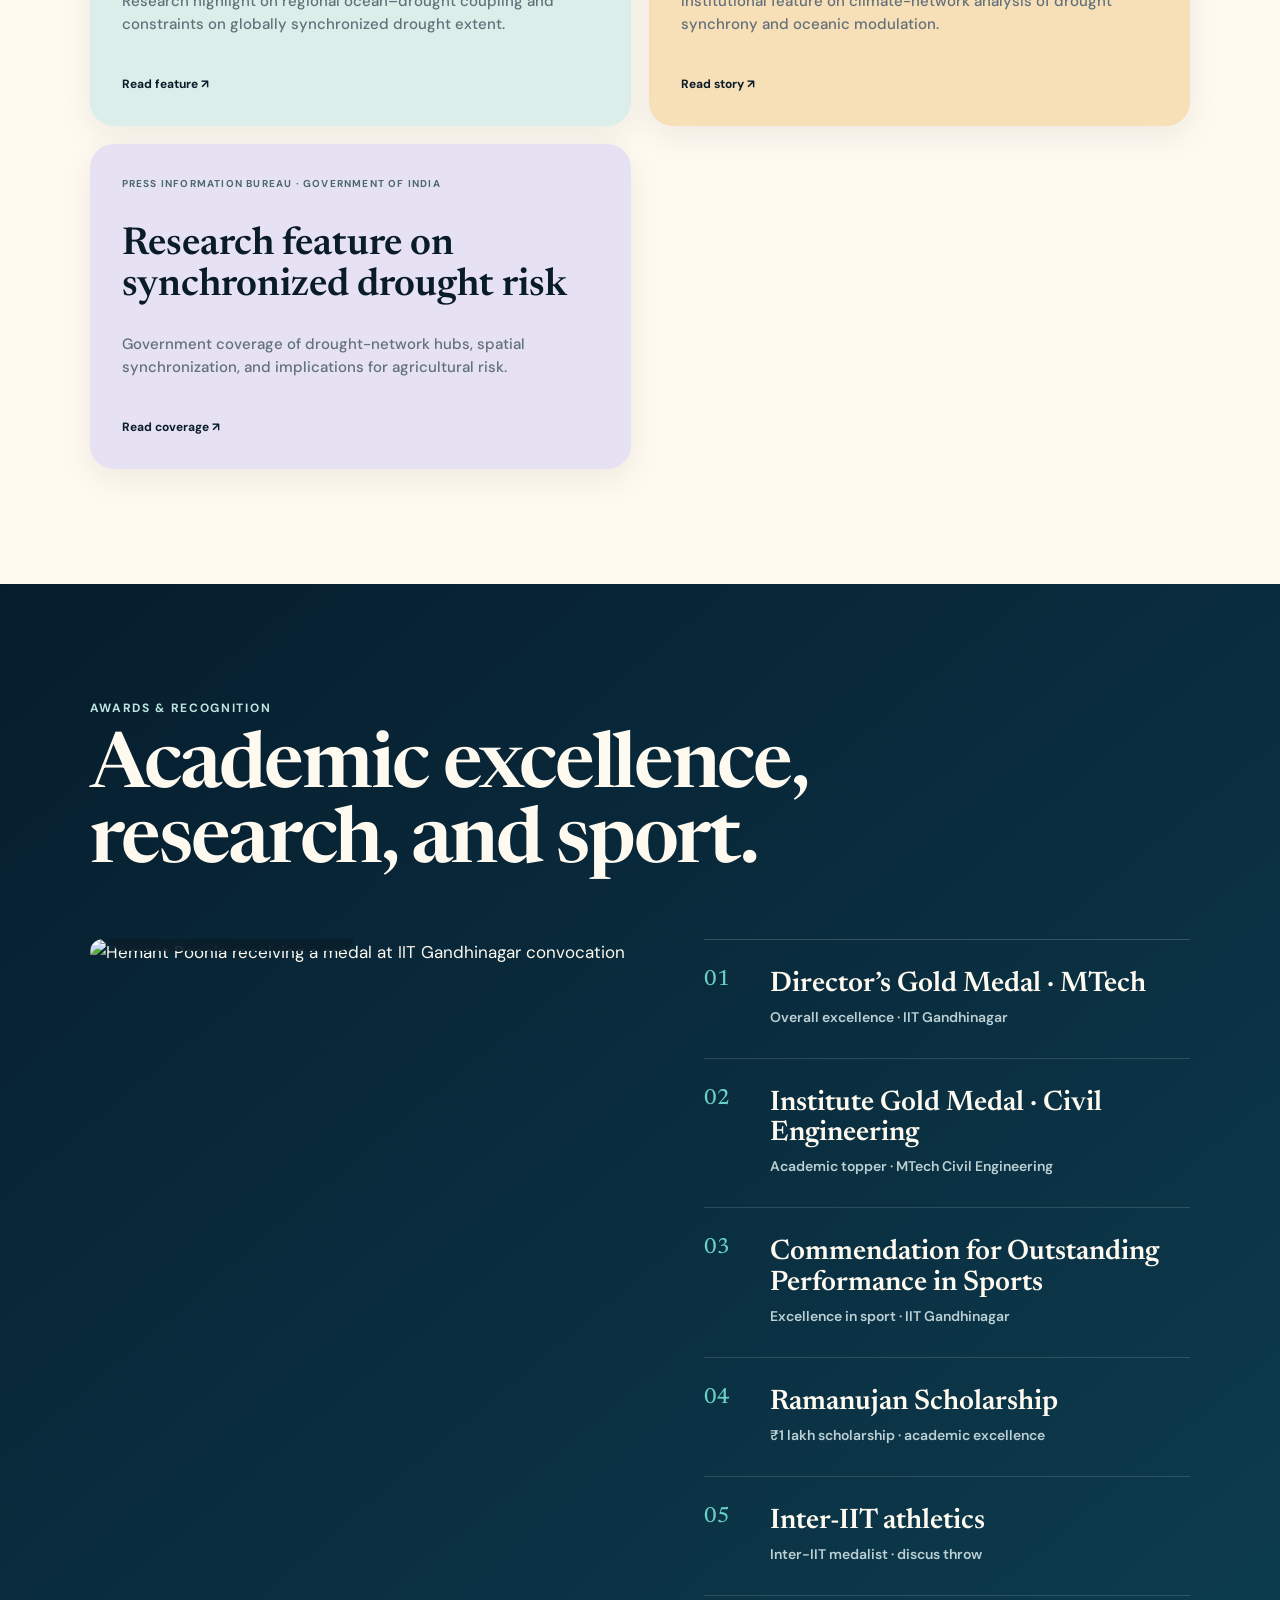
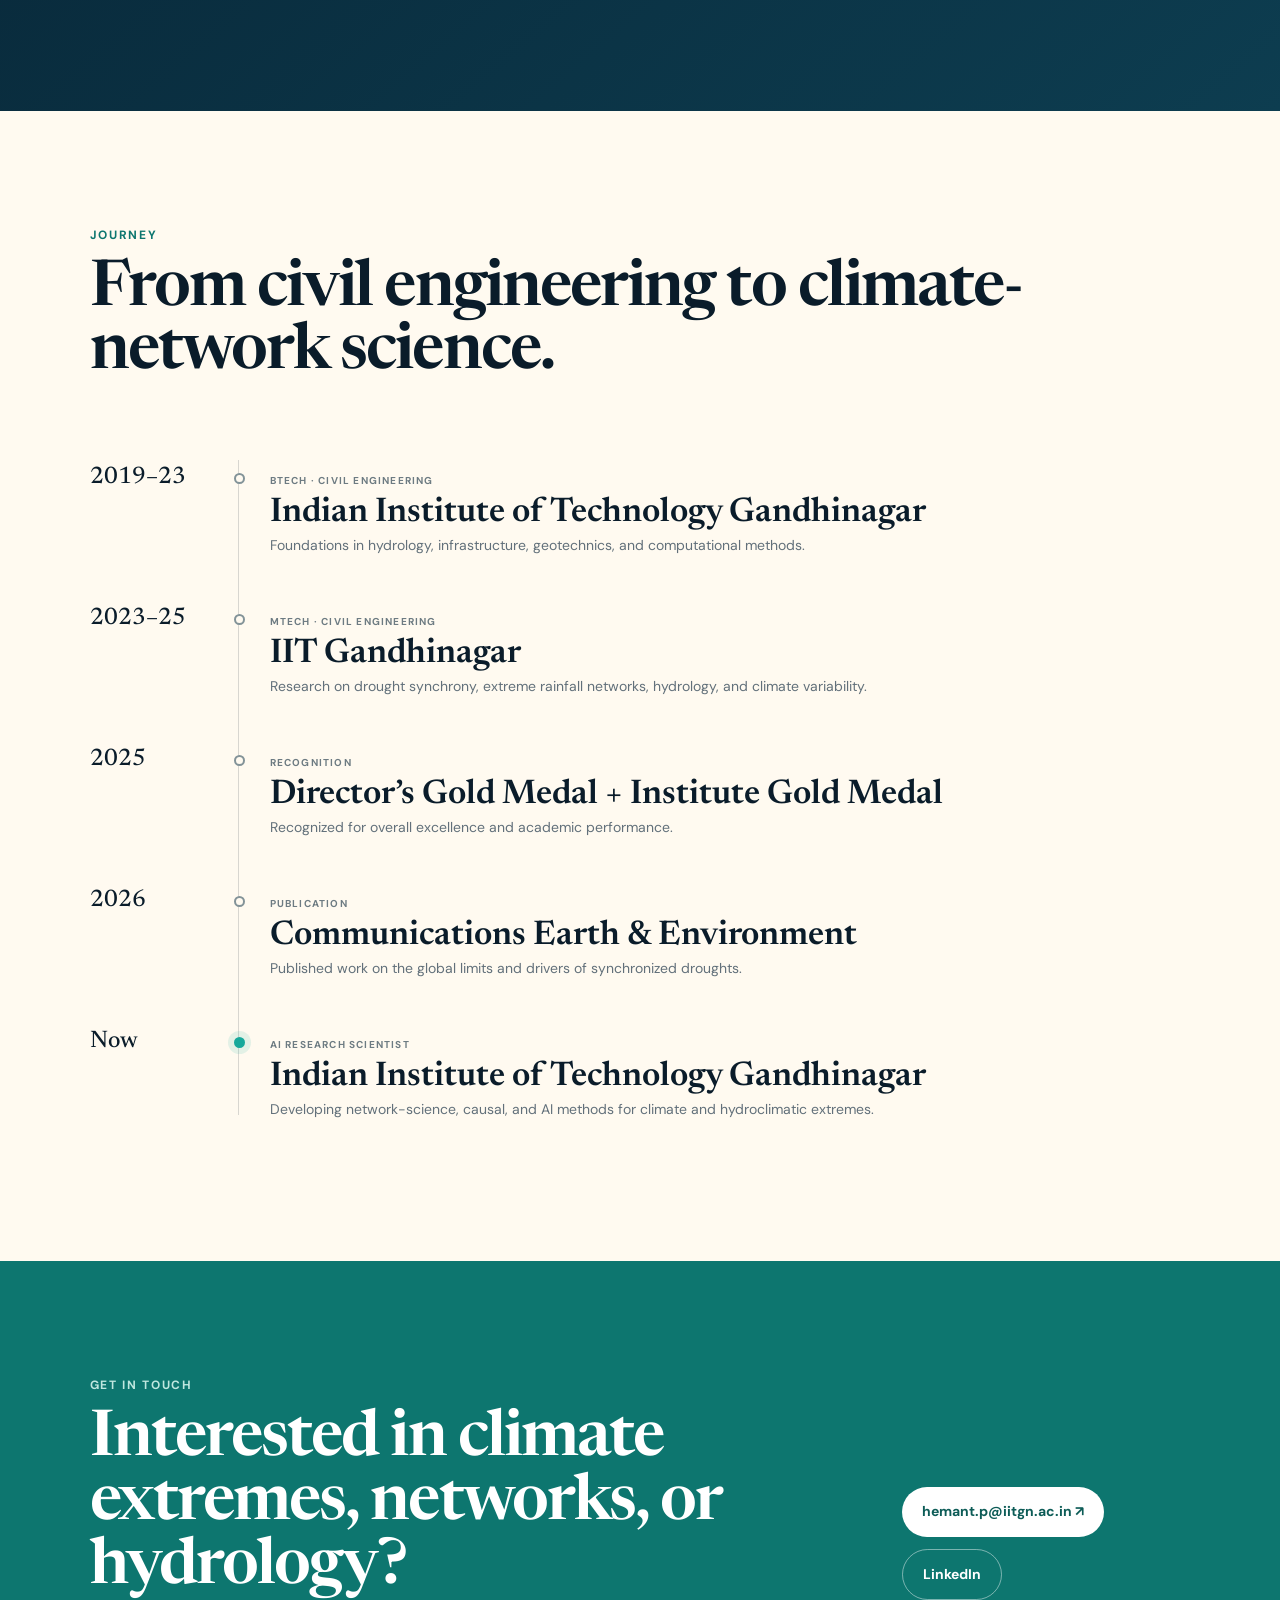
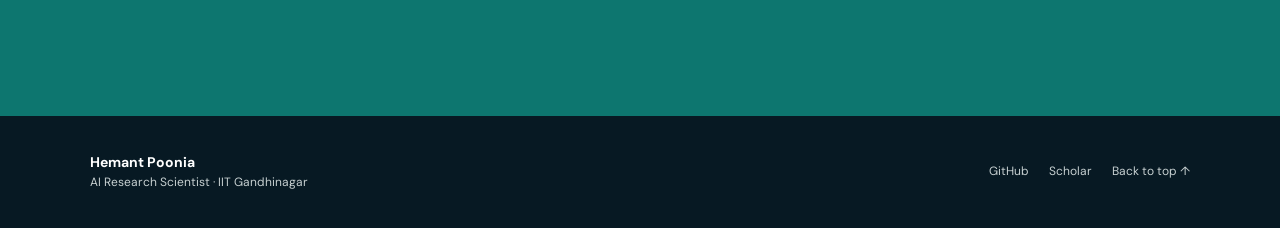
==== commit 75031ec7: "Remove CPI from academic journey" ====
--- a/index.html
+++ b/index.html
@@ -159,7 +159,7 @@
       <div class="section-head reveal"><div><div class="section-kicker">Journey</div><h2>From civil engineering to climate-network science.</h2></div></div>
       <div class="timeline">
         <article class="timeline-item reveal"><div class="time-year">2019–23</div><div class="time-dot"></div><div><span class="time-label">BTech · Civil Engineering</span><h3>Indian Institute of Technology Gandhinagar</h3><p>Foundations in hydrology, infrastructure, geotechnics, and computational methods.</p></div></article>
-        <article class="timeline-item reveal"><div class="time-year">2023–25</div><div class="time-dot"></div><div><span class="time-label">MTech · Civil Engineering</span><h3>IIT Gandhinagar · CPI 10.00</h3><p>Research on drought synchrony, extreme rainfall networks, hydrology, and climate variability.</p></div></article>
+        <article class="timeline-item reveal"><div class="time-year">2023–25</div><div class="time-dot"></div><div><span class="time-label">MTech · Civil Engineering</span><h3>IIT Gandhinagar</h3><p>Research on drought synchrony, extreme rainfall networks, hydrology, and climate variability.</p></div></article>
         <article class="timeline-item reveal"><div class="time-year">2025</div><div class="time-dot"></div><div><span class="time-label">Recognition</span><h3>Director’s Gold Medal + Institute Gold Medal</h3><p>Recognized for overall excellence and academic performance.</p></div></article>
         <article class="timeline-item reveal"><div class="time-year">2026</div><div class="time-dot"></div><div><span class="time-label">Publication</span><h3>Communications Earth &amp; Environment</h3><p>Published work on the global limits and drivers of synchronized droughts.</p></div></article>
         <article class="timeline-item reveal"><div class="time-year">Now</div><div class="time-dot active"></div><div><span class="time-label">AI Research Scientist</span><h3>Indian Institute of Technology Gandhinagar</h3><p>Developing network-science, causal, and AI methods for climate and hydroclimatic extremes.</p></div></article>
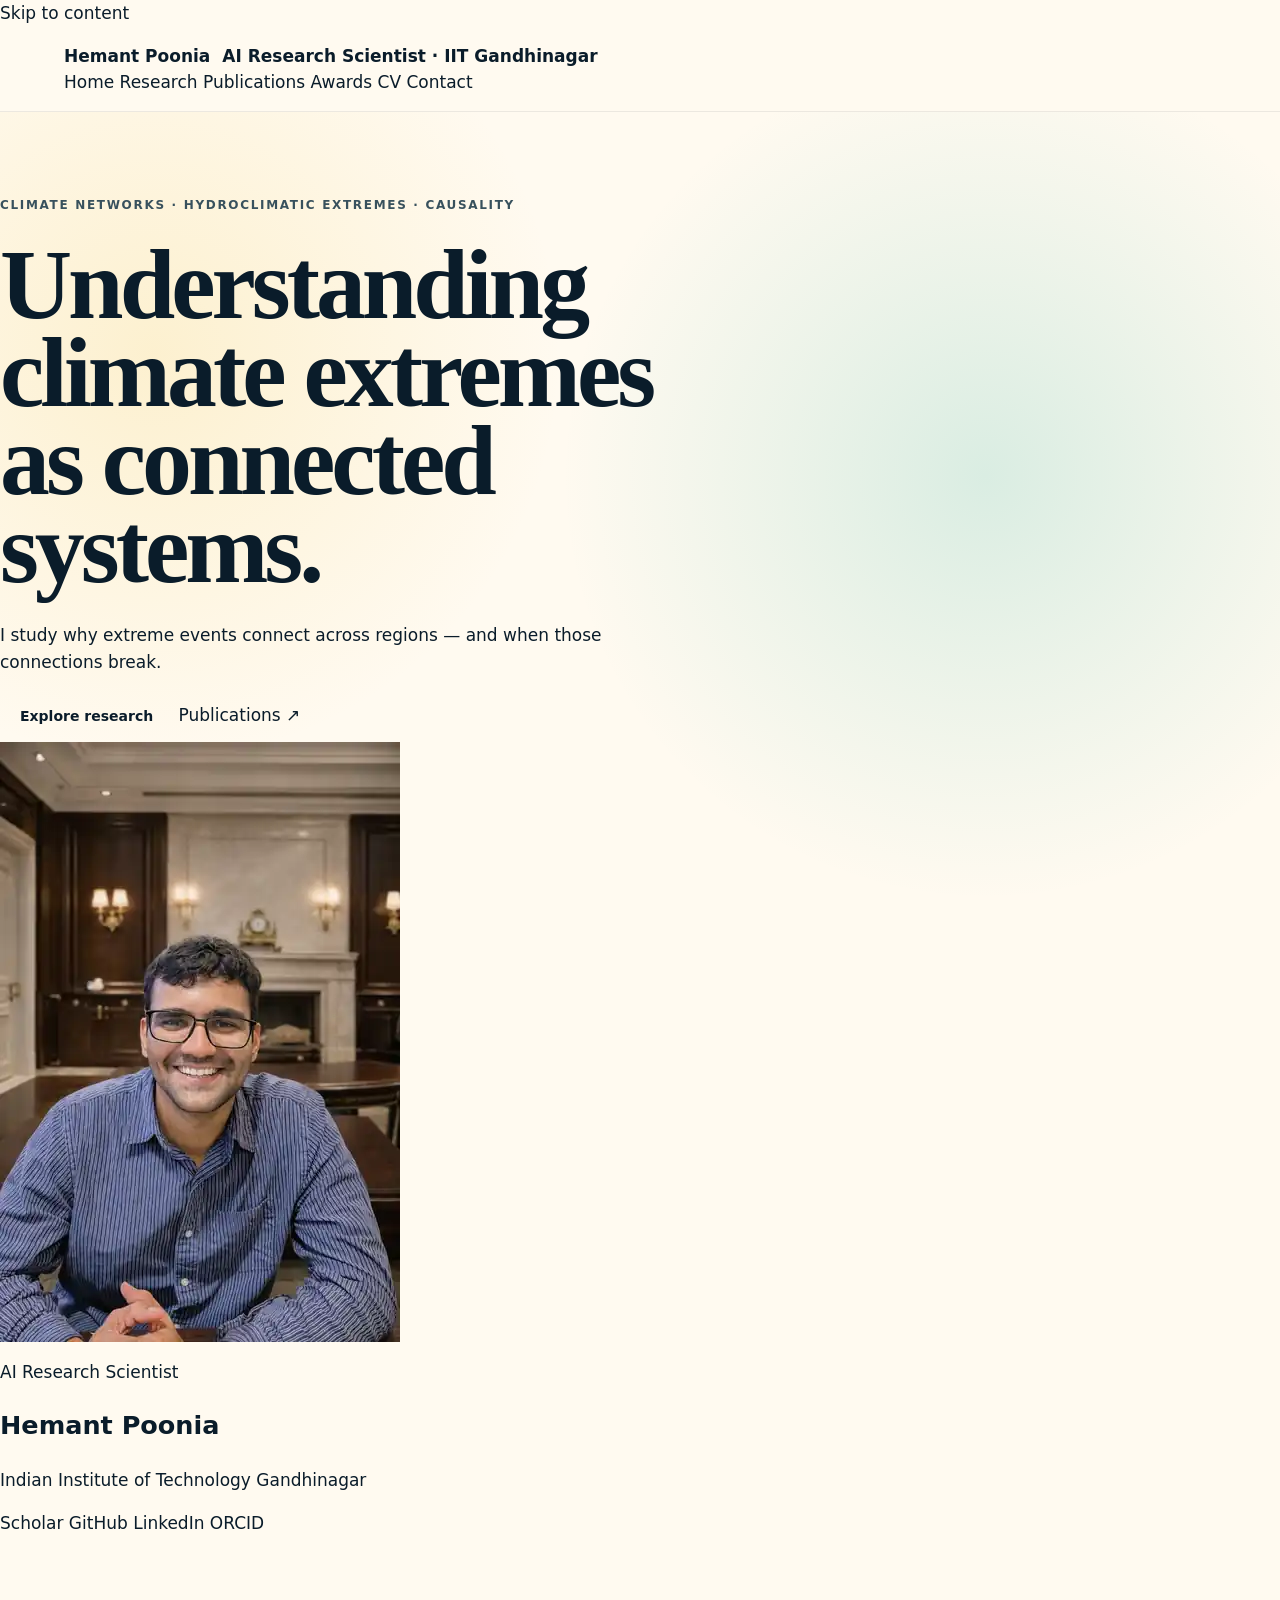
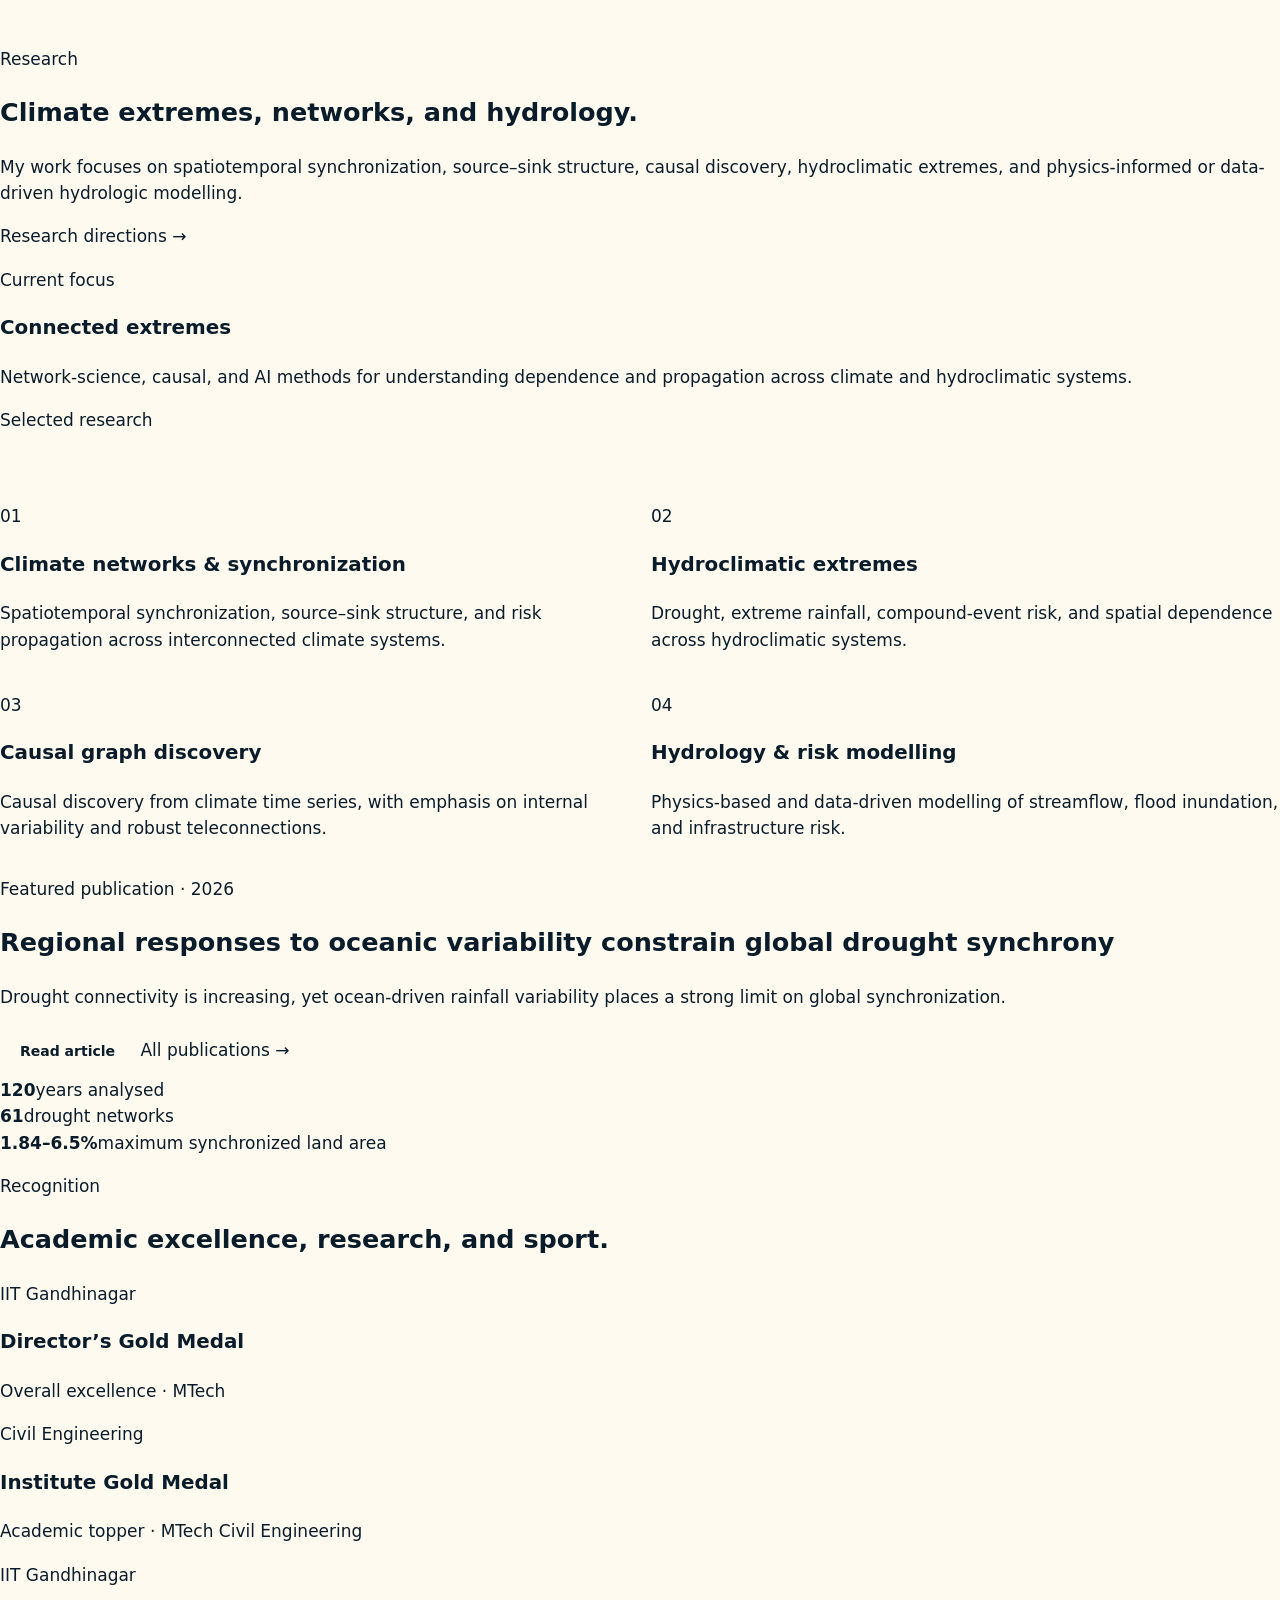
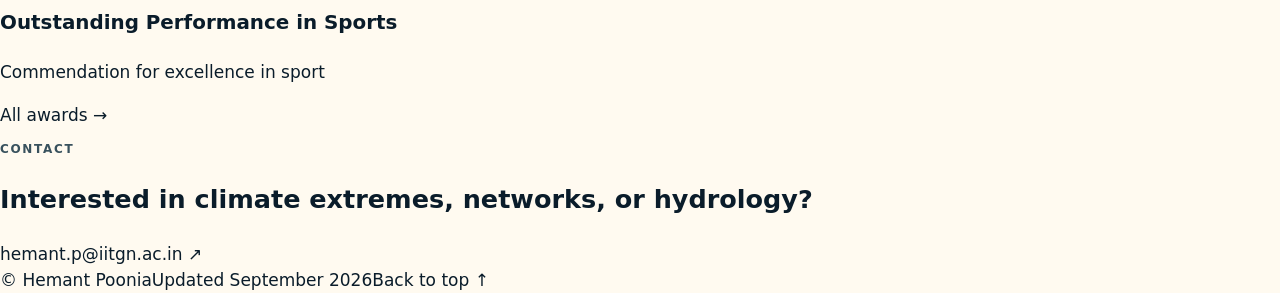
==== commit aa04cde9: "Make Ashish-style index.html the main site" ====
--- a/index.html
+++ b/index.html
@@ -1,183 +1,129 @@
 <!doctype html>
 <html lang="en">
 <head>
-  <meta charset="utf-8" />
-  <meta name="viewport" content="width=device-width, initial-scale=1" />
-  <meta name="description" content="Hemant Poonia is an AI Research Scientist at IIT Gandhinagar working on climate extremes, complex networks, hydrology, and climate variability." />
-  <meta name="author" content="Hemant Poonia" />
-  <meta property="og:title" content="Hemant Poonia — AI Research Scientist" />
-  <meta property="og:description" content="Research in climate extremes, network science, hydrology, and climate variability." />
-  <meta property="og:type" content="website" />
-  <meta property="og:image" content="[data-uri]" />
-  <meta name="theme-color" content="#0b2436" />
-  <title>Hemant Poonia — AI Research Scientist</title>
-  <link rel="icon" href="assets/favicon.svg" type="image/svg+xml" />
-  <link rel="preconnect" href="https://fonts.googleapis.com">
-  <link rel="preconnect" href="https://fonts.gstatic.com" crossorigin>
-  <link href="https://fonts.googleapis.com/css2?family=DM+Sans:wght@400;500;600;700&family=Newsreader:opsz,wght@6..72,500;6..72,600&display=swap" rel="stylesheet">
-  <link rel="stylesheet" href="styles.css" />
+  <meta charset="utf-8">
+  <meta name="viewport" content="width=device-width,initial-scale=1">
+  <meta name="description" content="Hemant Poonia — AI Research Scientist at IIT Gandhinagar working on climate extremes, complex networks, hydrology, and climate variability.">
+  <title>Hemant Poonia | AI Research Scientist</title>
+  <link rel="icon" href="assets/favicon.svg">
+  <link rel="stylesheet" href="styles.css">
 </head>
-<body>
-  <div class="noise" aria-hidden="true"></div>
-  <header class="site-header" id="top">
-    <a class="brand" href="#top" aria-label="Hemant Poonia home"><span class="brand-mark">HP</span><span class="brand-name">Hemant Poonia</span></a>
-    <button class="menu-toggle" aria-label="Open navigation" aria-expanded="false">Menu</button>
-    <nav class="site-nav" aria-label="Primary navigation">
-      <a href="#research">Research</a>
-      <a href="#publications">Publications</a>
-      <a href="#news">News</a>
-      <a href="#awards">Awards</a>
-      <a href="#journey">Journey</a>
-      <a class="nav-cta" href="mailto:hemant.p@iitgn.ac.in">Contact</a>
+<body id="top">
+<a class="skip" href="#main">Skip to content</a>
+<header class="site-header">
+  <div class="wrap header-inner">
+    <a class="brand" href="index.html">Hemant Poonia<span>AI Research Scientist · IIT Gandhinagar</span></a>
+    <nav aria-label="Primary">
+      <a aria-current="page" href="index.html">Home</a>
+      <a href="research.html">Research</a>
+      <a href="publications.html">Publications</a>
+      <a href="awards.html">Awards</a>
+      <a href="cv.html">CV</a>
+      <a href="contact.html">Contact</a>
     </nav>
-  </header>
+  </div>
+</header>
 
-  <main>
-    <section class="hero section-pad">
-      <div class="hero-copy reveal">
-        <div class="eyebrow"><span class="pulse"></span> AI Research Scientist · IIT Gandhinagar</div>
-        <h1>Understanding <em>climate extremes</em> as connected systems.</h1>
-        <p class="hero-lede"><strong>Climate extremes. Network science. Hydrology.</strong><br>I study why extreme events connect across regions — and when those connections break.</p>
-        <div class="hero-actions">
-          <a class="button primary" href="#research">Explore research <span>↘</span></a>
-          <a class="button ghost" href="cv.html" target="_blank" rel="noopener">View CV</a>
-        </div>
-        <div class="social-row" aria-label="Profiles">
-          <a href="https://scholar.google.com/citations?user=z1zaOEsAAAAJ&hl=en" target="_blank" rel="noopener">Google Scholar</a>
-          <a href="https://github.com/Drought-JohnDoe" target="_blank" rel="noopener">GitHub</a>
-          <a href="https://www.linkedin.com/in/hemant-poonia/" target="_blank" rel="noopener">LinkedIn</a>
-          <a href="https://orcid.org/0009-0003-3613-9784" target="_blank" rel="noopener">ORCID</a>
+<main id="main">
+  <section class="hero">
+    <div class="wrap hero-layout">
+      <div class="hero-copy">
+        <p class="eyebrow">Climate networks · hydroclimatic extremes · causality</p>
+        <h1>Understanding climate extremes as connected systems.</h1>
+        <p class="hero-intro">I study why extreme events connect across regions — and when those connections break.</p>
+        <div class="actions">
+          <a class="button light" href="research.html">Explore research</a>
+          <a class="hero-link" href="publications.html">Publications ↗</a>
         </div>
       </div>
-
-      <div class="portrait-wrap reveal delay-1">
-        <div class="portrait-frame">
-          <img src="[data-uri]" alt="Portrait of Hemant Poonia" />
-          <div class="portrait-gradient"></div>
-          <div class="portrait-note">
-            <span>Current focus</span>
-            <strong>Climate networks · extremes · causality</strong>
+      <aside class="profile-card" aria-label="Profile">
+        <img class="profile-photo" src="[data-uri]" alt="Hemant Poonia">
+        <div class="profile-copy">
+          <p class="meta">AI Research Scientist</p>
+          <h2>Hemant Poonia</h2>
+          <p>Indian Institute of Technology Gandhinagar</p>
+          <div class="profile-links">
+            <a href="https://scholar.google.com/citations?user=z1zaOEsAAAAJ&hl=en" target="_blank" rel="noopener">Scholar</a>
+            <a href="https://github.com/Drought-JohnDoe" target="_blank" rel="noopener">GitHub</a>
+            <a href="https://www.linkedin.com/in/hemant-poonia/" target="_blank" rel="noopener">LinkedIn</a>
+            <a href="https://orcid.org/0009-0003-3613-9784" target="_blank" rel="noopener">ORCID</a>
           </div>
         </div>
-        <div class="orbit orbit-one"></div>
-        <div class="orbit orbit-two"></div>
+      </aside>
+    </div>
+  </section>
+
+  <section class="section">
+    <div class="wrap about-grid">
+      <div>
+        <p class="kicker">Research</p>
+        <h2>Climate extremes, networks, and hydrology.</h2>
+        <p class="intro">My work focuses on spatiotemporal synchronization, source–sink structure, causal discovery, hydroclimatic extremes, and physics-informed or data-driven hydrologic modelling.</p>
+        <a class="text-link" href="research.html">Research directions →</a>
       </div>
-    </section>
+      <aside class="academic-note">
+        <p class="kicker">Current focus</p>
+        <h3>Connected extremes</h3>
+        <p>Network-science, causal, and AI methods for understanding dependence and propagation across climate and hydroclimatic systems.</p>
+      </aside>
+    </div>
+  </section>
 
-    <div class="ticker" aria-hidden="true">
-      <div class="ticker-track">
-        <span>CLIMATE NETWORKS</span><i>✦</i><span>HYDROCLIMATIC EXTREMES</span><i>✦</i><span>INTERNAL VARIABILITY</span><i>✦</i><span>CAUSAL DISCOVERY</span><i>✦</i><span>HYDROLOGY</span><i>✦</i>
-        <span>CLIMATE NETWORKS</span><i>✦</i><span>HYDROCLIMATIC EXTREMES</span><i>✦</i><span>INTERNAL VARIABILITY</span><i>✦</i><span>CAUSAL DISCOVERY</span><i>✦</i><span>HYDROLOGY</span><i>✦</i>
+  <section class="section soft">
+    <div class="wrap">
+      <p class="kicker">Selected research</p>
+      <div class="research-grid">
+        <article><span>01</span><h3>Climate networks & synchronization</h3><p>Spatiotemporal synchronization, source–sink structure, and risk propagation across interconnected climate systems.</p></article>
+        <article><span>02</span><h3>Hydroclimatic extremes</h3><p>Drought, extreme rainfall, compound-event risk, and spatial dependence across hydroclimatic systems.</p></article>
+        <article><span>03</span><h3>Causal graph discovery</h3><p>Causal discovery from climate time series, with emphasis on internal variability and robust teleconnections.</p></article>
+        <article><span>04</span><h3>Hydrology & risk modelling</h3><p>Physics-based and data-driven modelling of streamflow, flood inundation, and infrastructure risk.</p></article>
       </div>
     </div>
+  </section>
 
-    <section class="featured section-pad" id="research">
-      <div class="section-kicker reveal">Featured research</div>
-      <div class="featured-card reveal">
-        <div class="featured-visual paper-figure">
-  <img src="https://media.springernature.com/lw685/springer-static/image/art%3A10.1038%2Fs43247-025-03111-5/MediaObjects/43247_2025_3111_Fig2_HTML.png" alt="Spatial connectivity structure of global droughts from the published study" />
-  <span class="figure-chip">Published figure · Communications Earth &amp; Environment</span>
-</div>
-<div class="featured-copy">
-          <div class="paper-meta"><span>Communications Earth &amp; Environment</span><span>2026</span></div>
-          <h2>Regional responses to oceanic variability constrain global drought synchrony</h2>
-          <p class="featured-short">Drought connectivity is increasing, yet ocean-driven rainfall variability places a strong limit on global synchronization.</p>
-          <div class="featured-stats">
-            <div><strong>120</strong><span>years analysed</span></div>
-            <div><strong>61</strong><span>drought networks</span></div>
-            <div><strong>1.84–6.5%</strong><span>maximum synchronized land area</span></div>
-          </div>
-          <div class="link-row">
-            <a href="https://www.nature.com/articles/s43247-025-03111-5" target="_blank" rel="noopener">Nature article ↗</a>
-            <a href="https://eartharxiv.org/repository/view/9633/" target="_blank" rel="noopener">EarthArXiv ↗</a>
-            <a href="https://www.nature.com/articles/d44151-026-00004-0" target="_blank" rel="noopener">Nature India ↗</a>
-          </div>
+  <section class="section">
+    <div class="wrap feature-grid">
+      <div>
+        <p class="kicker">Featured publication · 2026</p>
+        <h2 class="selected-title">Regional responses to oceanic variability constrain global drought synchrony</h2>
+        <p class="muted">Drought connectivity is increasing, yet ocean-driven rainfall variability places a strong limit on global synchronization.</p>
+        <div class="actions dark-actions">
+          <a class="button" href="https://www.nature.com/articles/s43247-025-03111-5" target="_blank" rel="noopener">Read article</a>
+          <a class="text-link" href="publications.html">All publications →</a>
         </div>
       </div>
+      <aside class="numbers">
+        <div><strong>120</strong><span>years analysed</span></div>
+        <div><strong>61</strong><span>drought networks</span></div>
+        <div><strong>1.84–6.5%</strong><span>maximum synchronized land area</span></div>
+      </aside>
+    </div>
+  </section>
 
-      <div class="research-grid">
-        <article class="research-card reveal"><span class="card-index">01</span><h3>Climate networks &amp; synchronization</h3><p>Spatiotemporal synchronization, source–sink structure, and risk propagation across interconnected climate systems.</p><div class="tag-row"><span>Event synchronization</span><span>Source–sink networks</span></div></article>
-        <article class="research-card reveal delay-1"><span class="card-index">02</span><h3>Hydroclimatic extremes</h3><p>Drought, extreme rainfall, compound-event risk, and spatial dependence across hydroclimatic systems.</p><div class="tag-row"><span>Compound extremes</span><span>Risk dependence</span></div></article>
-        <article class="research-card reveal"><span class="card-index">03</span><h3>Causal graph discovery &amp; climate variability</h3><p>Causal graph discovery from climate time series, with emphasis on internal variability and robust teleconnections.</p><div class="tag-row"><span>PCMCI+</span><span>Time-series causality</span></div></article>
-        <article class="research-card reveal delay-1"><span class="card-index">04</span><h3>Hydrology &amp; risk modelling</h3><p>Physics-based and data-driven modelling of streamflow, flood inundation, and infrastructure risk.</p><div class="tag-row"><span>HEC-RAS</span><span>Hydrologic modelling</span><span>AI</span></div></article>
+  <section class="section soft">
+    <div class="wrap">
+      <p class="kicker">Recognition</p>
+      <h2>Academic excellence, research, and sport.</h2>
+      <div class="award-strip">
+        <article><p class="meta">IIT Gandhinagar</p><h3>Director’s Gold Medal</h3><p>Overall excellence · MTech</p></article>
+        <article><p class="meta">Civil Engineering</p><h3>Institute Gold Medal</h3><p>Academic topper · MTech Civil Engineering</p></article>
+        <article><p class="meta">IIT Gandhinagar</p><h3>Outstanding Performance in Sports</h3><p>Commendation for excellence in sport</p></article>
       </div>
-    </section>
+      <a class="text-link" href="awards.html">All awards →</a>
+    </div>
+  </section>
 
-    <section class="publications section-pad" id="publications">
-      <div class="section-head reveal"><div><div class="section-kicker">Publications</div><h2>Selected work</h2></div><a href="https://scholar.google.com/citations?user=z1zaOEsAAAAJ&hl=en" target="_blank" rel="noopener">Full profile on Scholar ↗</a></div>
+  <section class="contact-band">
+    <div class="wrap">
+      <p class="eyebrow">Contact</p>
+      <h2>Interested in climate extremes, networks, or hydrology?</h2>
+      <a href="mailto:hemant.p@iitgn.ac.in">hemant.p@iitgn.ac.in ↗</a>
+    </div>
+  </section>
+</main>
 
-      <div class="pub-list">
-        <article class="pub-item reveal">
-          <div class="pub-brand"><img src="https://www.nature.com/static/images/favicons/nature/favicon-48x48.png" alt="Nature Portfolio" /><span>CEE</span></div>
-          <div class="pub-year">2026</div>
-          <div class="pub-content"><span class="pub-type">Journal article · Communications Earth &amp; Environment</span><h3>Regional responses to oceanic variability constrain global drought synchrony</h3><p>Udit Bhatia, <strong>Hemant Poonia</strong>, Danish Mansoor Tantary, Vimal Mishra, Rohini Kumar</p><div class="pub-links"><a href="https://doi.org/10.1038/s43247-025-03111-5" target="_blank" rel="noopener">DOI</a><a href="https://eartharxiv.org/repository/view/9633/" target="_blank" rel="noopener">Preprint</a><a href="https://www.nature.com/articles/d44151-026-00004-0" target="_blank" rel="noopener">Nature India</a></div></div>
-          <a class="pub-arrow" href="https://doi.org/10.1038/s43247-025-03111-5" target="_blank" rel="noopener" aria-label="Open publication">↗</a>
-        </article>
-
-        <article class="pub-item reveal">
-          <div class="pub-brand eartharxiv"><img src="https://eartharxiv.org/favicon.ico" alt="EarthArXiv" /><span>EarthArXiv</span></div>
-          <div class="pub-year">2025</div>
-          <div class="pub-content"><span class="pub-type">Preprint · EarthArXiv</span><h3>Robust networks of rainfall extremes emerge despite fragile ocean monsoon causality under internal variability</h3><p><strong>Hemant Poonia</strong>, Udit Bhatia, Divya Upadhyay, Akshaya C. Nikumbh, Raghu Murtugudde</p><div class="pub-links"><a href="https://doi.org/10.31223/X53X8P" target="_blank" rel="noopener">DOI</a><a href="https://eartharxiv.org/repository/view/9801/" target="_blank" rel="noopener">EarthArXiv</a></div></div>
-          <a class="pub-arrow" href="https://eartharxiv.org/repository/view/9801/" target="_blank" rel="noopener" aria-label="Open preprint">↗</a>
-        </article>
-
-        <article class="pub-item reveal">
-          <div class="pub-brand iceg"><span class="iceg-mark">ICEG</span><small>2023</small></div>
-          <div class="pub-year">2023</div>
-          <div class="pub-content"><span class="pub-type">Conference paper · 9th ICEG</span><h3>Effect of Relative Compaction and Wetting-Drying Cycles on Desiccation Cracking Behavior of Compacted Expansive Soil using Digital Image Analysis</h3><p><strong>Hemant Poonia</strong>, Brijesh Kumar Agarwal, Ajanta Sachan</p><div class="pub-links"><a href="https://doi.org/10.53243/ICEG2023-144" target="_blank" rel="noopener">DOI</a></div></div>
-          <a class="pub-arrow" href="https://doi.org/10.53243/ICEG2023-144" target="_blank" rel="noopener" aria-label="Open publication">↗</a>
-        </article>
-      </div>
-    </section>
-
-    <section class="news section-pad" id="news">
-      <div class="section-head reveal"><div><div class="section-kicker">Research in the news</div><h2>Coverage &amp; features</h2></div></div>
-      <div class="news-grid">
-        <a class="news-card feature reveal" href="https://www.nature.com/articles/d44151-026-00004-0" target="_blank" rel="noopener"><span class="news-source">Nature India · Research Highlight</span><h3>“Why the world’s droughts don’t all strike together”</h3><p>Research highlight on regional ocean–drought coupling and constraints on globally synchronized drought extent.</p><span class="news-open">Read feature ↗</span></a>
-        <a class="news-card reveal delay-1" href="https://news.iitgn.ac.in/why-the-planet-doesnt-dry-out-together-scientists-solve-a-global-climate-puzzle/" target="_blank" rel="noopener"><span class="news-source">IIT Gandhinagar</span><h3>Why the Planet Doesn’t Dry Out Together</h3><p>Institutional feature on climate-network analysis of drought synchrony and oceanic modulation.</p><span class="news-open">Read story ↗</span></a>
-        <a class="news-card reveal" href="https://www.pib.gov.in/PressReleasePage.aspx?PRID=2231934&lang=2&reg=48" target="_blank" rel="noopener"><span class="news-source">Press Information Bureau · Government of India</span><h3>Research feature on synchronized drought risk</h3><p>Government coverage of drought-network hubs, spatial synchronization, and implications for agricultural risk.</p><span class="news-open">Read coverage ↗</span></a>
-      </div>
-    </section>
-
-    <section class="awards section-pad" id="awards">
-      <div class="section-head light reveal"><div><div class="section-kicker">Awards &amp; recognition</div><h2>Academic excellence, research, and sport.</h2></div></div>
-      <div class="award-layout">
-        <div class="award-gallery reveal">
-          <figure class="gallery-main"><img src="https://iitgn.ac.in/convocation/assets/img/23.jpg" alt="Hemant Poonia receiving a medal at IIT Gandhinagar convocation" /><figcaption>Medal ceremony · IIT Gandhinagar</figcaption></figure>
-        </div>
-        <div class="award-list">
-          <div class="award-item reveal"><span class="award-no">01</span><div><h3>Director’s Gold Medal · MTech</h3><p>Overall excellence · IIT Gandhinagar</p></div></div>
-          <div class="award-item reveal"><span class="award-no">02</span><div><h3>Institute Gold Medal · Civil Engineering</h3><p>Academic topper · MTech Civil Engineering</p></div></div>
-          <div class="award-item reveal"><span class="award-no">03</span><div><h3>Commendation for Outstanding Performance in Sports</h3><p>Excellence in sport · IIT Gandhinagar</p></div></div>
-          <div class="award-item reveal"><span class="award-no">04</span><div><h3>Ramanujan Scholarship</h3><p>₹1 lakh scholarship · academic excellence</p></div></div>
-          <div class="award-item reveal"><span class="award-no">05</span><div><h3>Inter-IIT athletics</h3><p>Inter-IIT medalist · discus throw</p></div></div>
-        </div>
-      </div>
-    </section>
-
-    <section class="journey section-pad" id="journey">
-      <div class="section-head reveal"><div><div class="section-kicker">Journey</div><h2>From civil engineering to climate-network science.</h2></div></div>
-      <div class="timeline">
-        <article class="timeline-item reveal"><div class="time-year">2019–23</div><div class="time-dot"></div><div><span class="time-label">BTech · Civil Engineering</span><h3>Indian Institute of Technology Gandhinagar</h3><p>Foundations in hydrology, infrastructure, geotechnics, and computational methods.</p></div></article>
-        <article class="timeline-item reveal"><div class="time-year">2023–25</div><div class="time-dot"></div><div><span class="time-label">MTech · Civil Engineering</span><h3>IIT Gandhinagar</h3><p>Research on drought synchrony, extreme rainfall networks, hydrology, and climate variability.</p></div></article>
-        <article class="timeline-item reveal"><div class="time-year">2025</div><div class="time-dot"></div><div><span class="time-label">Recognition</span><h3>Director’s Gold Medal + Institute Gold Medal</h3><p>Recognized for overall excellence and academic performance.</p></div></article>
-        <article class="timeline-item reveal"><div class="time-year">2026</div><div class="time-dot"></div><div><span class="time-label">Publication</span><h3>Communications Earth &amp; Environment</h3><p>Published work on the global limits and drivers of synchronized droughts.</p></div></article>
-        <article class="timeline-item reveal"><div class="time-year">Now</div><div class="time-dot active"></div><div><span class="time-label">AI Research Scientist</span><h3>Indian Institute of Technology Gandhinagar</h3><p>Developing network-science, causal, and AI methods for climate and hydroclimatic extremes.</p></div></article>
-      </div>
-    </section>
-    <section class="contact section-pad" id="contact">
-      <div class="contact-inner reveal">
-        <div><div class="section-kicker">Get in touch</div><h2>Interested in climate extremes, networks, or hydrology?</h2></div>
-        <div class="contact-actions"><a class="button light-btn" href="mailto:hemant.p@iitgn.ac.in">hemant.p@iitgn.ac.in ↗</a><a class="button outline-light" href="https://www.linkedin.com/in/hemant-poonia/" target="_blank" rel="noopener">LinkedIn</a></div>
-      </div>
-    </section>
-  </main>
-
-  <footer class="site-footer">
-    <div><strong>Hemant Poonia</strong><span>AI Research Scientist · IIT Gandhinagar</span></div>
-    <div class="footer-links"><a href="https://github.com/Drought-JohnDoe" target="_blank" rel="noopener">GitHub</a><a href="https://scholar.google.com/citations?user=z1zaOEsAAAAJ&hl=en" target="_blank" rel="noopener">Scholar</a><a href="#top">Back to top ↑</a></div>
-  </footer>
-
-  <script src="script.js"></script>
+<footer>
+  <div class="wrap footer-inner"><span>© Hemant Poonia</span><span>Updated September 2026</span><a href="#top">Back to top ↑</a></div>
+</footer>
 </body>
-</html>
+</html>
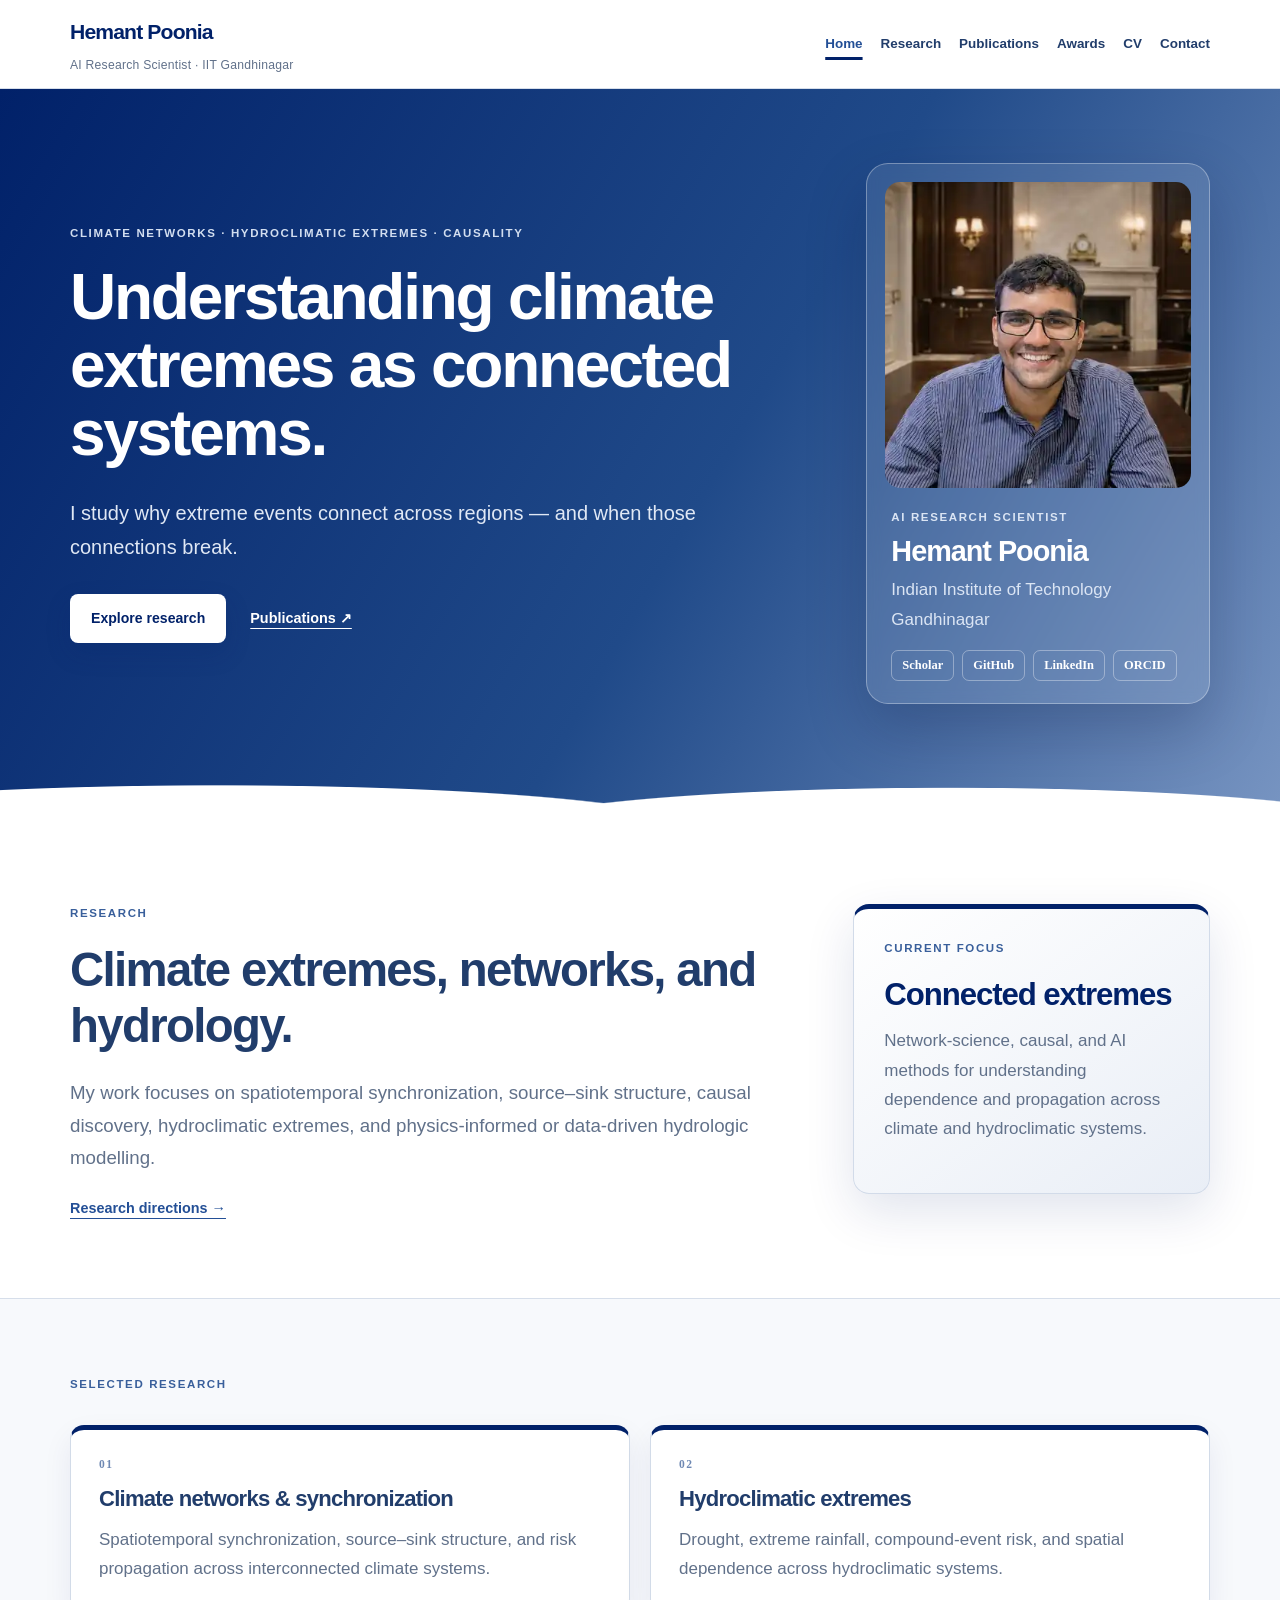
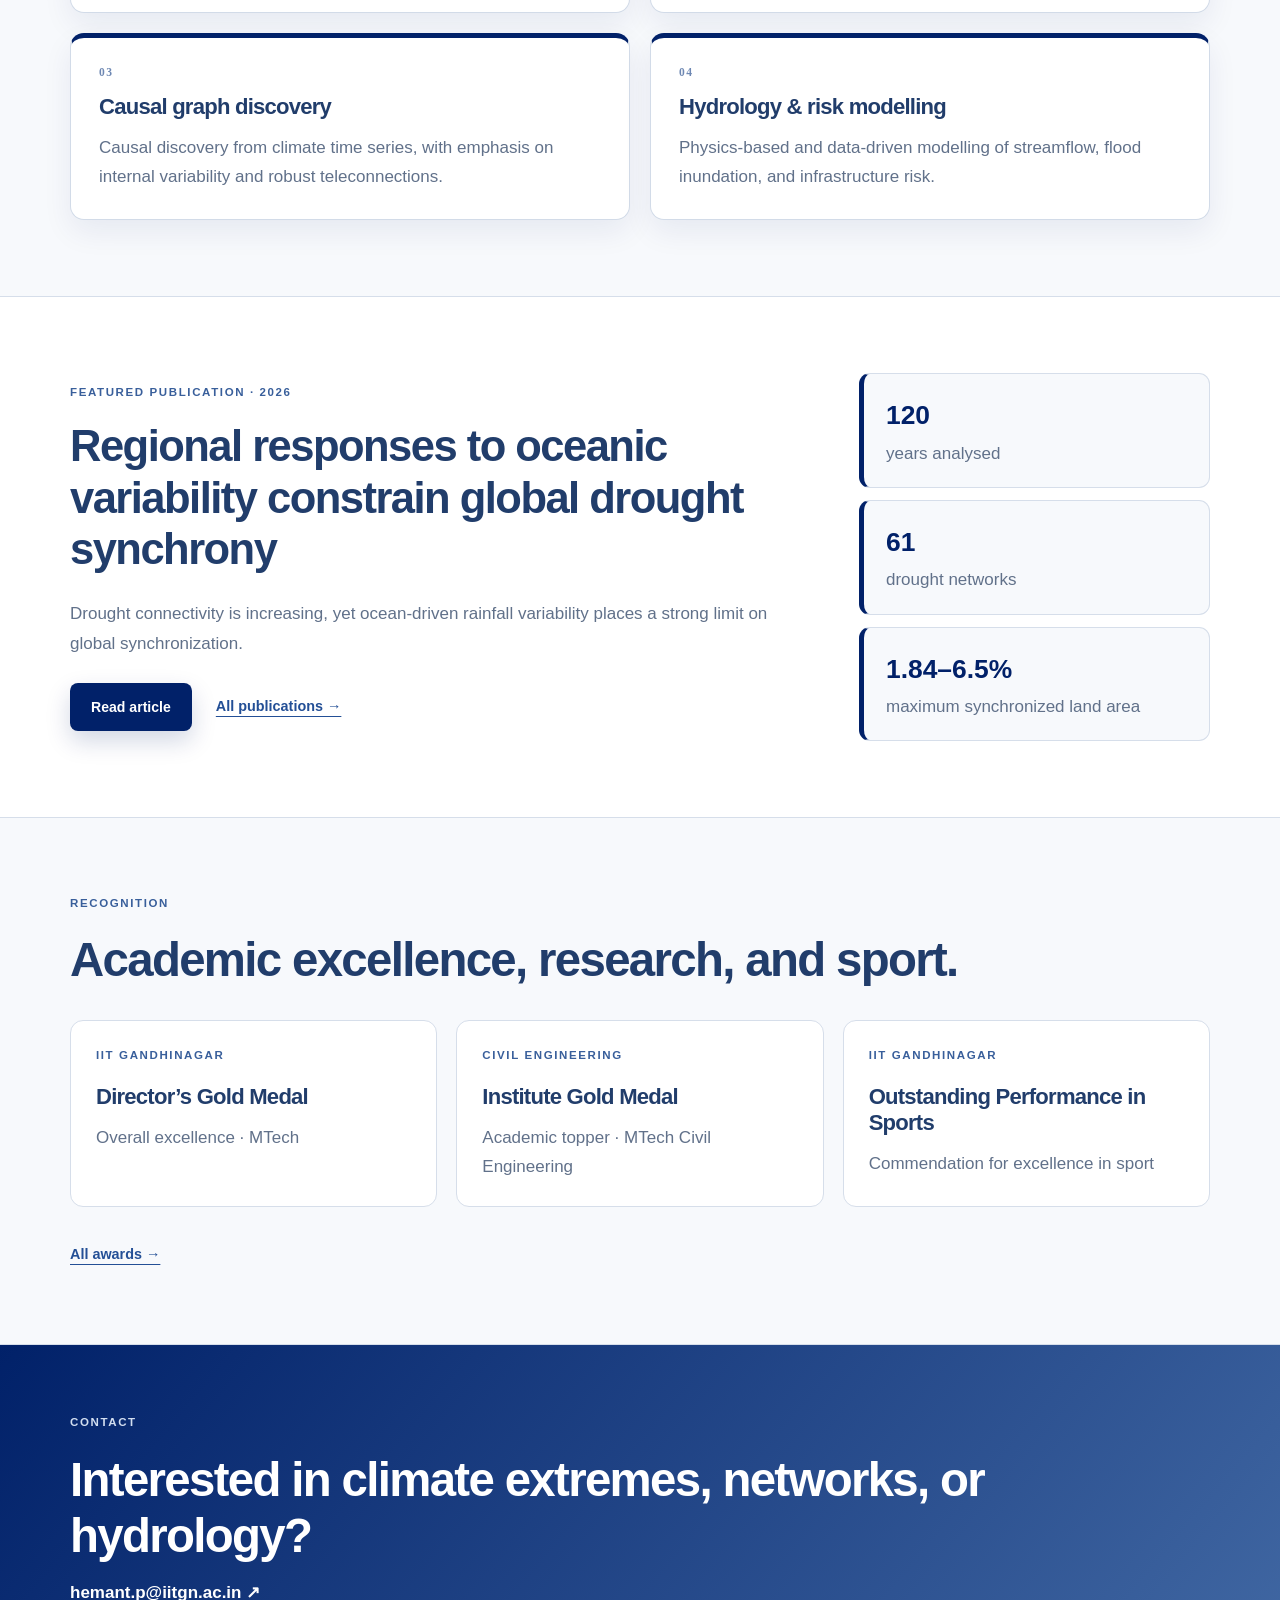
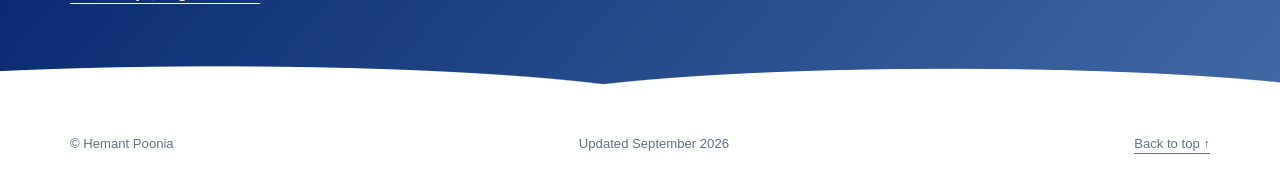
==== commit 92fdeaa2: "Trigger GitHub Pages rebuild for Ashish-style homepage" ====
--- a/index.html
+++ b/index.html
@@ -1,4 +1,5 @@
 <!doctype html>
+<!-- Force Pages rebuild: Ashish-style root site -->
 <html lang="en">
 <head>
   <meta charset="utf-8">
--- a/styles.css
+++ b/styles.css
@@ -1,252 +1,57 @@
+@import url('https://fonts.googleapis.com/css2?family=Sora:wght@400;500;600;700&family=Source+Sans+3:wght@400;500;600&display=swap');
+
 :root{
-  --ink:#10212c;
-  --muted:#62707a;
-  --paper:#f4f0e7;
-  --paper-2:#ebe5da;
-  --ocean:#0b2436;
-  --ocean-2:#0f3548;
-  --aqua:#45b8ab;
-  --aqua-soft:#bce6df;
-  --line:rgba(16,33,44,.16);
-  --serif:"Newsreader", Georgia, serif;
-  --sans:"DM Sans", system-ui, sans-serif;
+  --navy:#012169;--navy2:#234f96;--ink:#213d6b;--muted:#61718a;
+  --pale:#eef2f8;--soft:#f7f9fc;--line:#d6deea;--white:#fff;
+  --shadow:0 18px 50px rgba(1,33,105,.12);
+  font-family:'Source Sans 3','Segoe UI',Arial,sans-serif;color:var(--ink);background:var(--soft);
 }
-*{box-sizing:border-box}
-html{scroll-behavior:smooth}
-body{margin:0;background:var(--paper);color:var(--ink);font-family:var(--sans);font-size:16px;line-height:1.55;overflow-x:hidden}
-a{color:inherit;text-decoration:none}
-img{display:block;max-width:100%}
-.noise{position:fixed;inset:0;pointer-events:none;z-index:9999;opacity:.035;background-image:url("data:image/svg+xml,%3Csvg viewBox='0 0 180 180' xmlns='http://www.w3.org/2000/svg'%3E%3Cfilter id='n'%3E%3CfeTurbulence type='fractalNoise' baseFrequency='.9' numOctaves='4' stitchTiles='stitch'/%3E%3C/filter%3E%3Crect width='100%25' height='100%25' filter='url(%23n)' opacity='.35'/%3E%3C/svg%3E")}
-.site-header{height:86px;display:flex;align-items:center;justify-content:space-between;padding:0 clamp(24px,5vw,78px);position:sticky;top:0;z-index:1000;background:rgba(244,240,231,.86);backdrop-filter:blur(18px);border-bottom:1px solid rgba(16,33,44,.08)}
-.brand{display:flex;align-items:center;gap:12px;font-weight:700}.brand-mark{width:38px;height:38px;border:1.5px solid var(--ink);border-radius:50%;display:grid;place-items:center;font-size:12px;letter-spacing:.04em}.brand-name{font-size:15px}
-.site-nav{display:flex;align-items:center;gap:28px;font-size:14px;font-weight:600}.site-nav a{position:relative}.site-nav>a:not(.nav-cta)::after{content:"";position:absolute;left:0;right:100%;bottom:-6px;height:1px;background:var(--ink);transition:.25s}.site-nav>a:hover::after{right:0}.nav-cta{padding:10px 17px;border:1px solid var(--ink);border-radius:999px;transition:.2s}.nav-cta:hover{background:var(--ink);color:var(--paper)}.menu-toggle{display:none;background:none;border:0;font:600 14px var(--sans)}
-.section-pad{padding:clamp(82px,9vw,140px) clamp(24px,7vw,110px)}
-.hero{min-height:calc(100vh - 86px);display:grid;grid-template-columns:minmax(0,1.05fr) minmax(360px,.75fr);align-items:center;gap:clamp(48px,7vw,120px);padding-top:72px;padding-bottom:92px}
-.eyebrow,.section-kicker{font-size:12px;letter-spacing:.14em;text-transform:uppercase;font-weight:700}.eyebrow{display:flex;align-items:center;gap:10px;color:#38515d}.pulse{width:8px;height:8px;background:var(--aqua);border-radius:50%;box-shadow:0 0 0 6px rgba(69,184,171,.12)}
-.hero h1{font-family:var(--serif);font-weight:500;font-size:clamp(60px,7.4vw,116px);line-height:.91;letter-spacing:-.04em;max-width:960px;margin:26px 0 30px}.hero h1 em{font-style:italic;color:#0d766f}.hero-lede{max-width:720px;font-size:clamp(18px,1.55vw,24px);line-height:1.55;color:#43545d;margin:0 0 34px}
-.hero-actions,.social-row,.link-row,.pub-links,.tag-row,.contact-actions{display:flex;flex-wrap:wrap;gap:12px}.button{display:inline-flex;align-items:center;justify-content:center;gap:12px;padding:14px 20px;border-radius:999px;font-size:14px;font-weight:700;transition:.2s}.button.primary{background:var(--ocean);color:var(--paper);border:1px solid var(--ocean)}.button.primary:hover{background:#16425a;transform:translateY(-2px)}.button.ghost{border:1px solid var(--line)}.button.ghost:hover{border-color:var(--ink)}.social-row{margin-top:31px;gap:22px;font-size:13px;font-weight:600;color:#52626b}.social-row a:hover{color:#0d766f}
-.portrait-wrap{position:relative;justify-self:end;width:min(100%,520px)}.portrait-frame{position:relative;border-radius:260px 260px 34px 34px;overflow:hidden;background:var(--paper-2);aspect-ratio:.77;box-shadow:0 36px 80px rgba(17,35,45,.14)}.portrait-frame img{width:100%;height:100%;object-fit:cover;object-position:center 28%}.portrait-gradient{position:absolute;inset:55% 0 0;background:linear-gradient(transparent,rgba(11,36,54,.65))}.portrait-note{position:absolute;bottom:26px;left:30px;right:30px;color:white;display:flex;flex-direction:column;gap:4px}.portrait-note span{text-transform:uppercase;letter-spacing:.13em;font-size:10px;opacity:.72}.portrait-note strong{font-family:var(--serif);font-size:21px;font-weight:500}.orbit{position:absolute;border:1px solid rgba(13,118,111,.28);border-radius:50%;pointer-events:none}.orbit-one{width:120px;height:120px;top:-26px;right:-32px}.orbit-two{width:34px;height:34px;top:52px;right:44px;background:var(--aqua);border:0}
-.ticker{overflow:hidden;border-top:1px solid var(--line);border-bottom:1px solid var(--line);padding:17px 0;background:rgba(255,255,255,.14)}.ticker-track{display:flex;align-items:center;gap:30px;width:max-content;animation:ticker 34s linear infinite;font-size:12px;font-weight:700;letter-spacing:.14em}.ticker-track i{color:var(--aqua);font-style:normal}@keyframes ticker{to{transform:translateX(-50%)}}
-.section-kicker{color:#0d766f;margin-bottom:14px}.featured{padding-top:110px}.featured-card{display:grid;grid-template-columns:minmax(340px,.8fr) minmax(0,1.2fr);background:var(--ocean);color:var(--paper);border-radius:32px;overflow:hidden;min-height:610px}.featured-visual{background:linear-gradient(135deg,#0d2d3f,#071923);display:grid;place-items:center;padding:30px;position:relative}.featured-visual::before{content:"";position:absolute;inset:0;background:radial-gradient(circle at 25% 25%,rgba(69,184,171,.18),transparent 35%),linear-gradient(rgba(255,255,255,.025) 1px,transparent 1px),linear-gradient(90deg,rgba(255,255,255,.025) 1px,transparent 1px);background-size:auto,40px 40px,40px 40px}.network-svg{width:100%;max-width:560px;position:relative;z-index:1}.node{animation:pulseNode 3s ease-in-out infinite}.n2{animation-delay:.6s}.n3{animation-delay:1.1s}.n4{animation-delay:1.7s}.n5{animation-delay:2.2s}.n6{animation-delay:.9s}.n7{animation-delay:1.4s}@keyframes pulseNode{0%,100%{opacity:.55}50%{opacity:1}}
-.featured-copy{padding:clamp(46px,6vw,86px);display:flex;flex-direction:column;justify-content:center}.paper-meta{display:flex;justify-content:space-between;gap:20px;font-size:11px;letter-spacing:.12em;text-transform:uppercase;color:#b8cbc9}.featured-copy h2{font-family:var(--serif);font-weight:500;font-size:clamp(39px,4.2vw,68px);line-height:1.02;letter-spacing:-.03em;margin:18px 0 25px}.featured-copy>p{color:#c5d1d4;font-size:17px;max-width:710px}.featured-stats{display:grid;grid-template-columns:repeat(3,1fr);gap:18px;margin:38px 0}.featured-stats div{border-top:1px solid rgba(255,255,255,.16);padding-top:18px}.featured-stats strong{display:block;font-family:var(--serif);font-weight:500;font-size:30px;color:#ecf6f4}.featured-stats span{display:block;font-size:11px;color:#9fb2b4;margin-top:2px}.link-row a{font-size:13px;font-weight:700;border-bottom:1px solid rgba(255,255,255,.3);padding-bottom:3px}.link-row a:hover{color:var(--aqua-soft)}
-.research-grid{display:grid;grid-template-columns:repeat(2,1fr);gap:18px;margin-top:70px}.research-card{position:relative;padding:36px;border:1px solid var(--line);border-radius:24px;min-height:280px;transition:.25s}.research-card:hover{transform:translateY(-5px);background:#f8f4ec;box-shadow:0 20px 50px rgba(16,33,44,.08)}.card-index{position:absolute;top:30px;right:30px;font:500 34px var(--serif);color:#9eaaa8}.research-card h3{font:500 31px/1.05 var(--serif);letter-spacing:-.02em;max-width:380px;margin:24px 0 16px}.research-card p{color:var(--muted);max-width:520px}.tag-row{margin-top:30px}.tag-row span{border:1px solid var(--line);border-radius:999px;padding:7px 11px;font-size:11px;font-weight:600}
-.section-head{display:flex;align-items:flex-end;justify-content:space-between;gap:30px;margin-bottom:56px}.section-head h2{font:500 clamp(46px,5vw,74px)/.98 var(--serif);letter-spacing:-.03em;margin:0}.section-head>a{font-size:13px;font-weight:700;border-bottom:1px solid var(--ink)}
-.publications{background:#faf7f0}.pub-list{border-top:1px solid var(--line)}.pub-item{display:grid;grid-template-columns:95px 1fr 60px;gap:24px;padding:34px 0;border-bottom:1px solid var(--line);align-items:start}.pub-year{font:500 25px var(--serif)}.pub-type,.time-label,.repo-lang{font-size:10px;letter-spacing:.12em;text-transform:uppercase;font-weight:700;color:#6d7b82}.pub-content h3{font:500 clamp(25px,2.3vw,37px)/1.12 var(--serif);margin:7px 0 11px;max-width:1060px}.pub-content p{font-size:13px;color:var(--muted);margin:0}.pub-content strong{color:var(--ink)}.pub-links{margin-top:15px}.pub-links a{font-size:11px;font-weight:700;border:1px solid var(--line);padding:6px 9px;border-radius:999px}.pub-arrow{width:44px;height:44px;border:1px solid var(--line);border-radius:50%;display:grid;place-items:center;justify-self:end;font-size:20px;transition:.2s}.pub-arrow:hover{background:var(--ocean);color:white;transform:rotate(6deg)}
-.news-grid{display:grid;grid-template-columns:repeat(2,1fr);gap:18px}.news-card{padding:32px;border-radius:24px;border:1px solid var(--line);min-height:290px;display:flex;flex-direction:column;transition:.25s}.news-card.feature{background:#dceee9;border-color:#c0ddd6}.news-card:hover{transform:translateY(-5px);box-shadow:0 18px 44px rgba(16,33,44,.08)}.news-source{font-size:10px;text-transform:uppercase;letter-spacing:.12em;font-weight:700;color:#4d696c}.news-card h3{font:500 34px/1.05 var(--serif);margin:48px 0 12px;max-width:520px}.news-card p{color:var(--muted);font-size:14px;max-width:550px}.news-open{font-size:12px;font-weight:700;margin-top:auto;padding-top:24px}
-.awards{background:var(--ocean);color:var(--paper)}.awards .section-kicker{color:var(--aqua-soft)}.section-head.light h2{max-width:780px}.award-layout{display:grid;grid-template-columns:1.1fr .9fr;gap:clamp(38px,6vw,90px);align-items:start}.award-gallery{display:grid;grid-template-columns:1fr .56fr;gap:12px}.award-gallery figure{margin:0;border-radius:24px;overflow:hidden;position:relative}.gallery-main{grid-row:span 2}.gallery-main img,.gallery-side img{width:100%;height:100%;object-fit:cover}.gallery-main img{min-height:610px}.gallery-side img{min-height:300px}.gallery-main figcaption{position:absolute;left:18px;bottom:14px;background:rgba(9,29,40,.82);backdrop-filter:blur(8px);padding:8px 12px;border-radius:999px;font-size:10px;text-transform:uppercase;letter-spacing:.12em}.award-list{border-top:1px solid rgba(255,255,255,.18)}.award-item{display:grid;grid-template-columns:48px 1fr;gap:18px;padding:27px 0;border-bottom:1px solid rgba(255,255,255,.14)}.award-no{font:500 18px var(--serif);color:#86aaa9}.award-item h3{font:500 26px/1.08 var(--serif);margin:0 0 8px}.award-item p{color:#aebfc1;margin:0;font-size:13px}
-.timeline{position:relative}.timeline::before{content:"";position:absolute;left:148px;top:20px;bottom:30px;width:1px;background:var(--line)}.timeline-item{display:grid;grid-template-columns:120px 30px 1fr;gap:15px;padding:25px 0}.time-year{font:500 24px var(--serif)}.time-dot{width:11px;height:11px;border-radius:50%;background:var(--paper);border:2px solid #839398;margin:8px auto 0;z-index:2}.time-dot.active{background:var(--aqua);border-color:var(--aqua);box-shadow:0 0 0 6px rgba(69,184,171,.15)}.timeline-item h3{font:500 29px var(--serif);margin:4px 0 5px}.timeline-item p{margin:0;color:var(--muted);max-width:720px;font-size:14px}
-.code{background:#faf7f0}.repo-grid{display:grid;grid-template-columns:repeat(3,1fr);gap:18px}.repo-card{min-height:300px;padding:30px;border:1px solid var(--line);border-radius:24px;display:flex;flex-direction:column;transition:.25s;background:var(--paper)}.repo-card:hover{background:#fff;transform:translateY(-5px)}.repo-card h3{font:500 31px var(--serif);margin:48px 0 10px}.repo-card p{color:var(--muted);font-size:14px}.repo-card>span:last-child{margin-top:auto;font-size:12px;font-weight:700}
-.contact{background:#0d766f;color:white}.contact-inner{display:flex;justify-content:space-between;align-items:flex-end;gap:50px}.contact .section-kicker{color:#bfe7df}.contact h2{font:500 clamp(46px,5vw,76px)/1 var(--serif);letter-spacing:-.03em;max-width:830px;margin:0}.light-btn{background:white;color:#0d5c57}.outline-light{border:1px solid rgba(255,255,255,.45);color:white}.outline-light:hover{background:white;color:#0d5c57}
-.site-footer{padding:36px clamp(24px,7vw,110px);background:#071923;color:#c7d0d1;display:flex;justify-content:space-between;align-items:center;gap:30px;font-size:12px}.site-footer>div:first-child{display:flex;flex-direction:column}.site-footer strong{color:white;font-size:14px}.footer-links{display:flex;gap:20px}.footer-links a:hover{color:white}
-.reveal{opacity:0;transform:translateY(22px);transition:opacity .75s ease,transform .75s cubic-bezier(.2,.7,.2,1)}.reveal.visible{opacity:1;transform:none}.delay-1{transition-delay:.09s}
-@media (max-width:1050px){.site-nav{gap:18px}.hero{grid-template-columns:1fr .72fr}.hero h1{font-size:clamp(56px,8vw,86px)}.featured-card{grid-template-columns:1fr}.featured-visual{min-height:440px}.award-layout{grid-template-columns:1fr}.repo-grid{grid-template-columns:1fr 1fr}}
-@media (max-width:800px){.site-header{height:72px}.menu-toggle{display:block}.site-nav{position:absolute;top:72px;left:18px;right:18px;background:var(--paper);border:1px solid var(--line);border-radius:18px;padding:20px;box-shadow:0 18px 40px rgba(16,33,44,.12);display:none;flex-direction:column;align-items:stretch}.site-nav.open{display:flex}.site-nav .nav-cta{text-align:center}.hero{grid-template-columns:1fr;min-height:auto}.portrait-wrap{justify-self:center;width:min(92%,480px)}.research-grid,.news-grid,.repo-grid{grid-template-columns:1fr}.featured-stats{grid-template-columns:1fr}.pub-item{grid-template-columns:66px 1fr}.pub-arrow{display:none}.award-gallery{grid-template-columns:1fr}.gallery-main{grid-row:auto}.gallery-main img{min-height:0}.gallery-side{display:none}.timeline::before{left:95px}.timeline-item{grid-template-columns:72px 26px 1fr}.contact-inner{flex-direction:column;align-items:flex-start}.site-footer{flex-direction:column;align-items:flex-start}}
-@media (max-width:520px){.brand-name{display:none}.section-pad{padding-left:20px;padding-right:20px}.hero{padding-top:52px}.hero h1{font-size:54px}.hero-lede{font-size:17px}.portrait-frame{border-radius:180px 180px 28px 28px}.featured-card{border-radius:22px}.featured-copy{padding:35px 24px 40px}.featured-visual{min-height:310px}.featured-copy h2{font-size:39px}.research-card,.news-card,.repo-card{padding:24px}.section-head{align-items:flex-start;flex-direction:column}.pub-item{grid-template-columns:1fr;gap:8px}.pub-year{font-size:17px}.award-item{grid-template-columns:38px 1fr}.timeline::before{display:none}.timeline-item{grid-template-columns:1fr}.time-dot{display:none}.contact h2{font-size:45px}.contact-actions{width:100%}.contact-actions .button{width:100%}.footer-links{flex-wrap:wrap}}
-@media (prefers-reduced-motion:reduce){html{scroll-behavior:auto}.ticker-track,.node{animation:none}.reveal{opacity:1;transform:none;transition:none}}
+*{box-sizing:border-box}html{scroll-behavior:smooth;scroll-padding-top:110px}
+body{margin:0;font-size:17px;line-height:1.72;background:var(--soft)}
+a{color:inherit;text-underline-offset:5px}a:hover{color:var(--navy2)}
+a:focus-visible{outline:3px solid #315ba0;outline-offset:4px}
+p{margin:0 0 1.2rem}h1,h2,h3,strong,.brand,nav a,.button,.eyebrow,.kicker,.meta{font-family:'Sora','Segoe UI',Arial,sans-serif}
+h1,h2,h3{line-height:1.18;letter-spacing:-.035em}h2{font-size:clamp(2rem,3.7vw,3.2rem);font-weight:600;margin:0 0 24px}
+h3{font-size:1.38rem;font-weight:600;margin:0 0 13px}.wrap{width:min(1140px,calc(100% - 48px));margin-inline:auto}
+.skip{position:absolute;left:-9999px;background:#fff;padding:10px;z-index:99}.skip:focus{left:12px;top:12px}
 
+.site-header{background:rgba(255,255,255,.96);position:sticky;top:0;z-index:20;border-bottom:1px solid var(--line);backdrop-filter:blur(14px)}
+.header-inner{min-height:88px;display:flex;align-items:center;justify-content:space-between;gap:24px;padding-block:14px}
+.brand{font-size:1.32rem;font-weight:700;letter-spacing:-.04em;text-decoration:none;white-space:nowrap;color:var(--navy)}
+.brand span{display:block;font-family:'Source Sans 3',sans-serif;font-size:.76rem;font-weight:500;line-height:1.5;letter-spacing:.02em;color:var(--muted);margin-top:5px}
+nav{display:flex;align-items:center;flex-wrap:wrap;gap:18px}nav a{font-size:.84rem;font-weight:600;text-decoration:none;padding-block:9px;white-space:nowrap}
+nav a:hover,nav a[aria-current=page]{color:var(--navy2);text-decoration:underline;text-decoration-thickness:3px;text-decoration-color:var(--navy);text-underline-offset:9px}
 
-/* ===== Visual refresh v2: bolder type, more imagery, less copy ===== */
-:root{
-  --paper:#fffaf0;
-  --paper-2:#f1e8d7;
-  --ink:#0a1c2a;
-  --ocean:#071f30;
-  --aqua:#18a99b;
-  --coral:#ef6f51;
-  --yellow:#f2c94c;
-}
-body{font-size:17px}
-.site-header{background:rgba(255,250,240,.9)}
-.hero{
-  min-height:88vh;
-  grid-template-columns:minmax(0,1.08fr) minmax(420px,.78fr);
-  background:
-    radial-gradient(circle at 12% 16%,rgba(242,201,76,.20),transparent 24%),
-    radial-gradient(circle at 77% 24%,rgba(24,169,155,.16),transparent 28%);
-}
-.hero h1{font-size:clamp(68px,7.8vw,124px);font-weight:600;line-height:.88}
-.hero-lede{font-size:clamp(19px,1.7vw,27px);max-width:760px}
-.hero-lede strong{color:var(--ink);font-weight:800}
-.portrait-frame{box-shadow:0 34px 90px rgba(7,31,48,.20);border:7px solid rgba(255,255,255,.65)}
-.portrait-note{display:none}
+.eyebrow,.kicker,.meta{font-size:.72rem;letter-spacing:.14em;font-weight:700;text-transform:uppercase}.eyebrow{color:#d2def0}.kicker,.meta{color:#395f9b;margin-bottom:18px}
+.hero{position:relative;overflow:hidden;background:linear-gradient(120deg,#012169 0%,#204a89 55%,#7895c2 100%);color:#fff}
+.hero:after,.page-banner:after,.contact-band:after{content:'';position:absolute;left:-5%;right:-5%;bottom:-1px;height:82px;background:radial-gradient(70% 90px at 20% 100%,#fff 0 48%,transparent 49%),radial-gradient(65% 85px at 72% 100%,#fff 0 48%,transparent 49%);pointer-events:none}
+.hero .wrap{position:relative;z-index:1;padding-block:74px 124px}.hero-layout{display:grid;grid-template-columns:minmax(0,1.5fr) minmax(300px,.7fr);gap:60px;align-items:center}
+.hero h1{font-size:clamp(3rem,5vw,5.2rem);font-weight:600;line-height:1.06;margin:20px 0 28px;max-width:820px}.hero-intro{font-size:1.25rem;max-width:720px;color:#e0e8f5}
+.actions{display:flex;align-items:center;gap:24px;flex-wrap:wrap;margin-top:30px}.button{display:inline-block;background:var(--navy);color:#fff;padding:12px 21px;border-radius:8px;text-decoration:none;font-size:.88rem;font-weight:600;box-shadow:0 10px 24px rgba(1,33,105,.18)}.button:hover{background:var(--navy2);color:#fff}.button.light{background:#fff;color:var(--navy)}.button.light:hover{background:#edf2f9;color:var(--navy)}
+.hero-link{color:#fff;font-family:'Sora',sans-serif;font-size:.9rem;font-weight:600}
 
-.ticker{background:var(--ocean);color:#fff;border:0}
-.ticker-track{font-size:13px;letter-spacing:.16em}
+.profile-card{justify-self:end;width:100%;max-width:350px;padding:18px;border:1px solid rgba(255,255,255,.32);border-radius:22px;background:rgba(255,255,255,.1);box-shadow:0 26px 60px rgba(0,14,55,.22);backdrop-filter:blur(7px)}
+.profile-photo,.profile-placeholder{display:block;width:100%;aspect-ratio:1/1;border-radius:15px;object-fit:cover;background:#e8edf6}.profile-placeholder{display:grid;place-items:center;color:var(--navy);font:700 3rem 'Sora'}
+.profile-copy{padding:20px 6px 4px}.profile-copy .meta{color:#dbe5f4;margin-bottom:8px}.profile-copy h2{font-size:1.8rem;margin:0 0 6px;color:#fff}.profile-copy p{color:#dbe5f4;margin-bottom:16px}
+.profile-links{display:flex;gap:8px;flex-wrap:wrap}.profile-links a{font:600 .78rem 'Sora';text-decoration:none;padding:7px 10px;border:1px solid rgba(255,255,255,.35);border-radius:7px;color:#fff}.profile-links a:hover{background:#fff;color:var(--navy)}
 
-.featured{background:#fffaf0}
-.featured-card{
-  grid-template-columns:minmax(430px,.95fr) minmax(0,1.05fr);
-  min-height:560px;
-  box-shadow:0 30px 80px rgba(7,31,48,.15)
-}
-.featured-visual.paper-figure{
-  padding:28px;
-  background:linear-gradient(140deg,#d7f0ec,#f5cf91);
-  position:relative;
-  align-items:center;
-  overflow:hidden;
-}
-.featured-visual.paper-figure::before{display:none}
-.paper-figure img{
-  width:100%;
-  max-height:520px;
-  object-fit:contain;
-  background:white;
-  border-radius:20px;
-  box-shadow:0 18px 50px rgba(7,31,48,.16);
-}
-.figure-chip{
-  position:absolute;left:42px;bottom:36px;
-  background:#071f30;color:white;padding:9px 13px;border-radius:999px;
-  font-size:10px;font-weight:800;letter-spacing:.1em;text-transform:uppercase
-}
-.featured-copy h2{font-size:clamp(44px,4.6vw,72px);font-weight:600}
-.featured-short{font-size:clamp(18px,1.45vw,23px)!important;line-height:1.45!important;color:#e3ecee!important;max-width:650px!important}
-.featured-stats strong{font-size:40px;font-weight:600}
+.section{padding-block:76px;background:#fff;border-bottom:1px solid var(--line)}.section.soft{background:var(--soft)}
+.about-grid{display:grid;grid-template-columns:1.5fr .75fr;gap:70px;align-items:start}.intro{font-size:1.17rem;color:var(--muted);max-width:760px}
+.academic-note{background:linear-gradient(145deg,#fff,#e9eef6);border:1px solid #d2dbe9;border-top:5px solid var(--navy);padding:30px;border-radius:16px;box-shadow:var(--shadow)}.academic-note h3{font-size:1.95rem;color:var(--navy)}.academic-note p:not(.kicker){color:var(--muted)}
+.text-link{font-family:'Sora',sans-serif;font-size:.9rem;font-weight:600;color:var(--navy2)}
+.research-grid{display:grid;grid-template-columns:repeat(2,minmax(0,1fr));gap:20px;margin-top:30px}.research-grid article{padding:28px;background:#fff;border:1px solid #d2dbe8;border-top:5px solid var(--navy);border-radius:14px;box-shadow:0 12px 30px rgba(1,33,105,.07)}.research-grid article>span{display:block;color:#6e88b3;font:700 .72rem 'Sora';letter-spacing:.14em;margin-bottom:16px}.research-grid article p{color:var(--muted);margin:0}
+.feature-grid{display:grid;grid-template-columns:1.35fr .65fr;gap:60px;align-items:center}.selected-title{font-size:clamp(2rem,3.4vw,3.1rem);max-width:850px}.muted{color:var(--muted)}.dark-actions{margin-top:25px}
+.numbers{display:grid;gap:12px}.numbers div{padding:19px 22px;border:1px solid var(--line);border-left:5px solid var(--navy);border-radius:11px;background:var(--soft)}.numbers strong{display:block;font-size:1.65rem;color:var(--navy)}.numbers span{color:var(--muted)}
+.award-strip{display:grid;grid-template-columns:repeat(3,1fr);gap:19px;margin:32px 0}.award-strip article{padding:25px;background:#fff;border:1px solid var(--line);border-radius:13px}.award-strip article p:last-child{color:var(--muted);margin:0}
 
-.research-grid{gap:22px}
-.research-card{
-  min-height:310px;padding:42px;
-  border:0;
-  box-shadow:0 12px 35px rgba(7,31,48,.07)
-}
-.research-card:nth-child(1){background:#dff3ef}
-.research-card:nth-child(2){background:#f7dfb7}
-.research-card:nth-child(3){background:#e8e1f5}
-.research-card:nth-child(4){background:#f6d9d0}
-.research-card h3{font-size:clamp(34px,3vw,48px);font-weight:600;max-width:510px}
-.research-card p{font-size:17px;line-height:1.45;color:#3d515d;font-weight:500;max-width:560px}
-.card-index{font-size:46px;font-weight:600;color:rgba(7,31,48,.20)}
+.page-banner{position:relative;overflow:hidden;background:linear-gradient(125deg,#012169,#41679f);color:#fff;padding-block:58px 103px}.page-banner .wrap{position:relative;z-index:1}.page-banner h1{font-size:clamp(2.8rem,5vw,4.8rem);font-weight:600;margin:0 0 18px}.page-banner .lead{max-width:780px;color:#dce6f5;font-size:1.17rem;margin:0}
+.entries{max-width:980px}.entry{padding:30px 0;border-bottom:1px solid var(--line)}.entry:first-child{padding-top:0}.entry:last-child{border-bottom:0}.entry h2{font-size:1.55rem;line-height:1.35;color:var(--navy);margin-bottom:13px}.entry h2 a{text-decoration:none}.entry p:last-child{color:var(--muted);margin-bottom:0}.entry .links{display:flex;gap:14px;flex-wrap:wrap;margin-top:13px}.entry .links a{font-family:'Sora',sans-serif;font-size:.82rem;font-weight:600;color:var(--navy2)}
+.theme-grid{display:grid;grid-template-columns:repeat(2,minmax(0,1fr));gap:24px}.theme-card{padding:31px;border:1px solid var(--line);border-top:5px solid var(--navy);border-radius:14px;background:#fff}.theme-card p{color:var(--muted);margin-bottom:0}.tag-row{display:flex;gap:8px;flex-wrap:wrap;margin-top:18px}.tag{font:600 .74rem 'Sora';padding:6px 9px;border-radius:99px;background:var(--pale);color:var(--navy)}
+.award-list{display:grid;gap:18px}.award-item{display:grid;grid-template-columns:95px 1fr;gap:25px;padding:26px 0;border-bottom:1px solid var(--line)}.award-item:last-child{border:0}.award-no{font:700 1.8rem 'Sora';color:#7c91b5}.award-item h2{font-size:1.55rem;margin-bottom:8px}.award-item p{color:var(--muted);margin:0}
+.contact-card{max-width:760px;padding:38px;border:1px solid var(--line);border-top:5px solid var(--navy);border-radius:15px;background:#fff;box-shadow:var(--shadow)}.contact-card h2{font-size:2.1rem;color:var(--navy)}.identity-links{display:flex;flex-wrap:wrap;gap:10px;margin-top:24px}.identity-links a{padding:9px 13px;border:1px solid var(--line);border-radius:8px;text-decoration:none;font:600 .82rem 'Sora';background:#fff}.identity-links a:hover{border-color:var(--navy);background:var(--pale)}
 
-.publications{background:#fff}
-.publications .section-head h2,.news .section-head h2,.journey .section-head h2,.code .section-head h2{font-weight:600}
-.pub-list{border-top:0;display:grid;gap:18px}
-.pub-item{
-  grid-template-columns:86px 80px 1fr 54px;
-  padding:28px 30px;
-  border:1px solid rgba(10,28,42,.10);
-  border-radius:22px;
-  background:#fffaf0;
-  align-items:center;
-  transition:.22s;
-}
-.pub-item:hover{transform:translateX(5px);box-shadow:0 16px 45px rgba(7,31,48,.09)}
-.pub-brand{
-  width:62px;height:62px;border-radius:16px;
-  display:flex;flex-direction:column;align-items:center;justify-content:center;
-  background:#fff;border:1px solid rgba(10,28,42,.10);
-  font-size:10px;font-weight:800;overflow:hidden;gap:3px
-}
-.pub-brand img{width:28px;height:28px;object-fit:contain}
-.pub-brand.eartharxiv{background:#edf6f1}
-.pub-brand.iceg{background:#0c3148;color:#fff}
-.iceg-mark{font-size:18px;font-weight:900;letter-spacing:-.04em}
-.pub-brand small{font-size:8px}
-.pub-year{font-size:27px;font-weight:600;color:#52636d}
-.pub-content h3{font-size:clamp(28px,2.55vw,42px);font-weight:600;line-height:1.04;margin:5px 0 9px}
-.pub-content p{font-size:12px}
-.pub-type{font-size:11px;font-weight:800;color:#0d766f}
-.pub-links a{font-size:11px;background:#fff;font-weight:800}
-.pub-arrow{font-weight:700}
+.contact-band{position:relative;overflow:hidden;padding-block:68px 102px;background:linear-gradient(130deg,#012169,#4269a4);color:#fff}.contact-band .wrap{position:relative;z-index:1}.contact-band h2{margin-bottom:14px}.contact-band a{font-family:'Sora',sans-serif;font-weight:600;color:#fff;overflow-wrap:anywhere}
+footer{background:#fff;color:var(--muted);padding-block:24px;font-size:.82rem}.footer-inner{display:flex;justify-content:space-between;flex-wrap:wrap;gap:15px}
 
-.news{background:#fffaf0}
-.news-card{border:0;box-shadow:0 10px 32px rgba(7,31,48,.07)}
-.news-card:nth-child(2){background:#f7dfb7}
-.news-card:nth-child(3){background:#e6e2f3}
-.news-card:nth-child(4){background:#f4d9d1}
-.news-card h3{font-size:clamp(34px,3vw,46px);font-weight:600;margin-top:34px}
-.news-card p{font-size:15px;font-weight:500}
-
-.awards{
-  background:linear-gradient(140deg,#061d2d 0%,#0d3d50 100%);
-}
-.awards .section-head h2{font-size:clamp(58px,6vw,92px);font-weight:600;max-width:920px}
-.award-layout{grid-template-columns:1.05fr .95fr}
-.award-gallery{
-  grid-template-columns:1.35fr .65fr;
-  grid-template-rows:1fr 1fr;
-  gap:14px
-}
-.gallery-main{grid-row:1 / span 2}
-.gallery-main img{min-height:650px}
-.gallery-side{display:block}
-.gallery-side img{height:318px;min-height:0}
-.award-gallery img{object-fit:cover}
-.award-item{padding:29px 0}
-.award-item h3{font-size:clamp(28px,2.2vw,38px);font-weight:600}
-.award-item p{font-size:14px;color:#bcd0d4;font-weight:600}
-.award-no{font-size:22px;color:#69d0c4}
-
-.timeline-item h3{font-size:34px;font-weight:600}
-.repo-card h3{font-size:37px;font-weight:600}
-.contact h2{font-weight:600}
-
-@media(max-width:1050px){
-  .featured-card{grid-template-columns:1fr}
-  .featured-visual.paper-figure{min-height:470px}
-  .pub-item{grid-template-columns:72px 68px 1fr 50px}
-}
-@media(max-width:800px){
-  .hero{grid-template-columns:1fr}
-  .pub-item{grid-template-columns:64px 1fr}
-  .pub-brand{grid-row:span 2}
-  .pub-year{font-size:18px}
-  .pub-arrow{display:none}
-  .award-gallery{grid-template-columns:1fr 1fr;grid-template-rows:auto}
-  .gallery-main{grid-row:auto;grid-column:1 / -1}
-  .gallery-main img{min-height:440px}
-  .gallery-side img{height:220px}
-}
-@media(max-width:520px){
-  .hero h1{font-size:57px}
-  .featured-visual.paper-figure{min-height:340px;padding:15px}
-  .figure-chip{left:24px;bottom:22px}
-  .pub-item{padding:22px 18px}
-  .pub-content h3{font-size:28px}
-  .award-gallery{grid-template-columns:1fr}
-  .gallery-main,.gallery-side{grid-column:auto}
-  .gallery-main img,.gallery-side img{height:auto;min-height:0}
-}
-
-
-/* Awards user-photo overrides */
-.gallery-side.medal-side img{
-  width:100%;
-  height:100%;
-  object-fit:cover;
-  object-position:center;
-}
-.gallery-side.sports-side{
-  background:#000;
-  display:grid;
-  place-items:center;
-}
-.gallery-side.sports-side img{
-  width:100%;
-  height:100%;
-  object-fit:contain;
-  background:#000;
-}
-@media(max-width:520px){
-  .gallery-side.sports-side img{height:auto;object-fit:contain}
-}
-
-
-/* Awards gallery simplified to one reliable main image */
-.award-gallery{
-  display:block !important;
-}
-.award-gallery .gallery-main{
-  width:100%;
-  margin:0;
-  border-radius:24px;
-  overflow:hidden;
-}
-.award-gallery .gallery-main img{
-  width:100%;
-  height:auto;
-  min-height:0 !important;
-  max-height:none;
-  object-fit:cover;
-  object-position:center;
-}
+@media(max-width:900px){.hero-layout,.about-grid,.feature-grid{grid-template-columns:1fr}.profile-card{justify-self:start;max-width:330px}.award-strip{grid-template-columns:1fr}.theme-grid,.research-grid{grid-template-columns:1fr}.hero .wrap{padding-block:62px 118px}}
+@media(max-width:760px){.site-header{position:relative}.header-inner{display:block}.brand{display:inline-block}nav{justify-content:flex-start;gap:2px 16px;margin-top:14px}.wrap{width:calc(100% - 36px)}.section{padding-block:54px}.page-banner{padding-block:44px 88px}.hero h1{font-size:clamp(2.7rem,10vw,4rem)}.hero-intro{font-size:1.08rem}.award-item{grid-template-columns:60px 1fr;gap:16px}.contact-card{padding:26px}.footer-inner{display:grid;gap:8px}}
